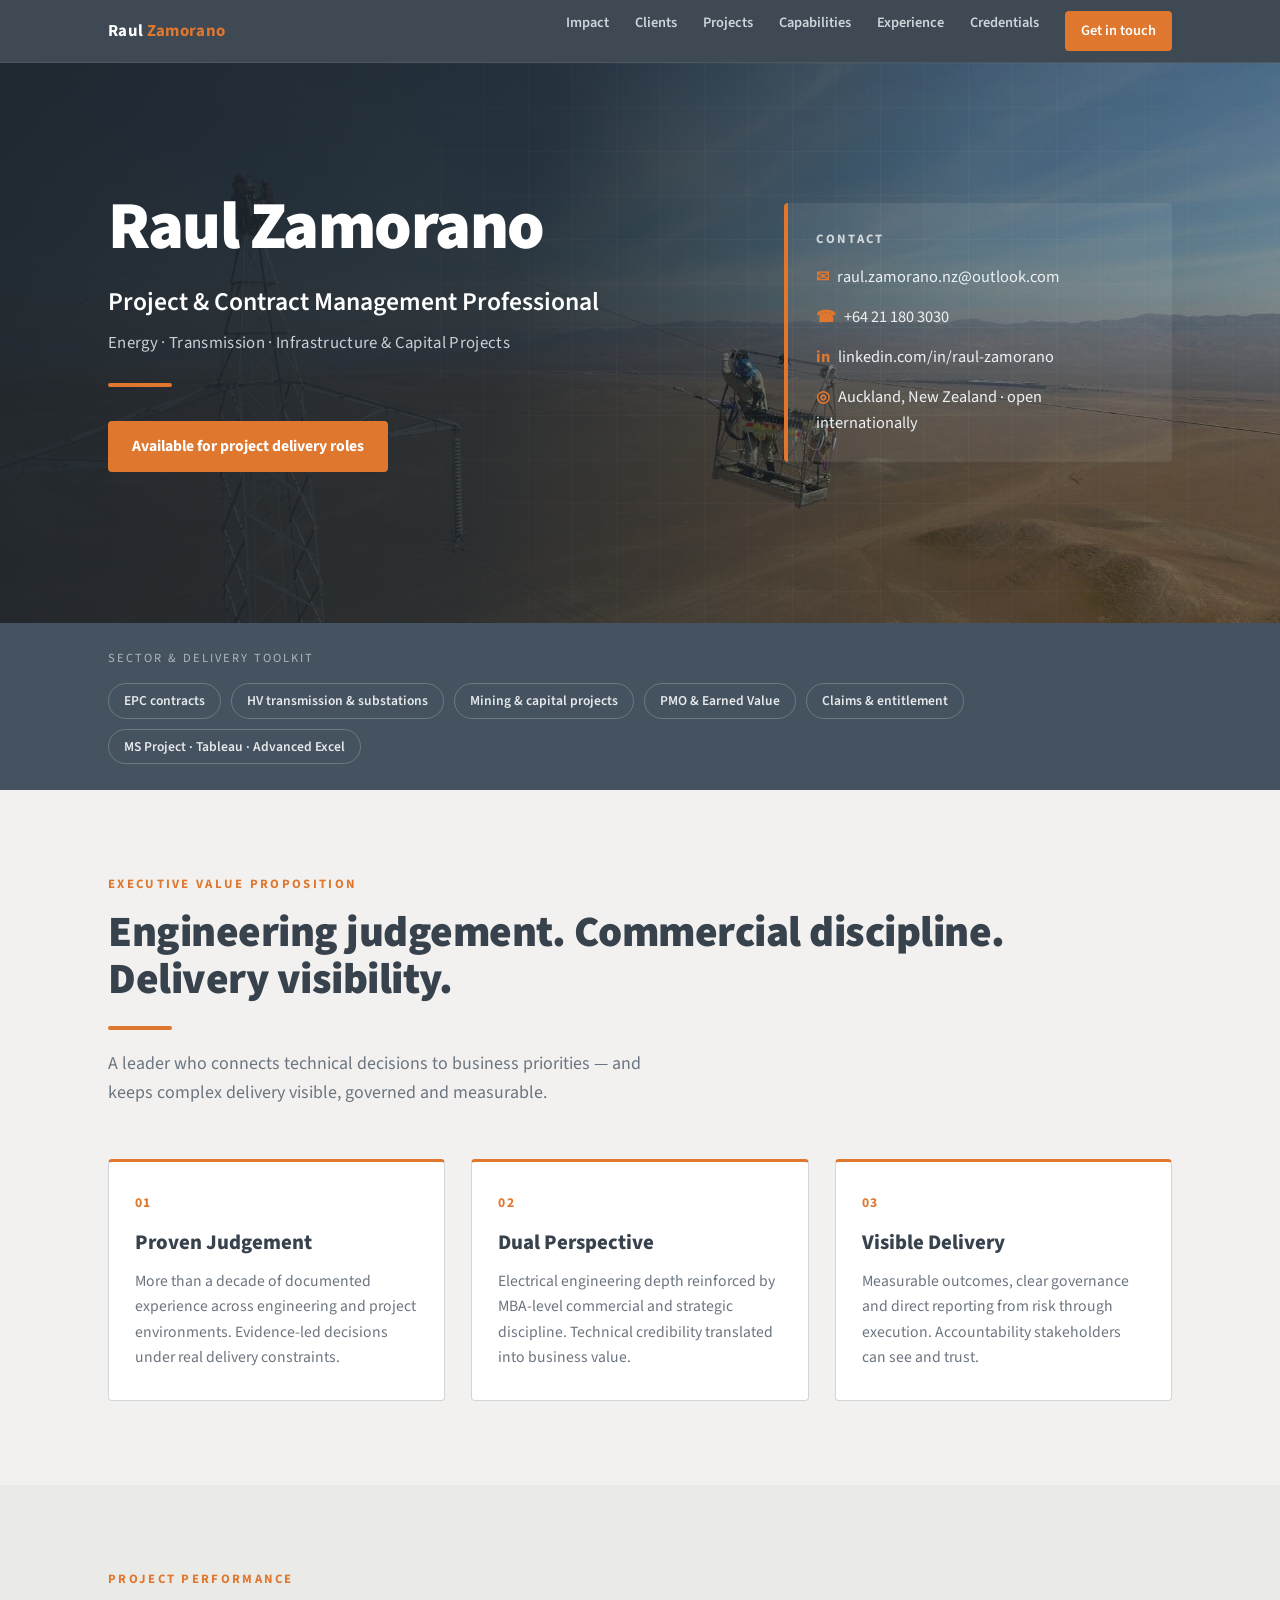
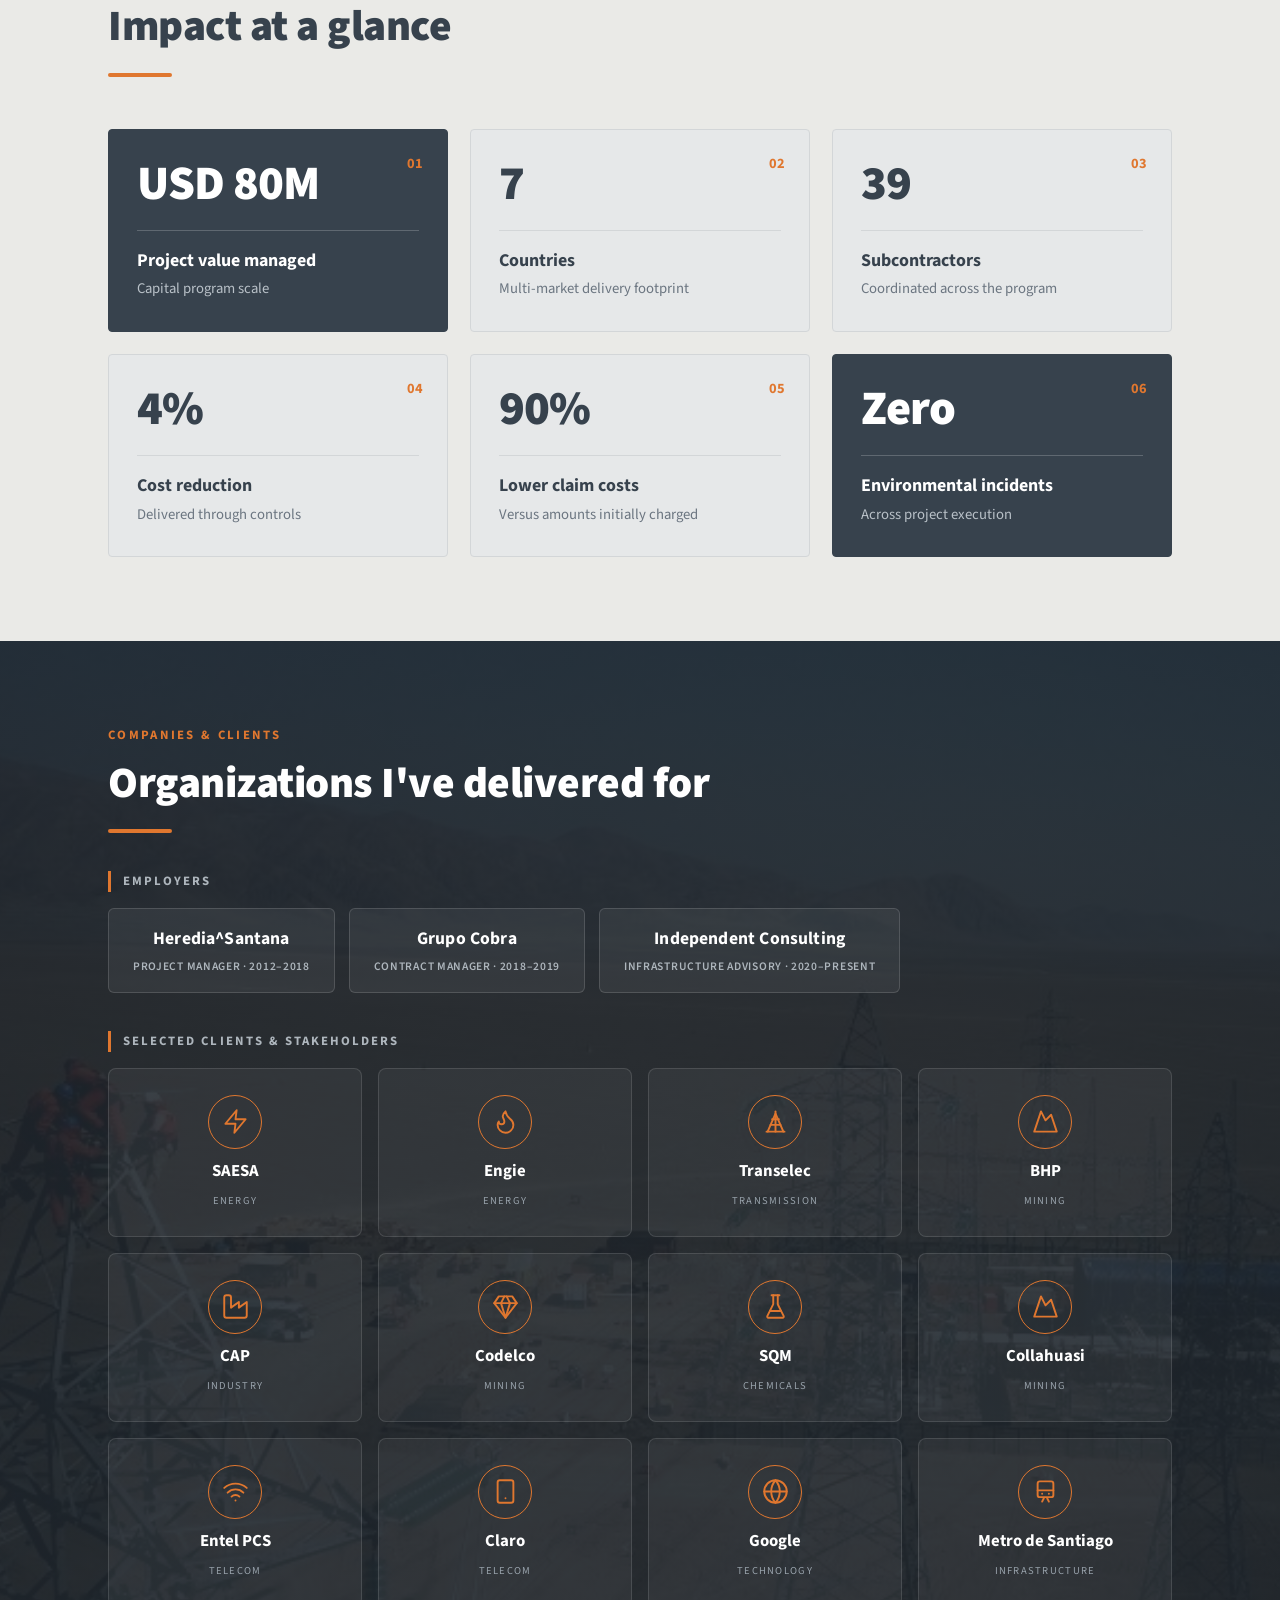
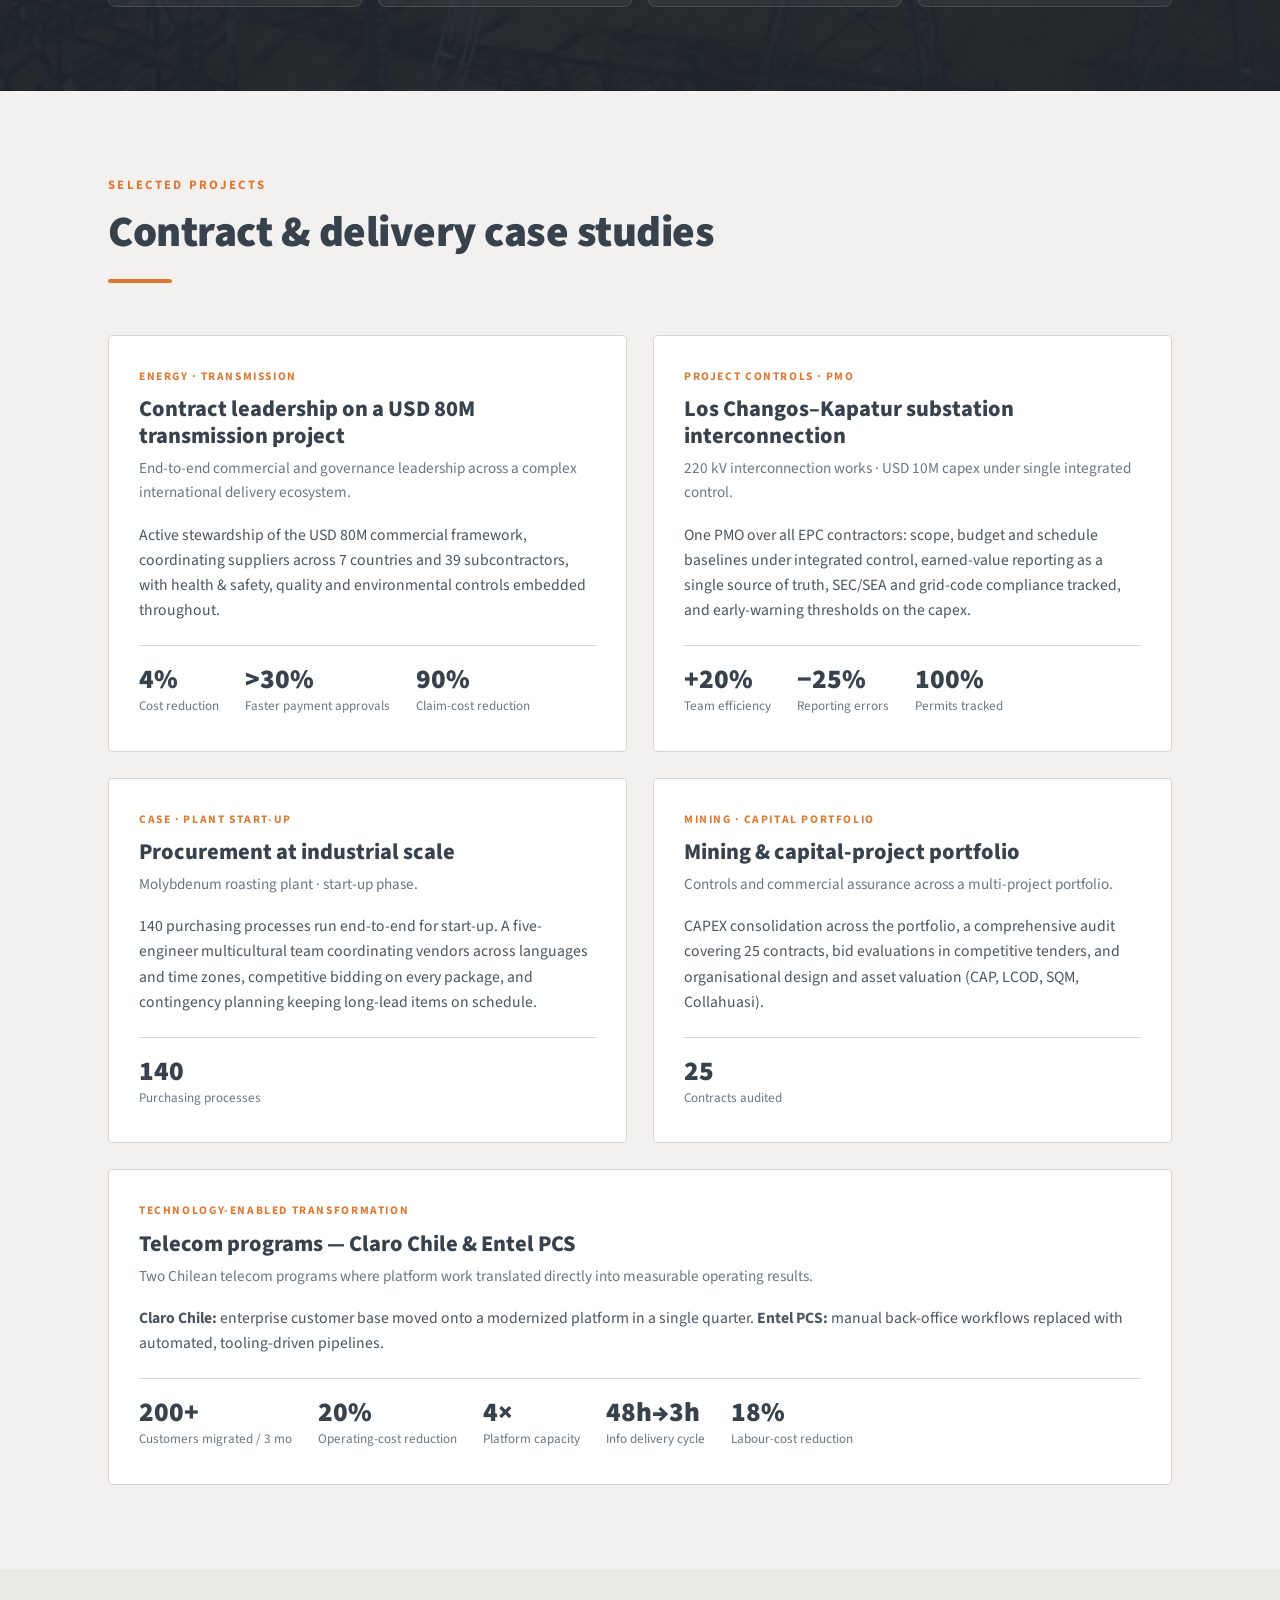
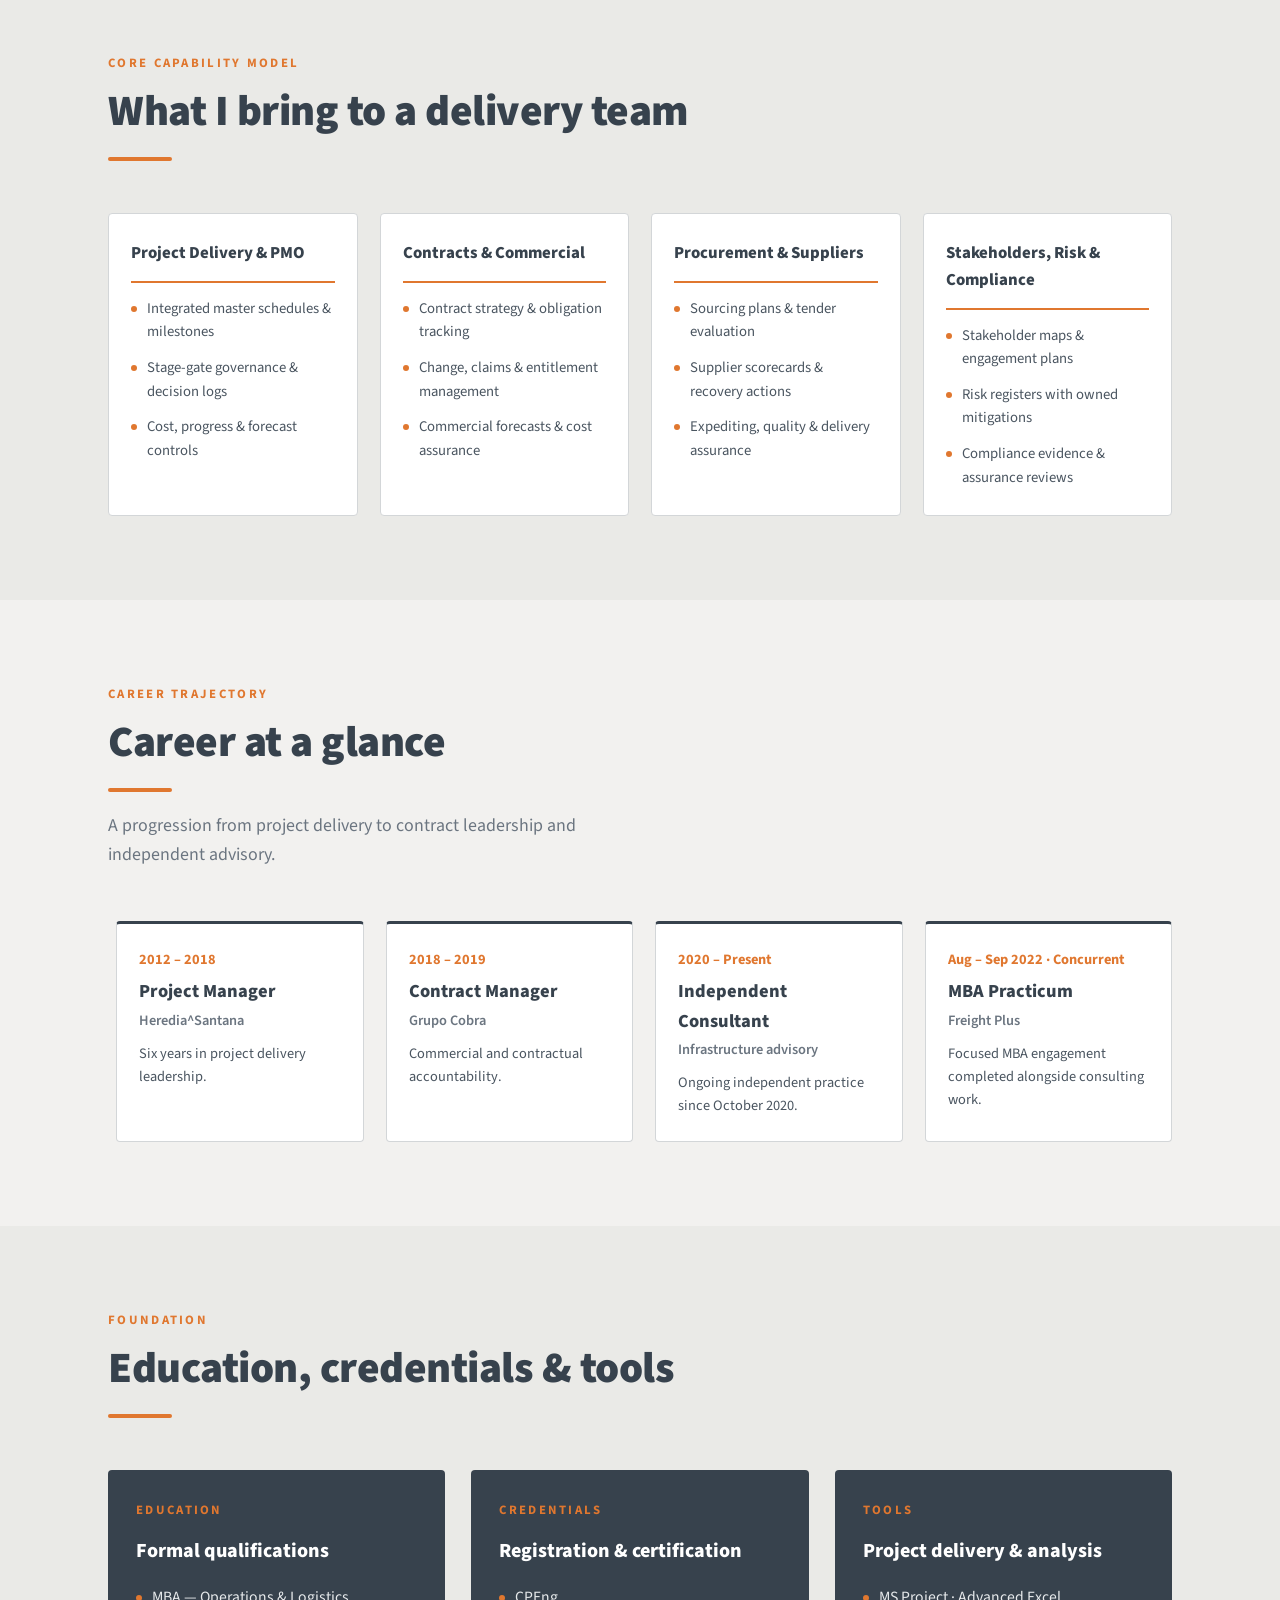
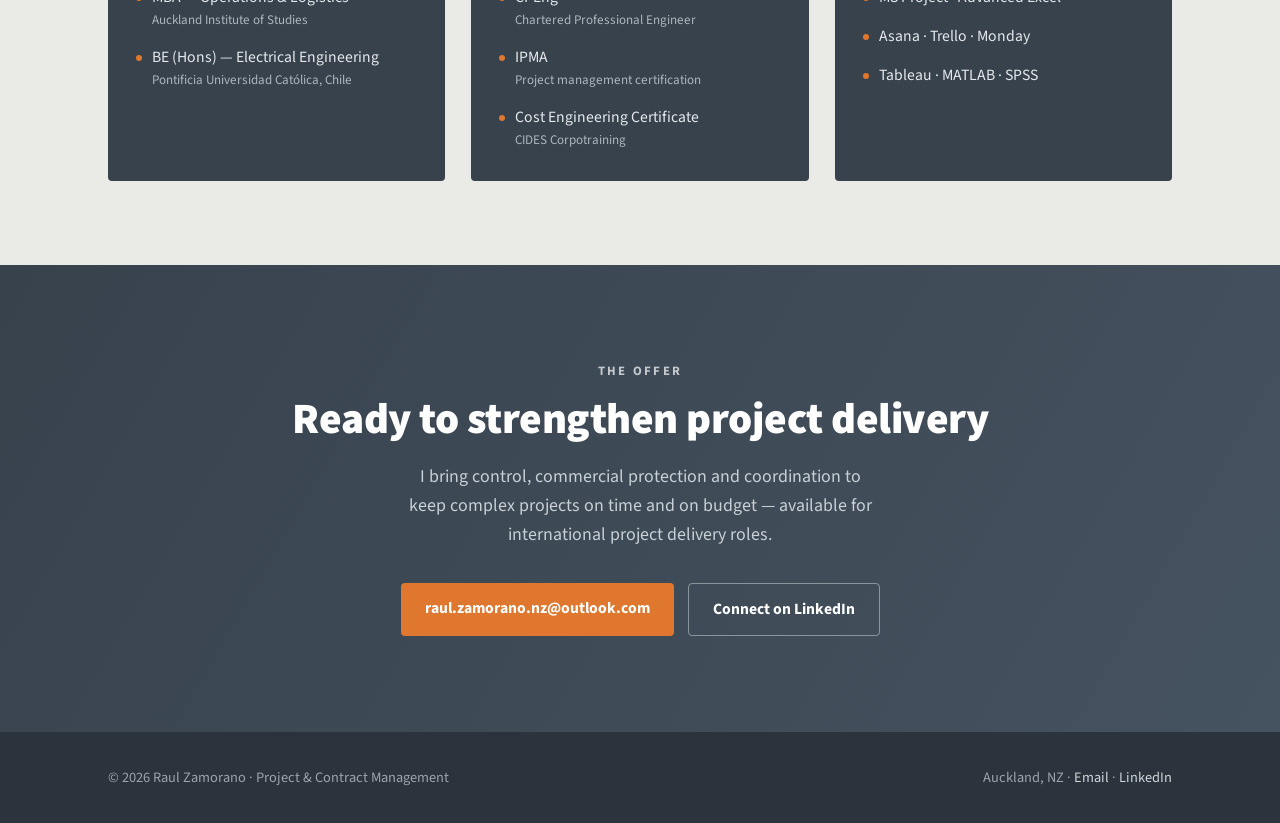
==== index.html @ 464c1dc9 "Add files via upload" ====
<!DOCTYPE html>
<html lang="en">
<head>
<meta charset="UTF-8">
<meta name="viewport" content="width=device-width, initial-scale=1.0">
<title>Raul Zamorano — Project & Contract Management · Energy & Infrastructure</title>
<meta name="description" content="Raul Zamorano — Project & Contract Management Professional. Energy, transmission, substations and capital projects. USD 80M contract leadership, PMO governance and commercial control across 7 countries.">
<link rel="preconnect" href="https://fonts.googleapis.com">
<link rel="preconnect" href="https://fonts.gstatic.com" crossorigin>
<link href="https://fonts.googleapis.com/css2?family=Source+Sans+3:ital,wght@0,300;0,400;0,600;0,700;0,900&display=swap" rel="stylesheet">
<style>
  :root{
    --slate:#37424d;          /* dark charcoal from deck */
    --slate-2:#45525f;
    --orange:#e0772f;         /* accent */
    --orange-dk:#c25f1c;
    --paper:#f2f1ef;          /* warm off-white */
    --card:#e6e8e9;           /* light card */
    --ink:#2f3a44;            /* dark text */
    --muted:#6b7580;          /* gray text */
    --line:#d3d6d8;
    --radius:4px;
    --maxw:1120px;
    --font:'Source Sans 3',-apple-system,BlinkMacSystemFont,'Segoe UI',Helvetica,Arial,sans-serif;
  }
  *{box-sizing:border-box;margin:0;padding:0}
  html{scroll-behavior:smooth}
  body{font-family:var(--font);color:var(--ink);background:var(--paper);line-height:1.6;-webkit-font-smoothing:antialiased}
  a{color:inherit;text-decoration:none}
  img{max-width:100%;display:block}
  .wrap{max-width:var(--maxw);margin:0 auto;padding:0 28px}
  section{padding:84px 0}
  .eyebrow{font-size:.8rem;font-weight:700;letter-spacing:.18em;text-transform:uppercase;color:var(--orange);margin-bottom:14px}
  .h-sec{font-size:clamp(1.9rem,4vw,2.7rem);font-weight:900;line-height:1.1;color:var(--slate);letter-spacing:-.5px}
  .rule{width:64px;height:4px;background:var(--orange);border-radius:2px;margin:22px 0 0}
  .lead{color:var(--muted);font-size:1.12rem;max-width:62ch;margin-top:20px}

  /* ---------- NAV ---------- */
  header.nav{position:sticky;top:0;z-index:50;background:rgba(55,66,77,.96);backdrop-filter:blur(6px);border-bottom:1px solid rgba(255,255,255,.08)}
  .nav-inner{display:flex;align-items:center;justify-content:space-between;height:62px}
  .brand{color:#fff;font-weight:700;letter-spacing:.02em;font-size:1.05rem}
  .brand span{color:var(--orange)}
  .nav-links{display:flex;gap:26px}
  .nav-links a{color:#cfd5da;font-size:.9rem;font-weight:600;transition:color .2s}
  .nav-links a:hover{color:#fff}
  .nav-cta{background:var(--orange);color:#fff!important;padding:8px 16px;border-radius:var(--radius);font-weight:700}
  .nav-cta:hover{background:var(--orange-dk)}
  .burger{display:none}

  /* ---------- HERO ---------- */
  .hero{position:relative;background:
      linear-gradient(100deg,rgba(28,35,42,.95) 0%,rgba(31,38,45,.86) 40%,rgba(31,38,45,.42) 72%,rgba(31,38,45,.25) 100%),
      url('[data-uri]') center 32%/cover no-repeat,
      var(--slate);
      color:#fff;padding:130px 0 118px;min-height:560px;overflow:hidden}
  .hero::after{content:"";position:absolute;inset:0;background-image:linear-gradient(rgba(255,255,255,.04) 1px,transparent 1px),linear-gradient(90deg,rgba(255,255,255,.04) 1px,transparent 1px);background-size:44px 44px;mask-image:radial-gradient(circle at 70% 40%,#000,transparent 75%);pointer-events:none}
  .hero-grid{display:grid;grid-template-columns:1.6fr 1fr;gap:56px;align-items:center;position:relative;z-index:2}
  .hero h1{font-size:clamp(2.6rem,6vw,4.2rem);font-weight:900;line-height:1.02;letter-spacing:-1.5px}
  .hero .role{font-size:clamp(1.15rem,2.4vw,1.6rem);font-weight:600;margin-top:20px;color:#fff}
  .hero .tag{color:#c9d0d6;font-size:1.05rem;margin-top:8px;letter-spacing:.02em}
  .hero .hr{width:64px;height:4px;background:var(--orange);border-radius:2px;margin:26px 0 0}
  .hero-cta{display:flex;gap:14px;margin-top:34px;flex-wrap:wrap}
  .btn{display:inline-block;padding:13px 24px;border-radius:var(--radius);font-weight:700;font-size:.98rem;transition:transform .15s,background .2s}
  .btn-primary{background:var(--orange);color:#fff}
  .btn-primary:hover{background:var(--orange-dk);transform:translateY(-1px)}
  .btn-ghost{border:1.5px solid rgba(255,255,255,.4);color:#fff}
  .btn-ghost:hover{border-color:#fff;background:rgba(255,255,255,.06)}
  .contact-card{background:rgba(255,255,255,.07);border-left:4px solid var(--orange);border-radius:var(--radius);padding:26px 28px}
  .contact-card .eyebrow{color:#fff;opacity:.75}
  .contact-card ul{list-style:none;display:flex;flex-direction:column;gap:14px;margin-top:6px}
  .contact-card li{font-size:1.02rem;color:#eef1f3;word-break:break-word}
  .contact-card li b{color:var(--orange);font-weight:700;margin-right:8px}

  /* ---------- TRUST BAR ---------- */
  .trust{background:var(--slate-2);color:#fff;padding:26px 0}
  .trust-inner{display:flex;flex-wrap:wrap;gap:14px 40px;align-items:center;justify-content:space-between}
  .trust .lbl{font-size:.78rem;letter-spacing:.16em;text-transform:uppercase;color:#aeb6bd}
  .trust .items{display:flex;flex-wrap:wrap;gap:10px}
  .chip{border:1px solid rgba(255,255,255,.22);border-radius:20px;padding:6px 15px;font-size:.85rem;color:#e6e9eb;font-weight:600}

  /* ---------- CLIENTS & EMPLOYERS ---------- */
  .clients{position:relative;background:
      linear-gradient(rgba(30,37,44,.9),rgba(30,37,44,.95)),
      url('[data-uri]') center/cover no-repeat,
      var(--slate);
      color:#fff;padding:84px 0}
  .clients .h-sec{color:#fff}
  .client-group{margin-top:38px}
  .client-group .gl{font-size:.8rem;letter-spacing:.16em;text-transform:uppercase;color:#aeb6bd;margin-bottom:16px;border-left:3px solid var(--orange);padding-left:12px;font-weight:700}
  .tiles{display:flex;flex-wrap:wrap;gap:14px}
  .tile{background:rgba(255,255,255,.06);border:1px solid rgba(255,255,255,.14);border-radius:6px;padding:16px 24px;font-weight:700;font-size:1.1rem;letter-spacing:.01em;text-align:center;transition:.2s}
  .tile:hover{background:rgba(224,119,47,.18);border-color:var(--orange)}
  .tile small{display:block;font-weight:600;font-size:.72rem;color:#aeb6bd;letter-spacing:.06em;text-transform:uppercase;margin-top:5px}
  .sector-grid{display:grid;grid-template-columns:repeat(4,1fr);gap:16px}
  .sector{background:rgba(255,255,255,.05);border:1px solid rgba(255,255,255,.12);border-radius:6px;padding:22px 20px}
  .sector h5{color:var(--orange);font-size:.8rem;letter-spacing:.12em;text-transform:uppercase;margin-bottom:16px;font-weight:700}
  .sector ul{list-style:none;display:flex;flex-direction:column;gap:11px}
  .sector li{font-weight:700;font-size:1.08rem;color:#fff}
  /* logo wall (icon + name tiles) */
  .logo-wall{display:grid;grid-template-columns:repeat(4,1fr);gap:16px;margin-top:6px}
  .logo{background:rgba(255,255,255,.05);border:1px solid rgba(255,255,255,.12);border-radius:8px;padding:26px 16px;display:flex;flex-direction:column;align-items:center;gap:12px;text-align:center;transition:.2s}
  .logo:hover{background:rgba(224,119,47,.14);border-color:var(--orange);transform:translateY(-3px)}
  .logo .ic{width:54px;height:54px;border-radius:50%;border:1.5px solid var(--orange);display:flex;align-items:center;justify-content:center;color:var(--orange)}
  .logo .ic svg{width:27px;height:27px;stroke:currentColor;fill:none;stroke-width:1.7;stroke-linecap:round;stroke-linejoin:round}
  .logo .nm{font-weight:700;font-size:1.05rem;color:#fff;line-height:1.2}
  .logo .sec{font-size:.66rem;letter-spacing:.12em;text-transform:uppercase;color:#98a2ab}

  /* ---------- PILLARS ---------- */
  .pillars{display:grid;grid-template-columns:repeat(3,1fr);gap:26px;margin-top:52px}
  .pillar{background:#fff;border:1px solid var(--line);border-top:3px solid var(--orange);border-radius:var(--radius);padding:30px 26px}
  .pillar .num{font-size:.85rem;font-weight:700;color:var(--orange);letter-spacing:.1em}
  .pillar h3{font-size:1.3rem;font-weight:800;color:var(--slate);margin:12px 0 10px}
  .pillar p{color:var(--muted);font-size:.98rem}

  /* ---------- METRICS ---------- */
  .metrics{display:grid;grid-template-columns:repeat(3,1fr);gap:22px;margin-top:52px}
  .metric{background:var(--card);border:1px solid var(--line);border-radius:var(--radius);padding:30px 28px;position:relative;min-height:180px;display:flex;flex-direction:column;justify-content:space-between}
  .metric.feature{background:var(--slate);border-color:var(--slate)}
  .metric .idx{position:absolute;top:22px;right:24px;color:var(--orange);font-weight:700;font-size:.9rem}
  .metric .big{font-size:clamp(2.2rem,4vw,3rem);font-weight:900;color:var(--slate);line-height:1;letter-spacing:-1px}
  .metric.feature .big{color:#fff}
  .metric .mline{width:100%;height:1px;background:var(--line);margin:22px 0 16px}
  .metric.feature .mline{background:rgba(255,255,255,.2)}
  .metric .mt{font-weight:700;font-size:1.12rem;color:var(--slate)}
  .metric.feature .mt{color:#fff}
  .metric .ms{color:var(--muted);font-size:.92rem;margin-top:2px}
  .metric.feature .ms{color:#b9c1c8}

  /* ---------- CASES ---------- */
  .cases{display:grid;grid-template-columns:repeat(2,1fr);gap:26px;margin-top:52px}
  .case{background:#fff;border:1px solid var(--line);border-radius:var(--radius);padding:32px 30px;display:flex;flex-direction:column;transition:box-shadow .2s,transform .2s}
  .case:hover{box-shadow:0 14px 34px rgba(47,58,68,.12);transform:translateY(-3px)}
  .case .tag{font-size:.72rem;letter-spacing:.14em;text-transform:uppercase;color:var(--orange);font-weight:700}
  .case h3{font-size:1.4rem;font-weight:800;color:var(--slate);margin:10px 0 6px;line-height:1.2}
  .case .sub{color:var(--muted);font-size:.95rem;margin-bottom:18px}
  .case p{color:#4a5560;font-size:.98rem;flex:1}
  .case .stats{display:flex;gap:26px;flex-wrap:wrap;margin-top:22px;padding-top:20px;border-top:1px solid var(--line)}
  .case .stat b{display:block;font-size:1.7rem;font-weight:900;color:var(--slate);line-height:1}
  .case .stat span{font-size:.82rem;color:var(--muted)}
  .case.wide{grid-column:1 / -1}

  /* ---------- CAPABILITIES ---------- */
  .cap{display:grid;grid-template-columns:repeat(4,1fr);gap:22px;margin-top:52px}
  .cap .col{background:#fff;border:1px solid var(--line);border-radius:var(--radius);padding:26px 22px}
  .cap .col h4{font-size:1.05rem;font-weight:800;color:var(--slate);padding-bottom:14px;margin-bottom:14px;border-bottom:2px solid var(--orange)}
  .cap .col ul{list-style:none;display:flex;flex-direction:column;gap:12px}
  .cap .col li{font-size:.92rem;color:#4a5560;padding-left:16px;position:relative}
  .cap .col li::before{content:"";position:absolute;left:0;top:9px;width:6px;height:6px;background:var(--orange);border-radius:50%}

  /* ---------- TIMELINE ---------- */
  .timeline{margin-top:52px;position:relative;padding-left:8px}
  .tl-track{display:grid;grid-template-columns:repeat(4,1fr);gap:22px}
  .tl-item{background:#fff;border:1px solid var(--line);border-radius:var(--radius);padding:24px 22px;border-top:3px solid var(--slate)}
  .tl-item .yr{color:var(--orange);font-weight:700;font-size:.9rem}
  .tl-item h4{color:var(--slate);font-size:1.15rem;font-weight:800;margin:6px 0 2px}
  .tl-item .org{color:var(--muted);font-size:.9rem;font-weight:600;margin-bottom:10px}
  .tl-item p{font-size:.9rem;color:#4a5560}

  /* ---------- CREDENTIALS ---------- */
  .cred{display:grid;grid-template-columns:repeat(3,1fr);gap:26px;margin-top:52px}
  .cred .box{background:var(--slate);color:#fff;border-radius:var(--radius);padding:30px 28px}
  .cred .box .eyebrow{color:var(--orange)}
  .cred .box h4{font-size:1.25rem;font-weight:800;margin-bottom:18px}
  .cred .box ul{list-style:none;display:flex;flex-direction:column;gap:14px}
  .cred .box li{font-size:.98rem;color:#e6e9eb;padding-left:16px;position:relative}
  .cred .box li::before{content:"";position:absolute;left:0;top:10px;width:6px;height:6px;background:var(--orange);border-radius:50%}
  .cred .box li small{display:block;color:#aeb6bd;font-size:.82rem}

  /* ---------- TESTIMONIALS ---------- */
  .quotes{display:grid;grid-template-columns:repeat(2,1fr);gap:26px;margin-top:52px}
  .quote{background:#fff;border:1px solid var(--line);border-left:4px solid var(--orange);border-radius:var(--radius);padding:30px 30px}
  .quote p{font-size:1.1rem;color:var(--slate);font-weight:600;line-height:1.5}
  .quote .who{margin-top:16px;color:var(--muted);font-size:.92rem;font-weight:600}

  /* ---------- CTA / FOOTER ---------- */
  .cta{background:linear-gradient(120deg,var(--slate) 0%,var(--slate-2) 100%);color:#fff;text-align:center;padding:96px 0}
  .cta .h-sec{color:#fff}
  .cta p{color:#c9d0d6;max-width:52ch;margin:20px auto 0;font-size:1.12rem}
  .cta .hero-cta{justify-content:center}
  footer{background:#2b343d;color:#9aa4ad;padding:34px 0;font-size:.9rem}
  .foot{display:flex;justify-content:space-between;flex-wrap:wrap;gap:14px;align-items:center}
  footer a{color:#cfd5da}
  footer a:hover{color:var(--orange)}

  /* ---------- RESPONSIVE ---------- */
  @media(max-width:900px){
    .nav-links{display:none}
    .hero-grid{grid-template-columns:1fr;gap:36px}
    .pillars,.metrics,.cap,.cred,.quotes,.cases,.tl-track{grid-template-columns:1fr 1fr}
    .sector-grid{grid-template-columns:1fr 1fr}
    .logo-wall{grid-template-columns:repeat(3,1fr)}
  }
  @media(max-width:620px){
    section{padding:60px 0}
    .pillars,.metrics,.cap,.cred,.quotes,.cases,.tl-track{grid-template-columns:1fr}
    .sector-grid{grid-template-columns:1fr}
    .logo-wall{grid-template-columns:1fr 1fr}
    .trust-inner{flex-direction:column;align-items:flex-start;gap:12px}
  }

  /* ---------- PRINT / PDF ---------- */
  @page{size:A4;margin:0}
  @media print{
    *{-webkit-print-color-adjust:exact!important;print-color-adjust:exact!important}
    html,body{background:#fff}
    header.nav{position:static!important}
    section{padding:34px 0!important;break-inside:avoid}
    .hero{padding:56px 0 44px!important}
    .metric,.case,.pillar,.cap .col,.tl-item,.cred .box,.quote,.contact-card{break-inside:avoid}
    .cases,.metrics,.pillars,.cap,.cred,.quotes,.tl-track{break-inside:auto}
    .case:hover{box-shadow:none;transform:none}
    a{color:inherit}
  }
</style>
</head>
<body>

<!-- ============ NAV ============ -->
<header class="nav">
  <div class="wrap nav-inner">
    <div class="brand">Raul <span>Zamorano</span></div>
    <nav class="nav-links">
      <a href="#impact">Impact</a>
      <a href="#clients">Clients</a>
      <a href="#projects">Projects</a>
      <a href="#capabilities">Capabilities</a>
      <a href="#experience">Experience</a>
      <a href="#credentials">Credentials</a>
      <a href="#contact" class="nav-cta">Get in touch</a>
    </nav>
  </div>
</header>

<!-- ============ 1. HERO ============ -->
<section class="hero">
  <div class="wrap hero-grid">
    <div>
      <h1>Raul Zamorano</h1>
      <div class="role">Project &amp; Contract Management Professional</div>
      <div class="tag">Energy · Transmission · Infrastructure &amp; Capital Projects</div>
      <div class="hr"></div>
      <div class="hero-cta">
        <a href="#contact" class="btn btn-primary">Available for project delivery roles</a>
      </div>
    </div>
    <aside class="contact-card">
      <div class="eyebrow">Contact</div>
      <ul>
        <li><b>✉</b>raul.zamorano.nz@outlook.com</li>
        <li><b>☎</b>+64 21 180 3030</li>
        <li><b>in</b>linkedin.com/in/raul-zamorano</li>
        <li><b>◎</b>Auckland, New Zealand · open internationally</li>
      </ul>
    </aside>
  </div>
</section>

<!-- ============ 2. TRUST BAR ============ -->
<div class="trust">
  <div class="wrap trust-inner">
    <span class="lbl">Sector &amp; delivery toolkit</span>
    <div class="items">
      <span class="chip">EPC contracts</span>
      <span class="chip">HV transmission &amp; substations</span>
      <span class="chip">Mining &amp; capital projects</span>
      <span class="chip">PMO &amp; Earned Value</span>
      <span class="chip">Claims &amp; entitlement</span>
      <span class="chip">MS Project · Tableau · Advanced Excel</span>
    </div>
  </div>
</div>

<!-- ============ 3. VALUE PROPOSITION / PILLARS ============ -->
<section id="about">
  <div class="wrap">
    <div class="eyebrow">Executive value proposition</div>
    <h2 class="h-sec">Engineering judgement. Commercial discipline.<br>Delivery visibility.</h2>
    <div class="rule"></div>
    <p class="lead">A leader who connects technical decisions to business priorities — and keeps complex delivery visible, governed and measurable.</p>
    <div class="pillars">
      <div class="pillar">
        <div class="num">01</div>
        <h3>Proven Judgement</h3>
        <p>More than a decade of documented experience across engineering and project environments. Evidence-led decisions under real delivery constraints.</p>
      </div>
      <div class="pillar">
        <div class="num">02</div>
        <h3>Dual Perspective</h3>
        <p>Electrical engineering depth reinforced by MBA-level commercial and strategic discipline. Technical credibility translated into business value.</p>
      </div>
      <div class="pillar">
        <div class="num">03</div>
        <h3>Visible Delivery</h3>
        <p>Measurable outcomes, clear governance and direct reporting from risk through execution. Accountability stakeholders can see and trust.</p>
      </div>
    </div>
  </div>
</section>

<!-- ============ 4. IMPACT METRICS ============ -->
<section id="impact" style="background:#eaeae7">
  <div class="wrap">
    <div class="eyebrow">Project performance</div>
    <h2 class="h-sec">Impact at a glance</h2>
    <div class="rule"></div>
    <div class="metrics">
      <div class="metric feature">
        <span class="idx">01</span>
        <div class="big">USD 80M</div>
        <div class="mline"></div>
        <div><div class="mt">Project value managed</div><div class="ms">Capital program scale</div></div>
      </div>
      <div class="metric">
        <span class="idx">02</span>
        <div class="big">7</div>
        <div class="mline"></div>
        <div><div class="mt">Countries</div><div class="ms">Multi-market delivery footprint</div></div>
      </div>
      <div class="metric">
        <span class="idx">03</span>
        <div class="big">39</div>
        <div class="mline"></div>
        <div><div class="mt">Subcontractors</div><div class="ms">Coordinated across the program</div></div>
      </div>
      <div class="metric">
        <span class="idx">04</span>
        <div class="big">4%</div>
        <div class="mline"></div>
        <div><div class="mt">Cost reduction</div><div class="ms">Delivered through controls</div></div>
      </div>
      <div class="metric">
        <span class="idx">05</span>
        <div class="big">90%</div>
        <div class="mline"></div>
        <div><div class="mt">Lower claim costs</div><div class="ms">Versus amounts initially charged</div></div>
      </div>
      <div class="metric feature">
        <span class="idx">06</span>
        <div class="big">Zero</div>
        <div class="mline"></div>
        <div><div class="mt">Environmental incidents</div><div class="ms">Across project execution</div></div>
      </div>
    </div>
  </div>
</section>

<!-- ============ 4b. CLIENTS & EMPLOYERS ============ -->
<section class="clients" id="clients">
  <div class="wrap">
    <div class="eyebrow">Companies &amp; clients</div>
    <h2 class="h-sec">Organizations I've delivered for</h2>
    <div class="rule"></div>

    <div class="client-group">
      <div class="gl">Employers</div>
      <div class="tiles">
        <div class="tile">Heredia^Santana<small>Project Manager · 2012–2018</small></div>
        <div class="tile">Grupo Cobra<small>Contract Manager · 2018–2019</small></div>
        <div class="tile">Independent Consulting<small>Infrastructure advisory · 2020–present</small></div>
      </div>
    </div>

    <div class="client-group">
      <div class="gl">Selected clients &amp; stakeholders</div>
      <div class="logo-wall">
        <div class="logo"><div class="ic"><svg viewBox="0 0 24 24"><polygon points="13 2 3 14 12 14 11 22 21 10 12 10 13 2"/></svg></div><div class="nm">SAESA</div><div class="sec">Energy</div></div>
        <div class="logo"><div class="ic"><svg viewBox="0 0 24 24"><path d="M8.5 14.5A2.5 2.5 0 0 0 11 12c0-1.38-.5-2-1-3-1.072-2.143-.224-4.054 2-6 .5 2.5 2 4.9 4 6.5 2 1.6 3 3.5 3 5.5a7 7 0 1 1-14 0c0-1.153.433-2.294 1-3a2.5 2.5 0 0 0 2.5 2.5z"/></svg></div><div class="nm">Engie</div><div class="sec">Energy</div></div>
        <div class="logo"><div class="ic"><svg viewBox="0 0 24 24"><path d="M12 3v18"/><path d="M5 21 12 5l7 16"/><path d="M7.5 15h9"/><path d="M9 10h6"/><path d="M4 21h16"/></svg></div><div class="nm">Transelec</div><div class="sec">Transmission</div></div>
        <div class="logo"><div class="ic"><svg viewBox="0 0 24 24"><path d="m8 3 4 8 5-5 5 15H2L8 3z"/></svg></div><div class="nm">BHP</div><div class="sec">Mining</div></div>
        <div class="logo"><div class="ic"><svg viewBox="0 0 24 24"><path d="M2 20a2 2 0 0 0 2 2h16a2 2 0 0 0 2-2V8l-7 5V8l-7 5V4a2 2 0 0 0-2-2H4a2 2 0 0 0-2 2Z"/></svg></div><div class="nm">CAP</div><div class="sec">Industry</div></div>
        <div class="logo"><div class="ic"><svg viewBox="0 0 24 24"><path d="M6 3h12l4 6-10 13L2 9Z"/><path d="M11 3 8 9l4 13 4-13-3-6"/><path d="M2 9h20"/></svg></div><div class="nm">Codelco</div><div class="sec">Mining</div></div>
        <div class="logo"><div class="ic"><svg viewBox="0 0 24 24"><path d="M10 2v7.5a2 2 0 0 1-.2.9L4.7 20.6a1 1 0 0 0 .9 1.4h12.8a1 1 0 0 0 .9-1.4L14.2 10.4a2 2 0 0 1-.2-.9V2"/><path d="M8.5 2h7"/><path d="M7 16h10"/></svg></div><div class="nm">SQM</div><div class="sec">Chemicals</div></div>
        <div class="logo"><div class="ic"><svg viewBox="0 0 24 24"><path d="m8 3 4 8 5-5 5 15H2L8 3z"/></svg></div><div class="nm">Collahuasi</div><div class="sec">Mining</div></div>
        <div class="logo"><div class="ic"><svg viewBox="0 0 24 24"><path d="M5 13a10 10 0 0 1 14 0"/><path d="M8.5 16.5a5 5 0 0 1 7 0"/><path d="M2 8.8a15 15 0 0 1 20 0"/><path d="M12 20h.01"/></svg></div><div class="nm">Entel PCS</div><div class="sec">Telecom</div></div>
        <div class="logo"><div class="ic"><svg viewBox="0 0 24 24"><rect x="5" y="2" width="14" height="20" rx="2"/><path d="M12 18h.01"/></svg></div><div class="nm">Claro</div><div class="sec">Telecom</div></div>
        <div class="logo"><div class="ic"><svg viewBox="0 0 24 24"><circle cx="12" cy="12" r="10"/><path d="M2 12h20"/><path d="M12 2a15 15 0 0 1 0 20 15 15 0 0 1 0-20"/></svg></div><div class="nm">Google</div><div class="sec">Technology</div></div>
        <div class="logo"><div class="ic"><svg viewBox="0 0 24 24"><rect x="5" y="3" width="14" height="14" rx="2"/><path d="M5 11h14"/><path d="M9 21l1.5-3"/><path d="M15 21l-1.5-3"/><path d="M9 14h.01M15 14h.01"/></svg></div><div class="nm">Metro de Santiago</div><div class="sec">Infrastructure</div></div>
      </div>
    </div>
  </div>
</section>

<!-- ============ 5. SELECTED PROJECTS / CASES ============ -->
<section id="projects">
  <div class="wrap">
    <div class="eyebrow">Selected projects</div>
    <h2 class="h-sec">Contract &amp; delivery case studies</h2>
    <div class="rule"></div>
    <div class="cases">
      <div class="case">
        <span class="tag">Energy · Transmission</span>
        <h3>Contract leadership on a USD 80M transmission project</h3>
        <div class="sub">End-to-end commercial and governance leadership across a complex international delivery ecosystem.</div>
        <p>Active stewardship of the USD 80M commercial framework, coordinating suppliers across 7 countries and 39 subcontractors, with health &amp; safety, quality and environmental controls embedded throughout.</p>
        <div class="stats">
          <div class="stat"><b>4%</b><span>Cost reduction</span></div>
          <div class="stat"><b>&gt;30%</b><span>Faster payment approvals</span></div>
          <div class="stat"><b>90%</b><span>Claim-cost reduction</span></div>
        </div>
      </div>
      <div class="case">
        <span class="tag">Project controls · PMO</span>
        <h3>Los Changos–Kapatur substation interconnection</h3>
        <div class="sub">220 kV interconnection works · USD 10M capex under single integrated control.</div>
        <p>One PMO over all EPC contractors: scope, budget and schedule baselines under integrated control, earned-value reporting as a single source of truth, SEC/SEA and grid-code compliance tracked, and early-warning thresholds on the capex.</p>
        <div class="stats">
          <div class="stat"><b>+20%</b><span>Team efficiency</span></div>
          <div class="stat"><b>−25%</b><span>Reporting errors</span></div>
          <div class="stat"><b>100%</b><span>Permits tracked</span></div>
        </div>
      </div>
      <div class="case">
        <span class="tag">Case · Plant start-up</span>
        <h3>Procurement at industrial scale</h3>
        <div class="sub">Molybdenum roasting plant · start-up phase.</div>
        <p>140 purchasing processes run end-to-end for start-up. A five-engineer multicultural team coordinating vendors across languages and time zones, competitive bidding on every package, and contingency planning keeping long-lead items on schedule.</p>
        <div class="stats">
          <div class="stat"><b>140</b><span>Purchasing processes</span></div>
        </div>
      </div>
      <div class="case">
        <span class="tag">Mining · Capital portfolio</span>
        <h3>Mining &amp; capital-project portfolio</h3>
        <div class="sub">Controls and commercial assurance across a multi-project portfolio.</div>
        <p>CAPEX consolidation across the portfolio, a comprehensive audit covering 25 contracts, bid evaluations in competitive tenders, and organisational design and asset valuation (CAP, LCOD, SQM, Collahuasi).</p>
        <div class="stats">
          <div class="stat"><b>25</b><span>Contracts audited</span></div>
        </div>
      </div>
      <div class="case wide">
        <span class="tag">Technology-enabled transformation</span>
        <h3>Telecom programs — Claro Chile &amp; Entel PCS</h3>
        <div class="sub">Two Chilean telecom programs where platform work translated directly into measurable operating results.</div>
        <p><b>Claro Chile:</b> enterprise customer base moved onto a modernized platform in a single quarter. <b>Entel PCS:</b> manual back-office workflows replaced with automated, tooling-driven pipelines.</p>
        <div class="stats">
          <div class="stat"><b>200+</b><span>Customers migrated / 3 mo</span></div>
          <div class="stat"><b>20%</b><span>Operating-cost reduction</span></div>
          <div class="stat"><b>4×</b><span>Platform capacity</span></div>
          <div class="stat"><b>48h→3h</b><span>Info delivery cycle</span></div>
          <div class="stat"><b>18%</b><span>Labour-cost reduction</span></div>
        </div>
      </div>
    </div>
  </div>
</section>

<!-- ============ 6. CORE CAPABILITY MODEL ============ -->
<section id="capabilities" style="background:#eaeae7">
  <div class="wrap">
    <div class="eyebrow">Core capability model</div>
    <h2 class="h-sec">What I bring to a delivery team</h2>
    <div class="rule"></div>
    <div class="cap">
      <div class="col">
        <h4>Project Delivery &amp; PMO</h4>
        <ul>
          <li>Integrated master schedules &amp; milestones</li>
          <li>Stage-gate governance &amp; decision logs</li>
          <li>Cost, progress &amp; forecast controls</li>
        </ul>
      </div>
      <div class="col">
        <h4>Contracts &amp; Commercial</h4>
        <ul>
          <li>Contract strategy &amp; obligation tracking</li>
          <li>Change, claims &amp; entitlement management</li>
          <li>Commercial forecasts &amp; cost assurance</li>
        </ul>
      </div>
      <div class="col">
        <h4>Procurement &amp; Suppliers</h4>
        <ul>
          <li>Sourcing plans &amp; tender evaluation</li>
          <li>Supplier scorecards &amp; recovery actions</li>
          <li>Expediting, quality &amp; delivery assurance</li>
        </ul>
      </div>
      <div class="col">
        <h4>Stakeholders, Risk &amp; Compliance</h4>
        <ul>
          <li>Stakeholder maps &amp; engagement plans</li>
          <li>Risk registers with owned mitigations</li>
          <li>Compliance evidence &amp; assurance reviews</li>
        </ul>
      </div>
    </div>
  </div>
</section>

<!-- ============ 7. EXPERIENCE TIMELINE ============ -->
<section id="experience">
  <div class="wrap">
    <div class="eyebrow">Career trajectory</div>
    <h2 class="h-sec">Career at a glance</h2>
    <div class="rule"></div>
    <p class="lead">A progression from project delivery to contract leadership and independent advisory.</p>
    <div class="timeline">
      <div class="tl-track">
        <div class="tl-item">
          <div class="yr">2012 – 2018</div>
          <h4>Project Manager</h4>
          <div class="org">Heredia^Santana</div>
          <p>Six years in project delivery leadership.</p>
        </div>
        <div class="tl-item">
          <div class="yr">2018 – 2019</div>
          <h4>Contract Manager</h4>
          <div class="org">Grupo Cobra</div>
          <p>Commercial and contractual accountability.</p>
        </div>
        <div class="tl-item">
          <div class="yr">2020 – Present</div>
          <h4>Independent Consultant</h4>
          <div class="org">Infrastructure advisory</div>
          <p>Ongoing independent practice since October 2020.</p>
        </div>
        <div class="tl-item">
          <div class="yr">Aug – Sep 2022 · Concurrent</div>
          <h4>MBA Practicum</h4>
          <div class="org">Freight Plus</div>
          <p>Focused MBA engagement completed alongside consulting work.</p>
        </div>
      </div>
    </div>
  </div>
</section>

<!-- ============ 8. CREDENTIALS ============ -->
<section id="credentials" style="background:#eaeae7">
  <div class="wrap">
    <div class="eyebrow">Foundation</div>
    <h2 class="h-sec">Education, credentials &amp; tools</h2>
    <div class="rule"></div>
    <div class="cred">
      <div class="box">
        <div class="eyebrow">Education</div>
        <h4>Formal qualifications</h4>
        <ul>
          <li>MBA — Operations &amp; Logistics<small>Auckland Institute of Studies</small></li>
          <li>BE (Hons) — Electrical Engineering<small>Pontificia Universidad Católica, Chile</small></li>
        </ul>
      </div>
      <div class="box">
        <div class="eyebrow">Credentials</div>
        <h4>Registration &amp; certification</h4>
        <ul>
          <li>CPEng<small>Chartered Professional Engineer</small></li>
          <li>IPMA<small>Project management certification</small></li>
          <li>Cost Engineering Certificate<small>CIDES Corpotraining</small></li>
        </ul>
      </div>
      <div class="box">
        <div class="eyebrow">Tools</div>
        <h4>Project delivery &amp; analysis</h4>
        <ul>
          <li>MS Project · Advanced Excel</li>
          <li>Asana · Trello · Monday</li>
          <li>Tableau · MATLAB · SPSS</li>
        </ul>
      </div>
    </div>
  </div>
</section>

<!-- ============ 10. CTA ============ -->
<section class="cta" id="contact">
  <div class="wrap">
    <div class="eyebrow" style="color:#fff;opacity:.7">The offer</div>
    <h2 class="h-sec">Ready to strengthen project delivery</h2>
    <p>I bring control, commercial protection and coordination to keep complex projects on time and on budget — available for international project delivery roles.</p>
    <div class="hero-cta">
      <a href="mailto:raul.zamorano.nz@outlook.com" class="btn btn-primary">raul.zamorano.nz@outlook.com</a>
      <a href="https://linkedin.com/in/raul-zamorano" class="btn btn-ghost">Connect on LinkedIn</a>
    </div>
  </div>
</section>

<footer>
  <div class="wrap foot">
    <div>© 2026 Raul Zamorano · Project &amp; Contract Management</div>
    <div>Auckland, NZ · <a href="mailto:raul.zamorano.nz@outlook.com">Email</a> · <a href="https://linkedin.com/in/raul-zamorano">LinkedIn</a></div>
  </div>
</footer>

</body>
</html>
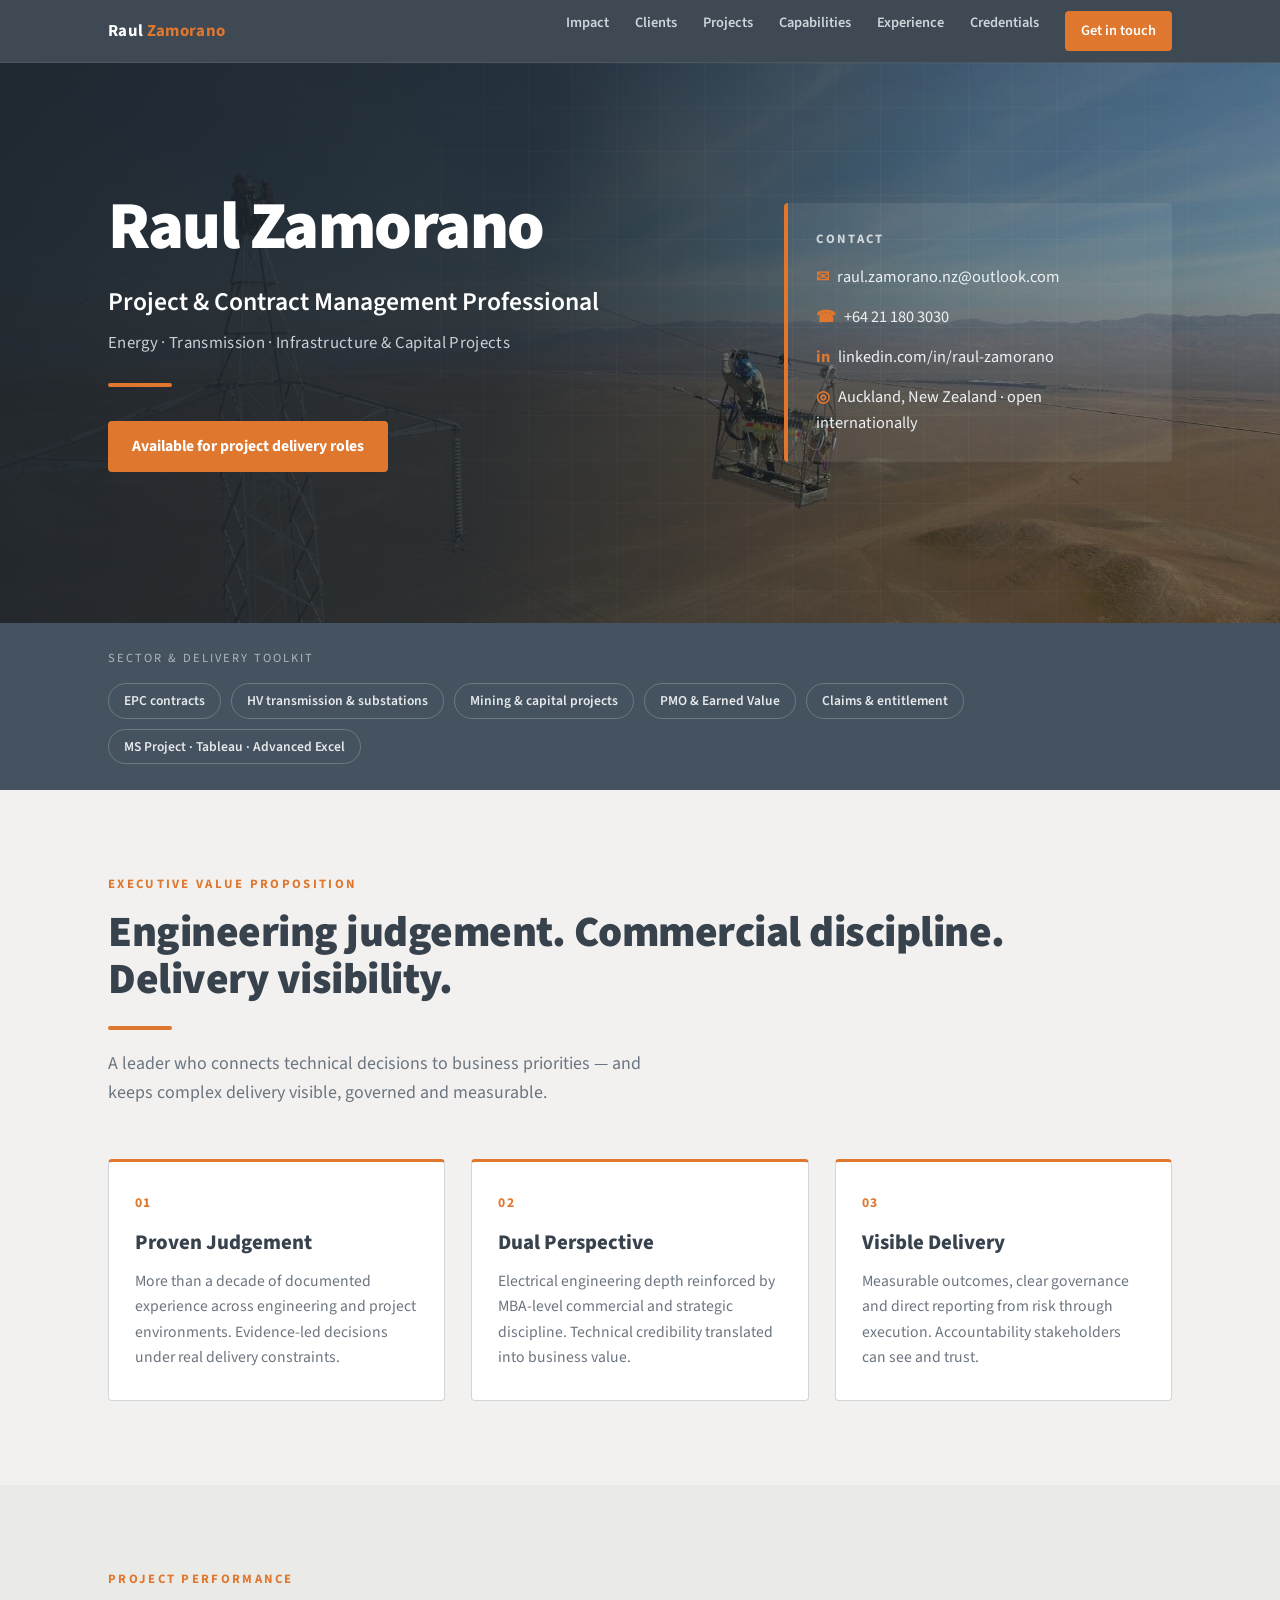
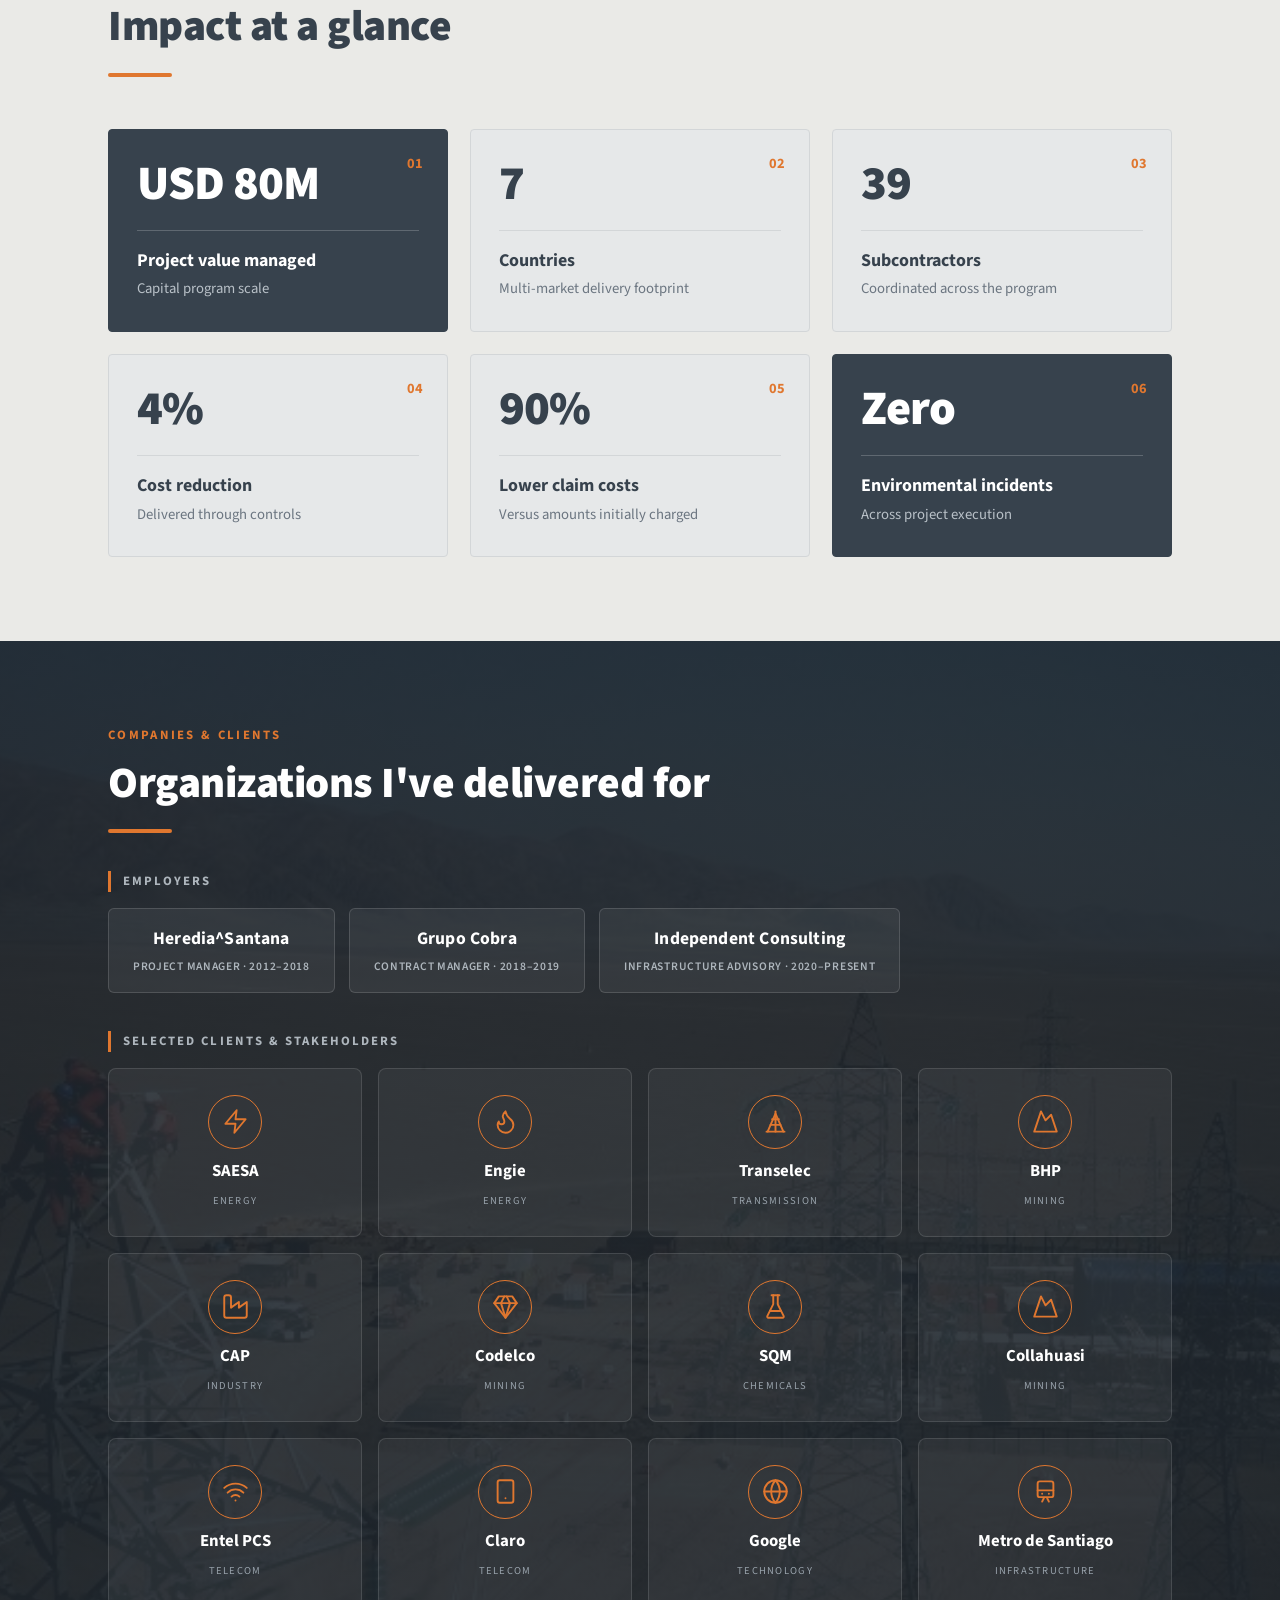
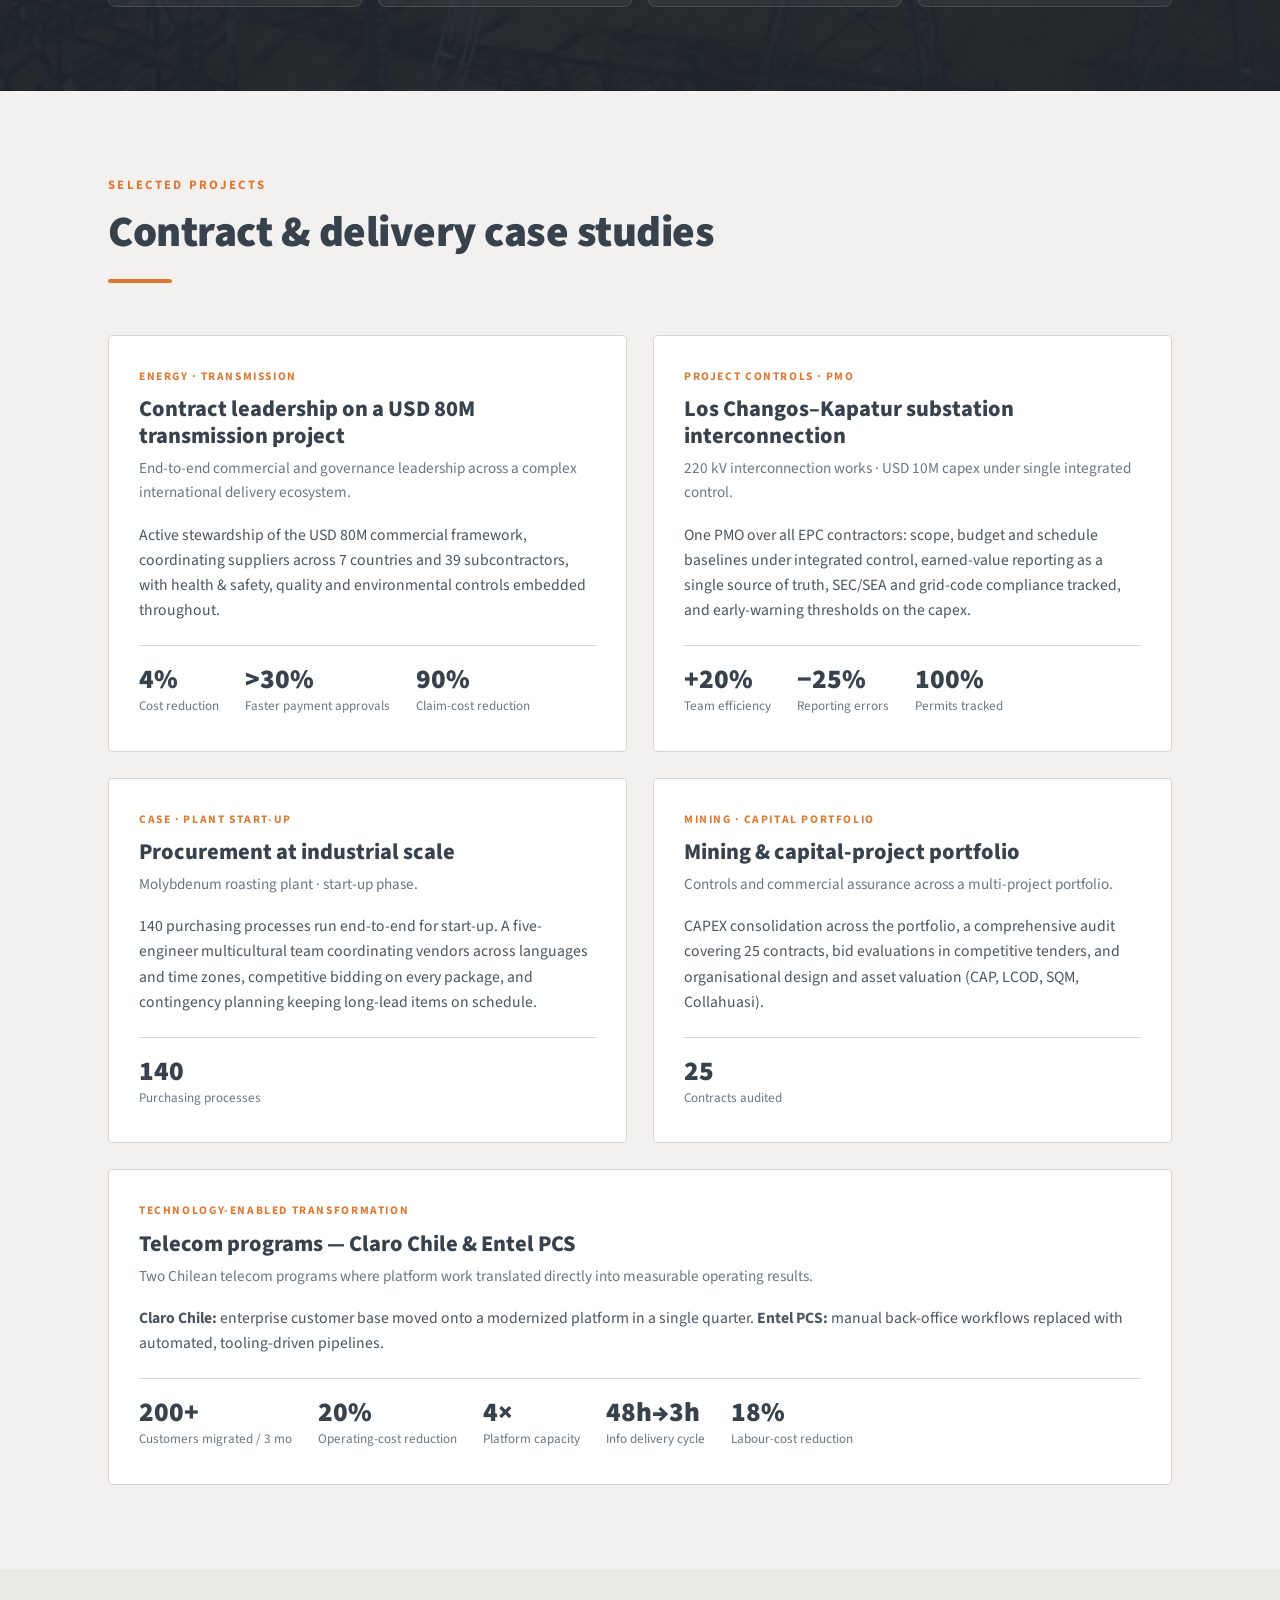
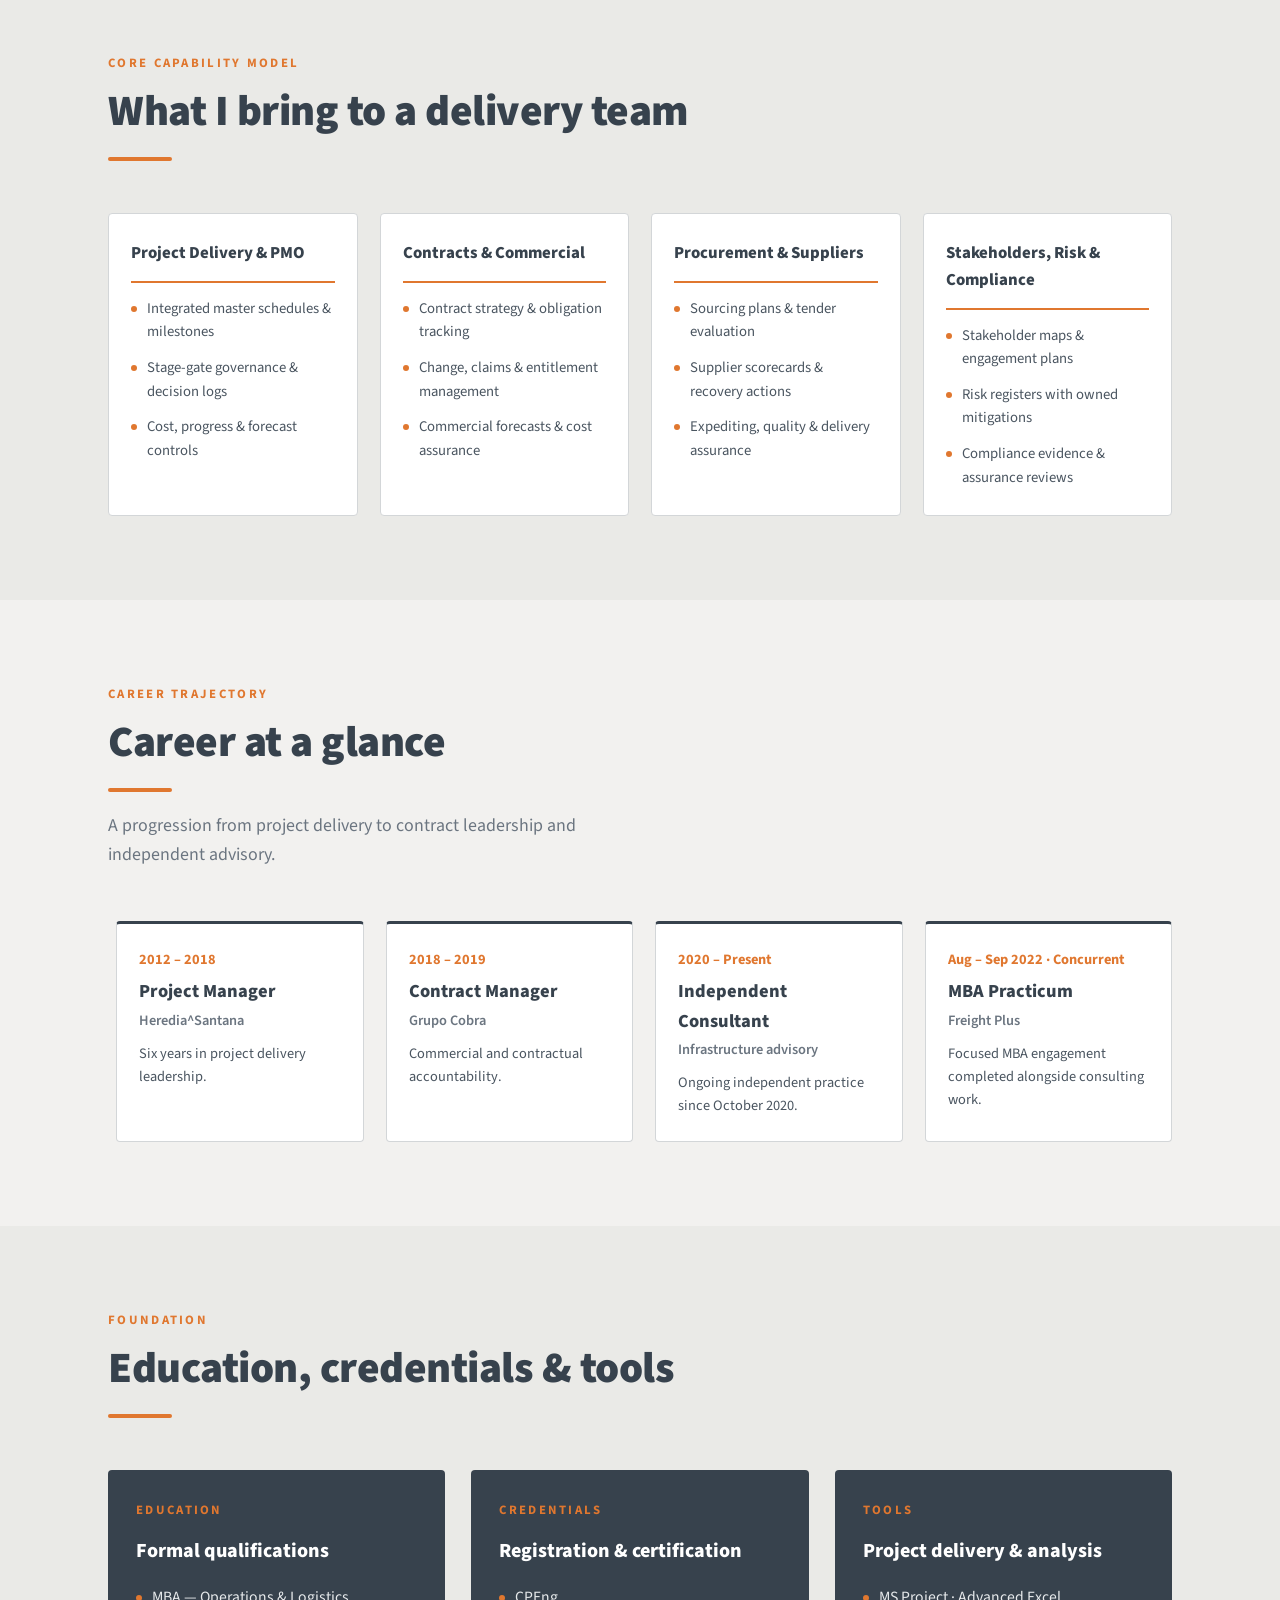
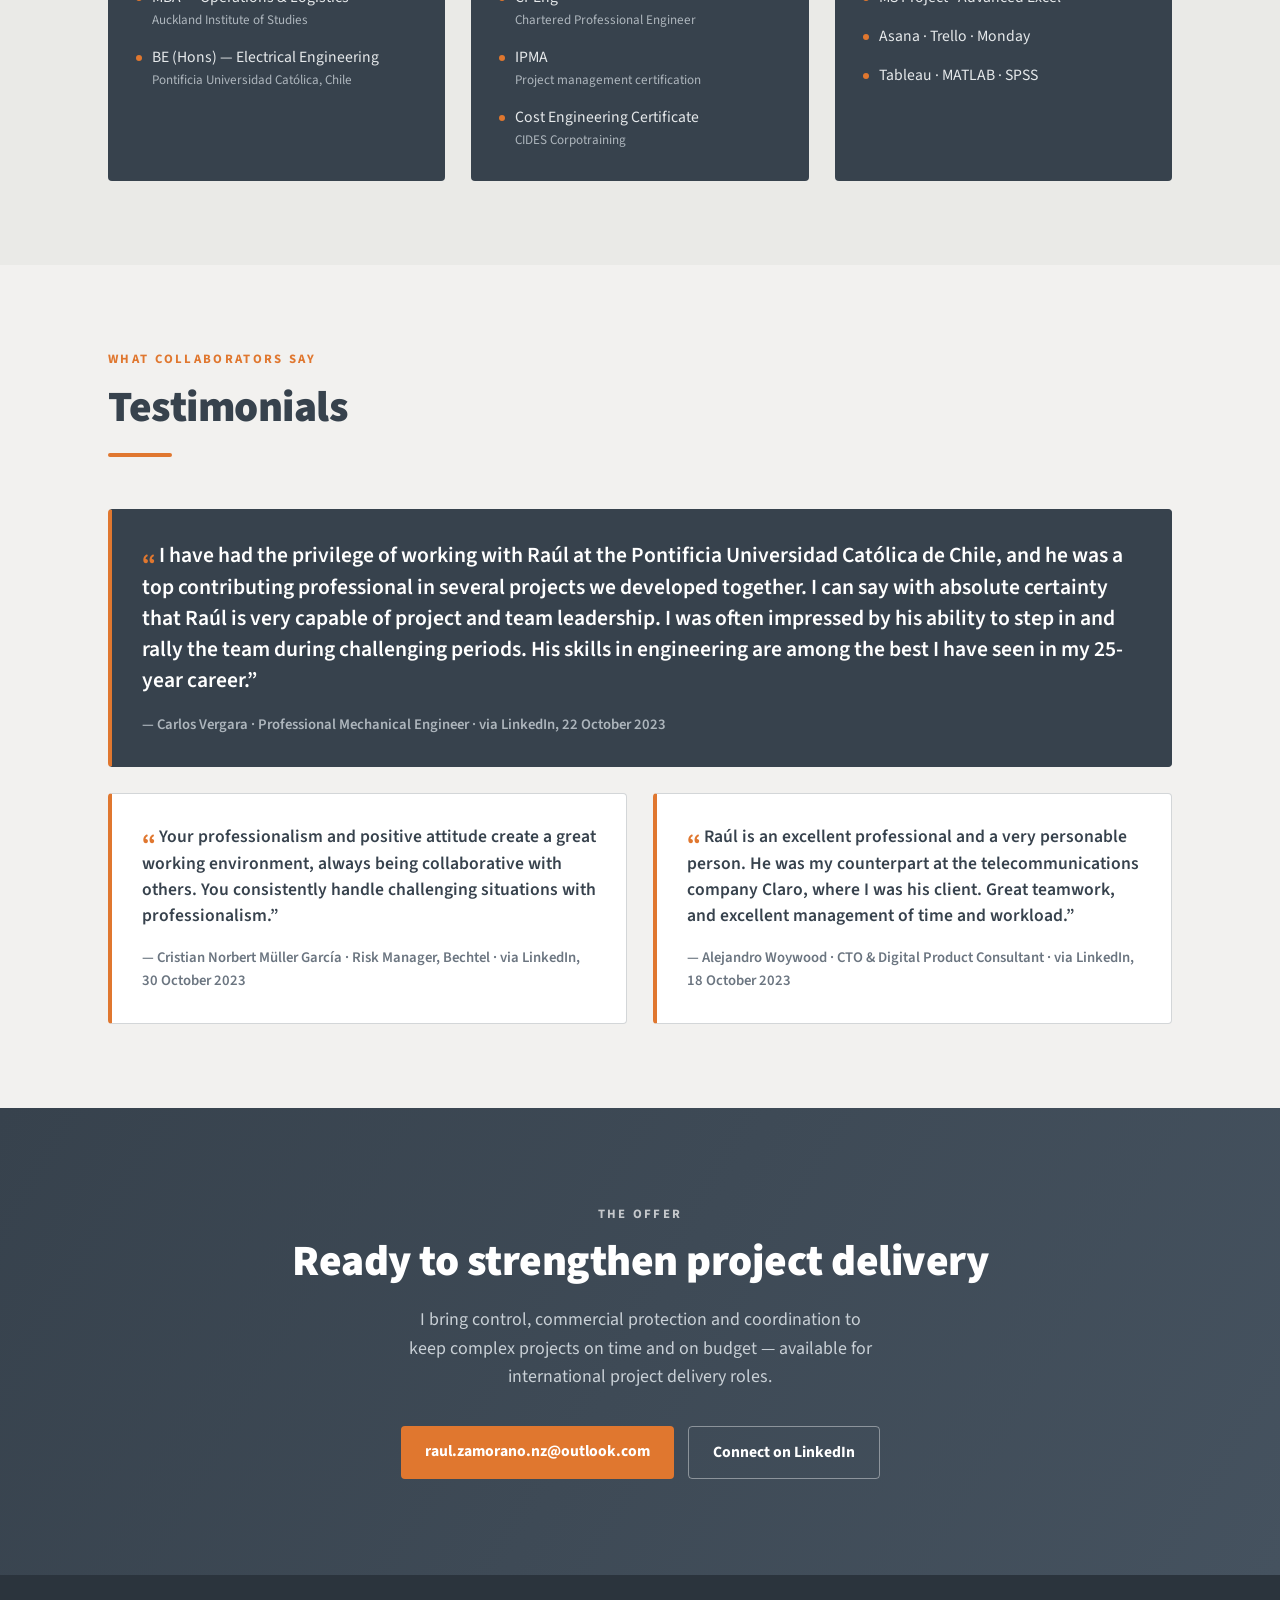
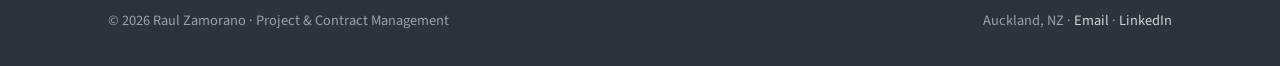
==== commit 513e5df7: "Add files via upload" ====
--- a/index.html
+++ b/index.html
@@ -171,6 +171,10 @@
   .quote{background:#fff;border:1px solid var(--line);border-left:4px solid var(--orange);border-radius:var(--radius);padding:30px 30px}
   .quote p{font-size:1.1rem;color:var(--slate);font-weight:600;line-height:1.5}
   .quote .who{margin-top:16px;color:var(--muted);font-size:.92rem;font-weight:600}
+  .quote.featured{grid-column:1/-1;background:var(--slate);border-color:var(--slate);border-left-color:var(--orange)}
+  .quote.featured p{font-size:1.35rem;line-height:1.45;color:#fff}
+  .quote.featured .who{color:#aeb6bd}
+  .quote .mark{color:var(--orange);font-weight:900;font-size:1.5rem;line-height:0;position:relative;top:.35em;margin-right:3px}
 
   /* ---------- CTA / FOOTER ---------- */
   .cta{background:linear-gradient(120deg,var(--slate) 0%,var(--slate-2) 100%);color:#fff;text-align:center;padding:96px 0}
@@ -562,6 +566,29 @@
   </div>
 </section>
 
+<!-- ============ 9. TESTIMONIALS ============ -->
+<section id="testimonials">
+  <div class="wrap">
+    <div class="eyebrow">What collaborators say</div>
+    <h2 class="h-sec">Testimonials</h2>
+    <div class="rule"></div>
+    <div class="quotes">
+      <div class="quote featured">
+        <p><span class="mark">&ldquo;</span>I have had the privilege of working with Raúl at the Pontificia Universidad Católica de Chile, and he was a top contributing professional in several projects we developed together. I can say with absolute certainty that Raúl is very capable of project and team leadership. I was often impressed by his ability to step in and rally the team during challenging periods. His skills in engineering are among the best I have seen in my 25-year career.&rdquo;</p>
+        <div class="who">— Carlos Vergara · Professional Mechanical Engineer · via LinkedIn, 22 October 2023</div>
+      </div>
+      <div class="quote">
+        <p><span class="mark">&ldquo;</span>Your professionalism and positive attitude create a great working environment, always being collaborative with others. You consistently handle challenging situations with professionalism.&rdquo;</p>
+        <div class="who">— Cristian Norbert Müller García · Risk Manager, Bechtel · via LinkedIn, 30 October 2023</div>
+      </div>
+      <div class="quote">
+        <p><span class="mark">&ldquo;</span>Raúl is an excellent professional and a very personable person. He was my counterpart at the telecommunications company Claro, where I was his client. Great teamwork, and excellent management of time and workload.&rdquo;</p>
+        <div class="who">— Alejandro Woywood · CTO &amp; Digital Product Consultant · via LinkedIn, 18 October 2023</div>
+      </div>
+    </div>
+  </div>
+</section>
+
 <!-- ============ 10. CTA ============ -->
 <section class="cta" id="contact">
   <div class="wrap">
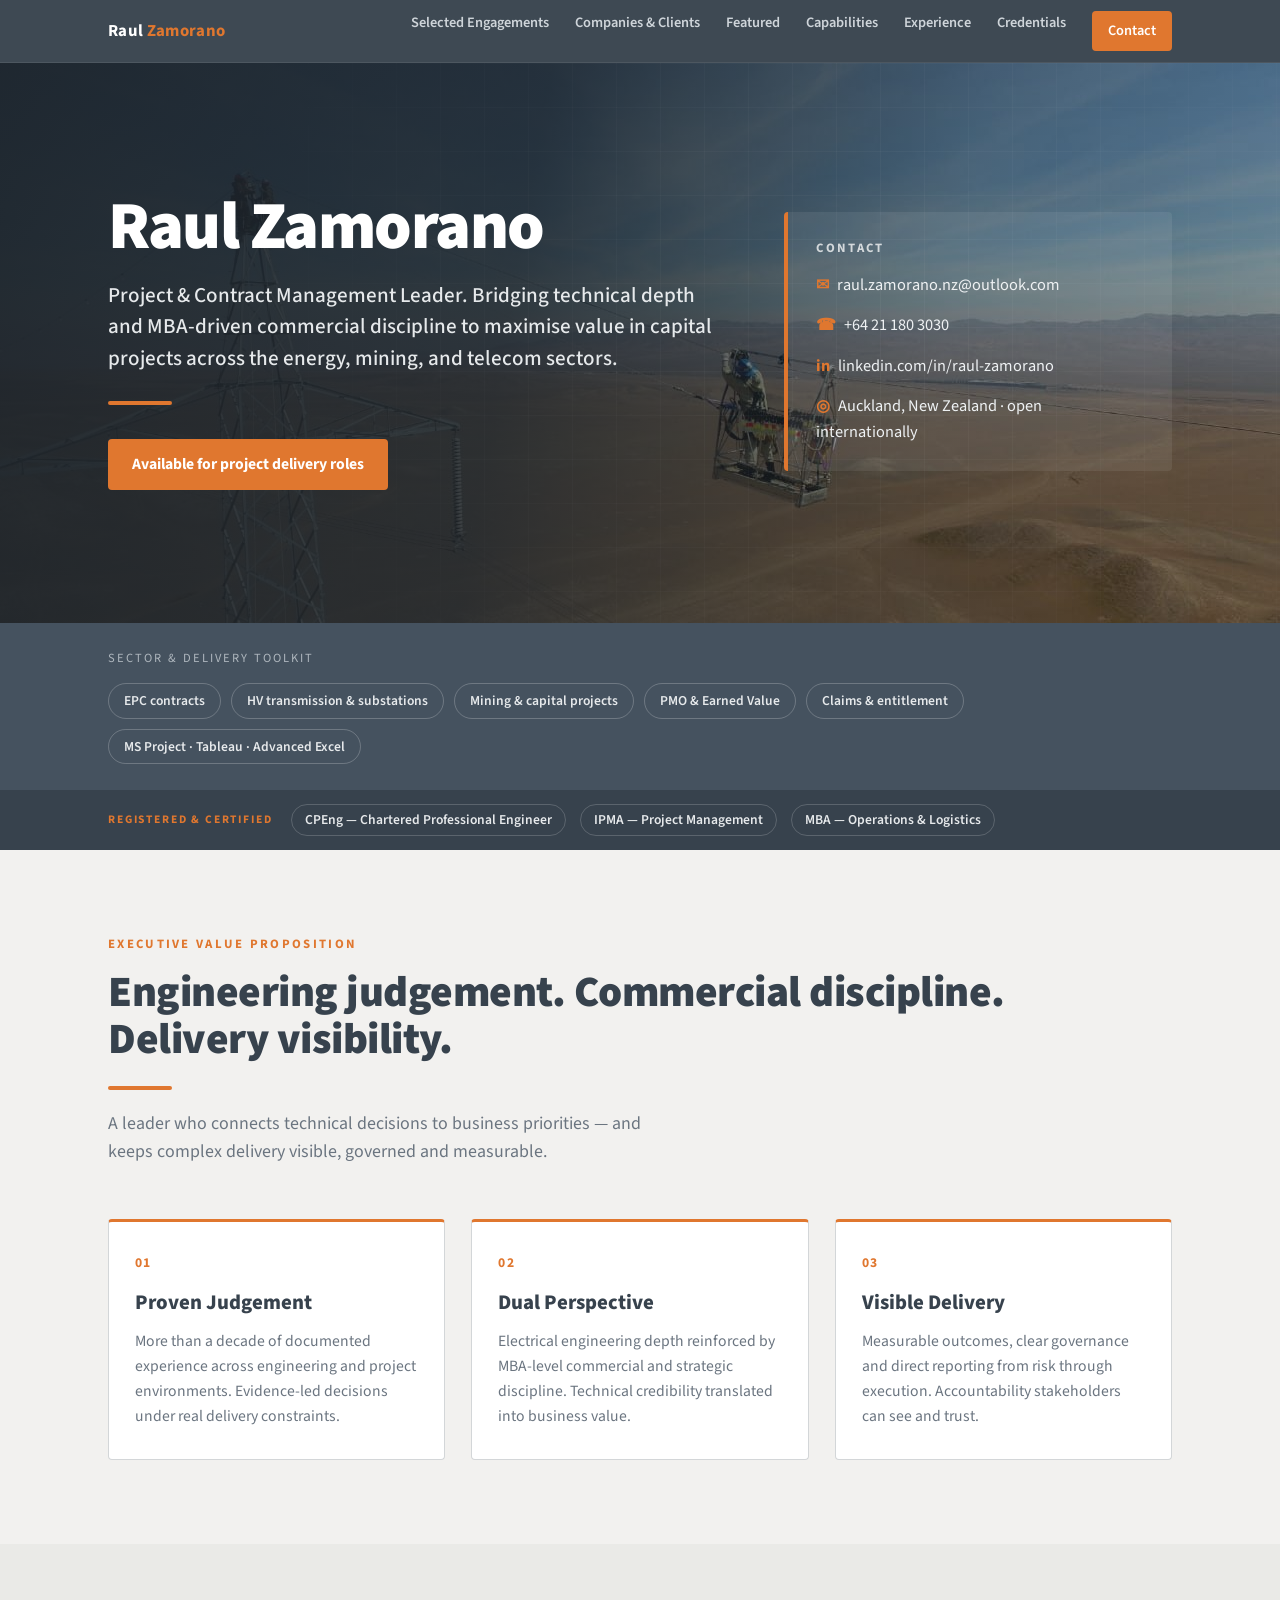
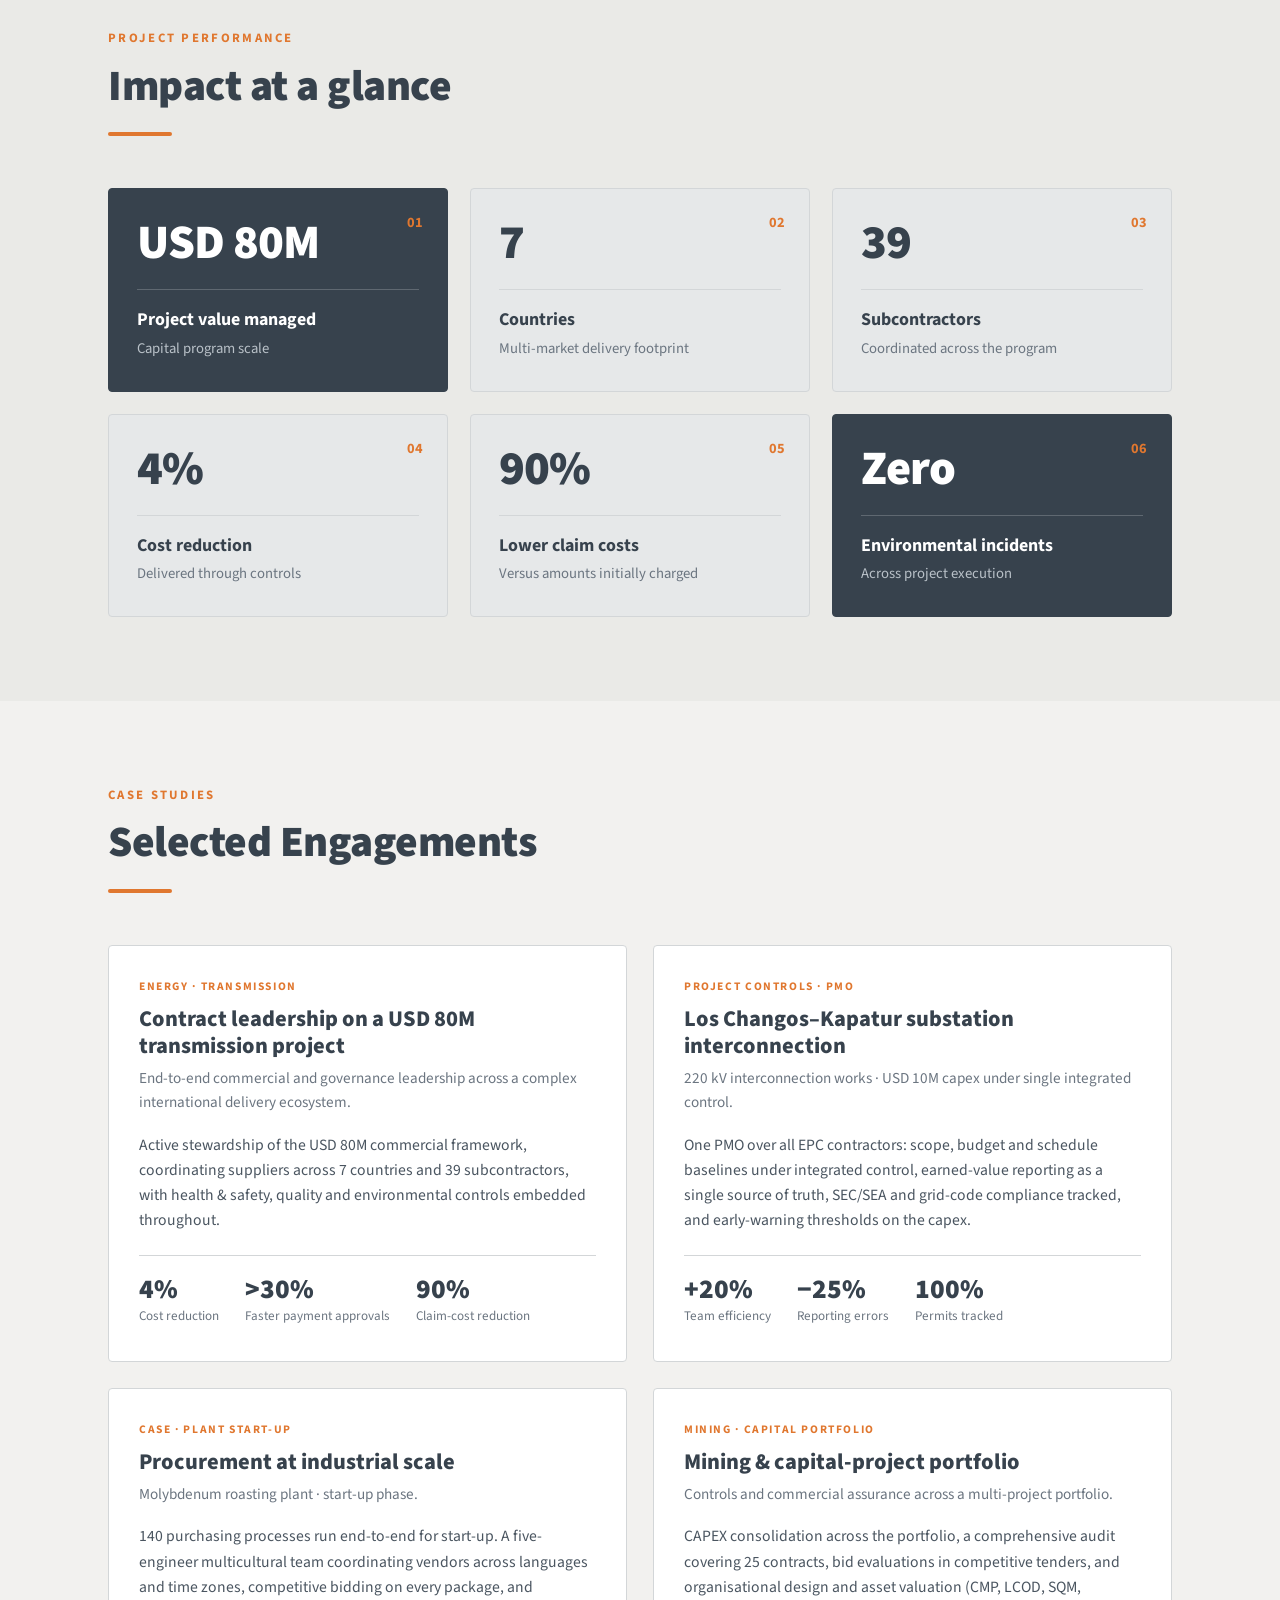
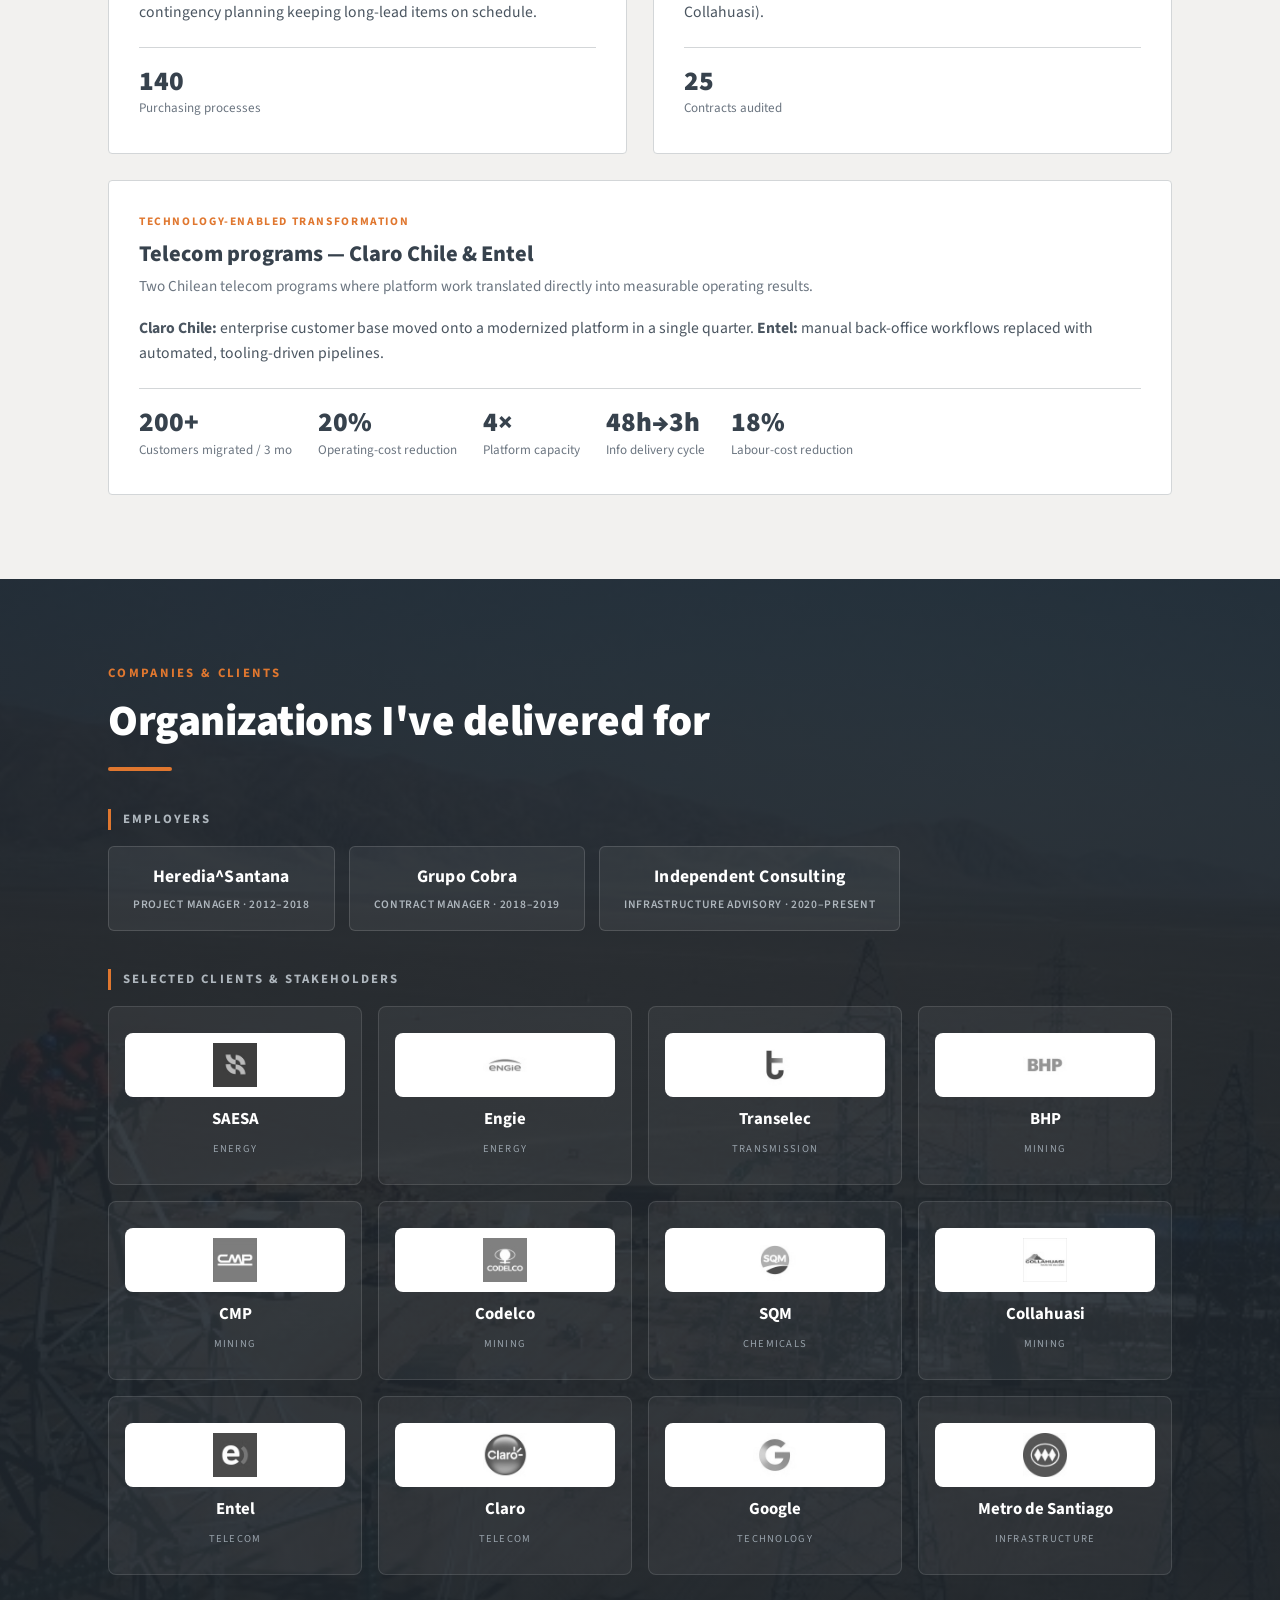
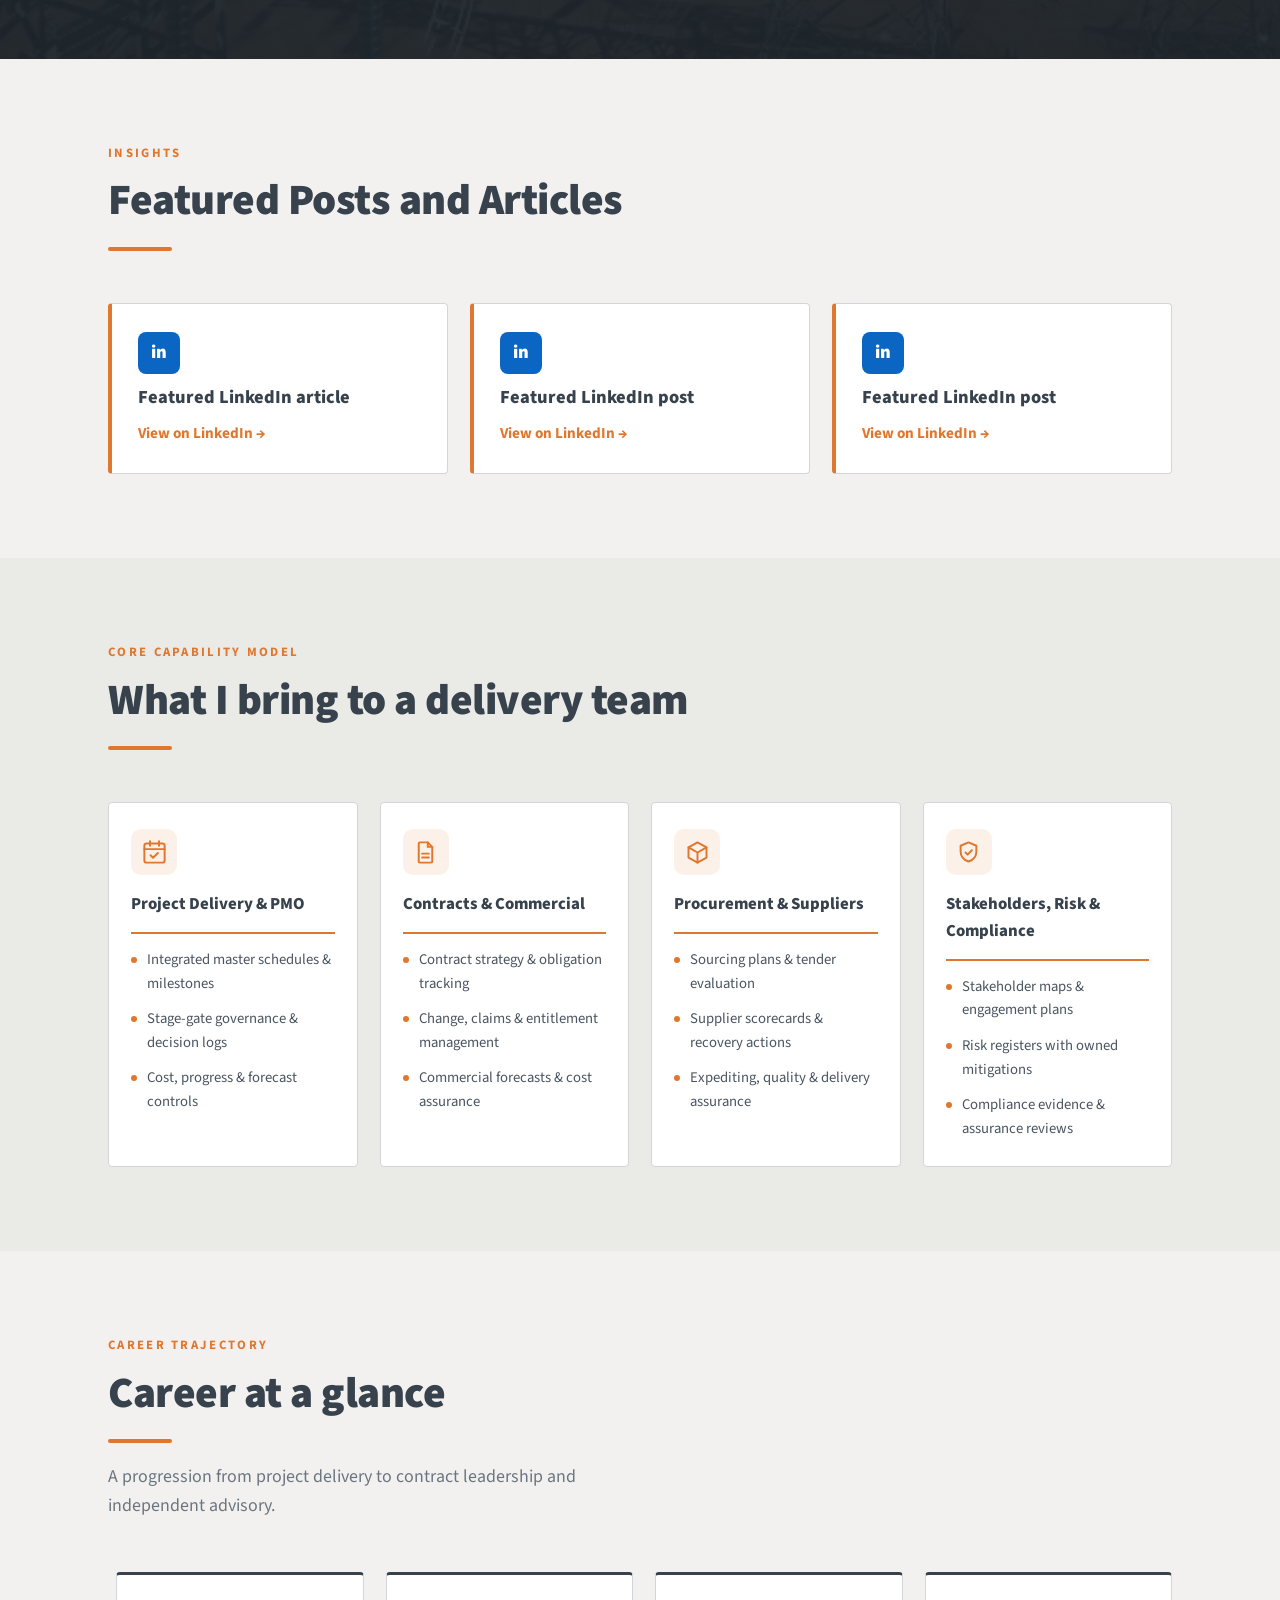
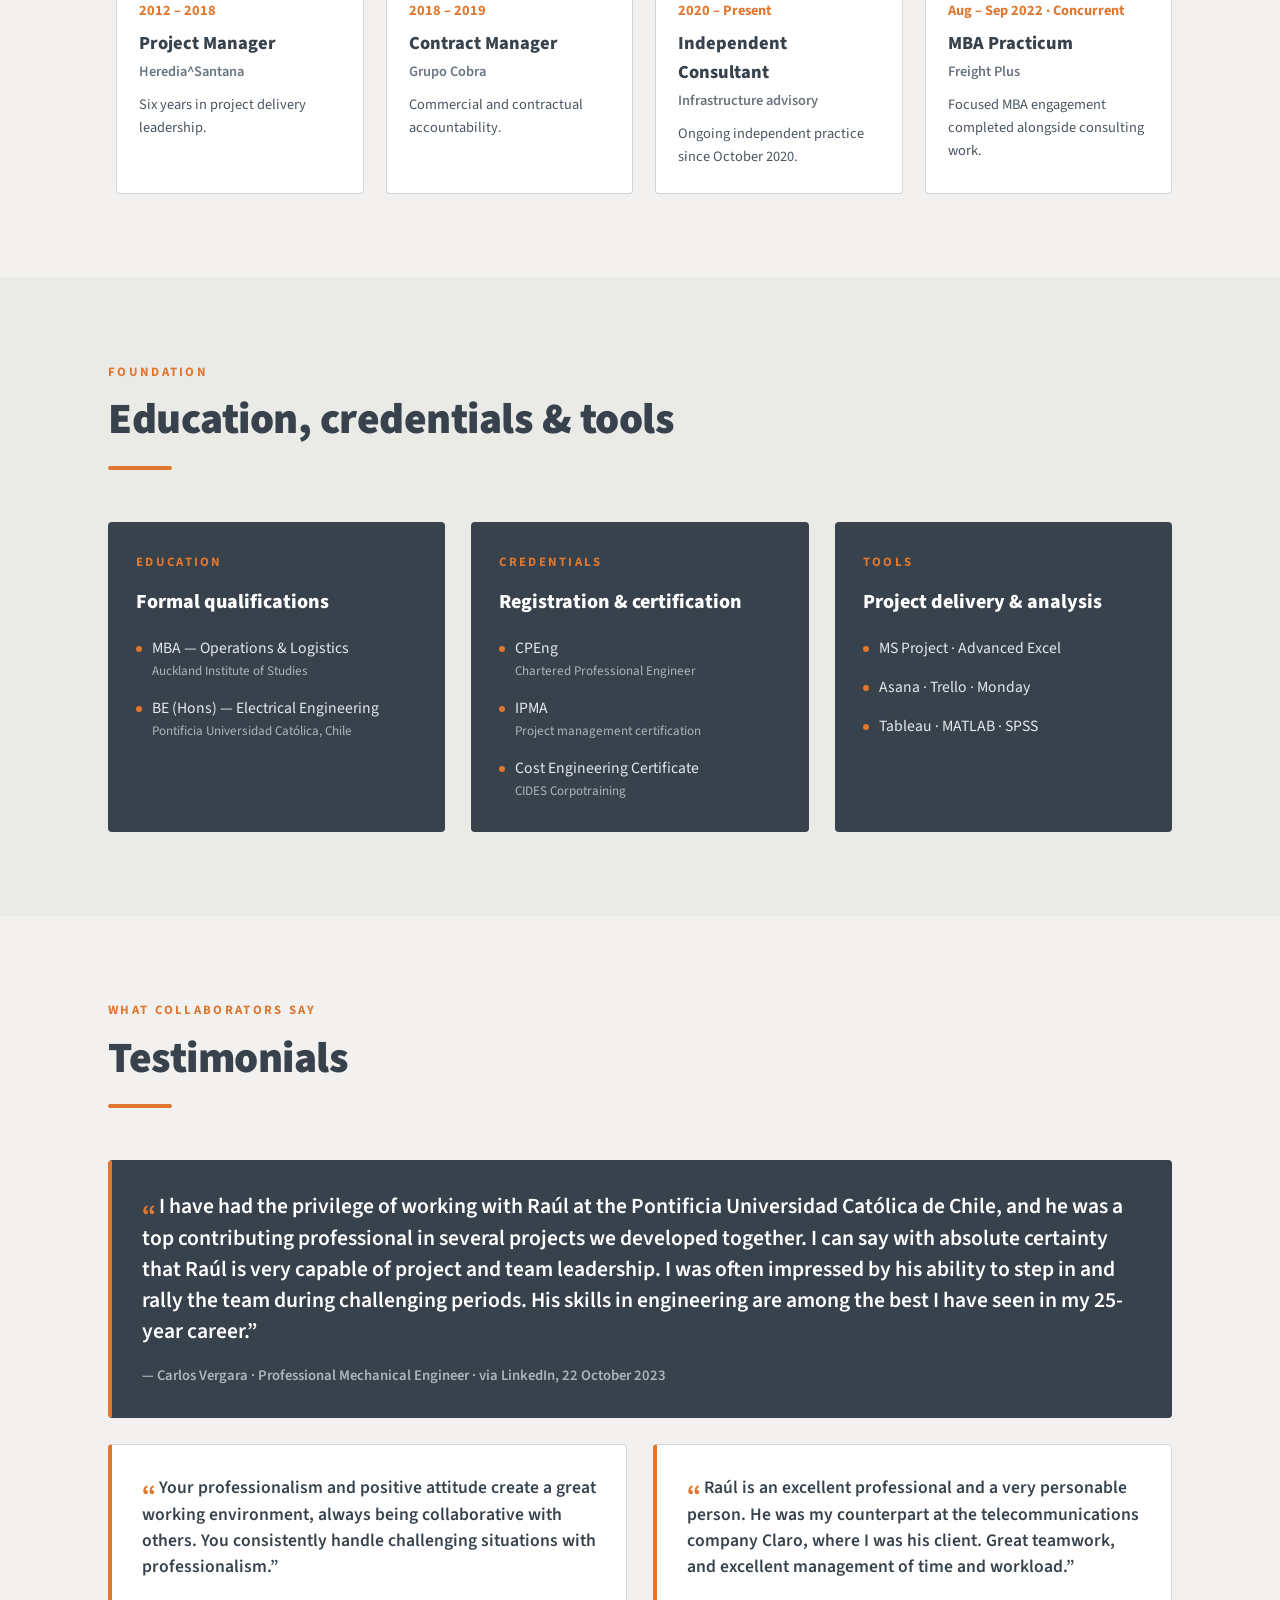
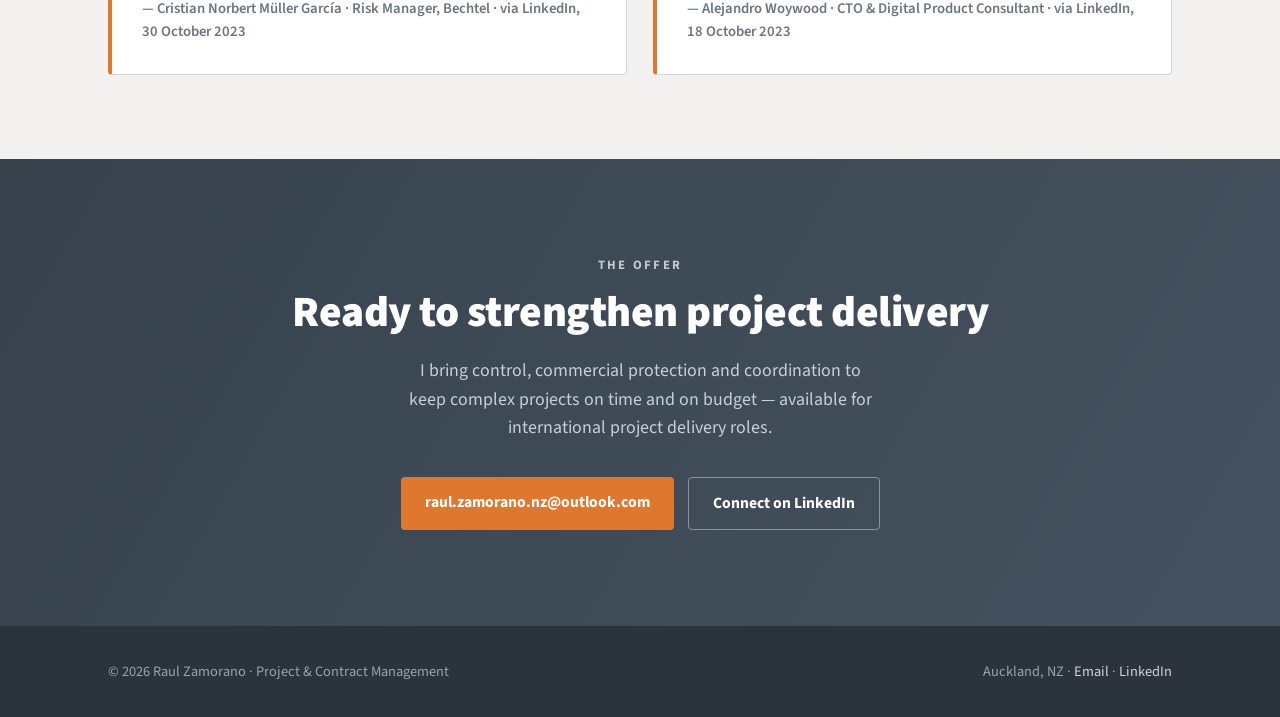
==== commit f112ae2c: "Add files via upload Actualizo index, agrego css y logos" ====
--- a/index.html
+++ b/index.html
@@ -8,214 +8,7 @@
 <link rel="preconnect" href="https://fonts.googleapis.com">
 <link rel="preconnect" href="https://fonts.gstatic.com" crossorigin>
 <link href="https://fonts.googleapis.com/css2?family=Source+Sans+3:ital,wght@0,300;0,400;0,600;0,700;0,900&display=swap" rel="stylesheet">
-<style>
-  :root{
-    --slate:#37424d;          /* dark charcoal from deck */
-    --slate-2:#45525f;
-    --orange:#e0772f;         /* accent */
-    --orange-dk:#c25f1c;
-    --paper:#f2f1ef;          /* warm off-white */
-    --card:#e6e8e9;           /* light card */
-    --ink:#2f3a44;            /* dark text */
-    --muted:#6b7580;          /* gray text */
-    --line:#d3d6d8;
-    --radius:4px;
-    --maxw:1120px;
-    --font:'Source Sans 3',-apple-system,BlinkMacSystemFont,'Segoe UI',Helvetica,Arial,sans-serif;
-  }
-  *{box-sizing:border-box;margin:0;padding:0}
-  html{scroll-behavior:smooth}
-  body{font-family:var(--font);color:var(--ink);background:var(--paper);line-height:1.6;-webkit-font-smoothing:antialiased}
-  a{color:inherit;text-decoration:none}
-  img{max-width:100%;display:block}
-  .wrap{max-width:var(--maxw);margin:0 auto;padding:0 28px}
-  section{padding:84px 0}
-  .eyebrow{font-size:.8rem;font-weight:700;letter-spacing:.18em;text-transform:uppercase;color:var(--orange);margin-bottom:14px}
-  .h-sec{font-size:clamp(1.9rem,4vw,2.7rem);font-weight:900;line-height:1.1;color:var(--slate);letter-spacing:-.5px}
-  .rule{width:64px;height:4px;background:var(--orange);border-radius:2px;margin:22px 0 0}
-  .lead{color:var(--muted);font-size:1.12rem;max-width:62ch;margin-top:20px}
-
-  /* ---------- NAV ---------- */
-  header.nav{position:sticky;top:0;z-index:50;background:rgba(55,66,77,.96);backdrop-filter:blur(6px);border-bottom:1px solid rgba(255,255,255,.08)}
-  .nav-inner{display:flex;align-items:center;justify-content:space-between;height:62px}
-  .brand{color:#fff;font-weight:700;letter-spacing:.02em;font-size:1.05rem}
-  .brand span{color:var(--orange)}
-  .nav-links{display:flex;gap:26px}
-  .nav-links a{color:#cfd5da;font-size:.9rem;font-weight:600;transition:color .2s}
-  .nav-links a:hover{color:#fff}
-  .nav-cta{background:var(--orange);color:#fff!important;padding:8px 16px;border-radius:var(--radius);font-weight:700}
-  .nav-cta:hover{background:var(--orange-dk)}
-  .burger{display:none}
-
-  /* ---------- HERO ---------- */
-  .hero{position:relative;background:
-      linear-gradient(100deg,rgba(28,35,42,.95) 0%,rgba(31,38,45,.86) 40%,rgba(31,38,45,.42) 72%,rgba(31,38,45,.25) 100%),
-      url('[data-uri]') center 32%/cover no-repeat,
-      var(--slate);
-      color:#fff;padding:130px 0 118px;min-height:560px;overflow:hidden}
-  .hero::after{content:"";position:absolute;inset:0;background-image:linear-gradient(rgba(255,255,255,.04) 1px,transparent 1px),linear-gradient(90deg,rgba(255,255,255,.04) 1px,transparent 1px);background-size:44px 44px;mask-image:radial-gradient(circle at 70% 40%,#000,transparent 75%);pointer-events:none}
-  .hero-grid{display:grid;grid-template-columns:1.6fr 1fr;gap:56px;align-items:center;position:relative;z-index:2}
-  .hero h1{font-size:clamp(2.6rem,6vw,4.2rem);font-weight:900;line-height:1.02;letter-spacing:-1.5px}
-  .hero .role{font-size:clamp(1.15rem,2.4vw,1.6rem);font-weight:600;margin-top:20px;color:#fff}
-  .hero .tag{color:#c9d0d6;font-size:1.05rem;margin-top:8px;letter-spacing:.02em}
-  .hero .hr{width:64px;height:4px;background:var(--orange);border-radius:2px;margin:26px 0 0}
-  .hero-cta{display:flex;gap:14px;margin-top:34px;flex-wrap:wrap}
-  .btn{display:inline-block;padding:13px 24px;border-radius:var(--radius);font-weight:700;font-size:.98rem;transition:transform .15s,background .2s}
-  .btn-primary{background:var(--orange);color:#fff}
-  .btn-primary:hover{background:var(--orange-dk);transform:translateY(-1px)}
-  .btn-ghost{border:1.5px solid rgba(255,255,255,.4);color:#fff}
-  .btn-ghost:hover{border-color:#fff;background:rgba(255,255,255,.06)}
-  .contact-card{background:rgba(255,255,255,.07);border-left:4px solid var(--orange);border-radius:var(--radius);padding:26px 28px}
-  .contact-card .eyebrow{color:#fff;opacity:.75}
-  .contact-card ul{list-style:none;display:flex;flex-direction:column;gap:14px;margin-top:6px}
-  .contact-card li{font-size:1.02rem;color:#eef1f3;word-break:break-word}
-  .contact-card li b{color:var(--orange);font-weight:700;margin-right:8px}
-
-  /* ---------- TRUST BAR ---------- */
-  .trust{background:var(--slate-2);color:#fff;padding:26px 0}
-  .trust-inner{display:flex;flex-wrap:wrap;gap:14px 40px;align-items:center;justify-content:space-between}
-  .trust .lbl{font-size:.78rem;letter-spacing:.16em;text-transform:uppercase;color:#aeb6bd}
-  .trust .items{display:flex;flex-wrap:wrap;gap:10px}
-  .chip{border:1px solid rgba(255,255,255,.22);border-radius:20px;padding:6px 15px;font-size:.85rem;color:#e6e9eb;font-weight:600}
-
-  /* ---------- CLIENTS & EMPLOYERS ---------- */
-  .clients{position:relative;background:
-      linear-gradient(rgba(30,37,44,.9),rgba(30,37,44,.95)),
-      url('[data-uri]') center/cover no-repeat,
-      var(--slate);
-      color:#fff;padding:84px 0}
-  .clients .h-sec{color:#fff}
-  .client-group{margin-top:38px}
-  .client-group .gl{font-size:.8rem;letter-spacing:.16em;text-transform:uppercase;color:#aeb6bd;margin-bottom:16px;border-left:3px solid var(--orange);padding-left:12px;font-weight:700}
-  .tiles{display:flex;flex-wrap:wrap;gap:14px}
-  .tile{background:rgba(255,255,255,.06);border:1px solid rgba(255,255,255,.14);border-radius:6px;padding:16px 24px;font-weight:700;font-size:1.1rem;letter-spacing:.01em;text-align:center;transition:.2s}
-  .tile:hover{background:rgba(224,119,47,.18);border-color:var(--orange)}
-  .tile small{display:block;font-weight:600;font-size:.72rem;color:#aeb6bd;letter-spacing:.06em;text-transform:uppercase;margin-top:5px}
-  .sector-grid{display:grid;grid-template-columns:repeat(4,1fr);gap:16px}
-  .sector{background:rgba(255,255,255,.05);border:1px solid rgba(255,255,255,.12);border-radius:6px;padding:22px 20px}
-  .sector h5{color:var(--orange);font-size:.8rem;letter-spacing:.12em;text-transform:uppercase;margin-bottom:16px;font-weight:700}
-  .sector ul{list-style:none;display:flex;flex-direction:column;gap:11px}
-  .sector li{font-weight:700;font-size:1.08rem;color:#fff}
-  /* logo wall (icon + name tiles) */
-  .logo-wall{display:grid;grid-template-columns:repeat(4,1fr);gap:16px;margin-top:6px}
-  .logo{background:rgba(255,255,255,.05);border:1px solid rgba(255,255,255,.12);border-radius:8px;padding:26px 16px;display:flex;flex-direction:column;align-items:center;gap:12px;text-align:center;transition:.2s}
-  .logo:hover{background:rgba(224,119,47,.14);border-color:var(--orange);transform:translateY(-3px)}
-  .logo .ic{width:54px;height:54px;border-radius:50%;border:1.5px solid var(--orange);display:flex;align-items:center;justify-content:center;color:var(--orange)}
-  .logo .ic svg{width:27px;height:27px;stroke:currentColor;fill:none;stroke-width:1.7;stroke-linecap:round;stroke-linejoin:round}
-  .logo .nm{font-weight:700;font-size:1.05rem;color:#fff;line-height:1.2}
-  .logo .sec{font-size:.66rem;letter-spacing:.12em;text-transform:uppercase;color:#98a2ab}
-
-  /* ---------- PILLARS ---------- */
-  .pillars{display:grid;grid-template-columns:repeat(3,1fr);gap:26px;margin-top:52px}
-  .pillar{background:#fff;border:1px solid var(--line);border-top:3px solid var(--orange);border-radius:var(--radius);padding:30px 26px}
-  .pillar .num{font-size:.85rem;font-weight:700;color:var(--orange);letter-spacing:.1em}
-  .pillar h3{font-size:1.3rem;font-weight:800;color:var(--slate);margin:12px 0 10px}
-  .pillar p{color:var(--muted);font-size:.98rem}
-
-  /* ---------- METRICS ---------- */
-  .metrics{display:grid;grid-template-columns:repeat(3,1fr);gap:22px;margin-top:52px}
-  .metric{background:var(--card);border:1px solid var(--line);border-radius:var(--radius);padding:30px 28px;position:relative;min-height:180px;display:flex;flex-direction:column;justify-content:space-between}
-  .metric.feature{background:var(--slate);border-color:var(--slate)}
-  .metric .idx{position:absolute;top:22px;right:24px;color:var(--orange);font-weight:700;font-size:.9rem}
-  .metric .big{font-size:clamp(2.2rem,4vw,3rem);font-weight:900;color:var(--slate);line-height:1;letter-spacing:-1px}
-  .metric.feature .big{color:#fff}
-  .metric .mline{width:100%;height:1px;background:var(--line);margin:22px 0 16px}
-  .metric.feature .mline{background:rgba(255,255,255,.2)}
-  .metric .mt{font-weight:700;font-size:1.12rem;color:var(--slate)}
-  .metric.feature .mt{color:#fff}
-  .metric .ms{color:var(--muted);font-size:.92rem;margin-top:2px}
-  .metric.feature .ms{color:#b9c1c8}
-
-  /* ---------- CASES ---------- */
-  .cases{display:grid;grid-template-columns:repeat(2,1fr);gap:26px;margin-top:52px}
-  .case{background:#fff;border:1px solid var(--line);border-radius:var(--radius);padding:32px 30px;display:flex;flex-direction:column;transition:box-shadow .2s,transform .2s}
-  .case:hover{box-shadow:0 14px 34px rgba(47,58,68,.12);transform:translateY(-3px)}
-  .case .tag{font-size:.72rem;letter-spacing:.14em;text-transform:uppercase;color:var(--orange);font-weight:700}
-  .case h3{font-size:1.4rem;font-weight:800;color:var(--slate);margin:10px 0 6px;line-height:1.2}
-  .case .sub{color:var(--muted);font-size:.95rem;margin-bottom:18px}
-  .case p{color:#4a5560;font-size:.98rem;flex:1}
-  .case .stats{display:flex;gap:26px;flex-wrap:wrap;margin-top:22px;padding-top:20px;border-top:1px solid var(--line)}
-  .case .stat b{display:block;font-size:1.7rem;font-weight:900;color:var(--slate);line-height:1}
-  .case .stat span{font-size:.82rem;color:var(--muted)}
-  .case.wide{grid-column:1 / -1}
-
-  /* ---------- CAPABILITIES ---------- */
-  .cap{display:grid;grid-template-columns:repeat(4,1fr);gap:22px;margin-top:52px}
-  .cap .col{background:#fff;border:1px solid var(--line);border-radius:var(--radius);padding:26px 22px}
-  .cap .col h4{font-size:1.05rem;font-weight:800;color:var(--slate);padding-bottom:14px;margin-bottom:14px;border-bottom:2px solid var(--orange)}
-  .cap .col ul{list-style:none;display:flex;flex-direction:column;gap:12px}
-  .cap .col li{font-size:.92rem;color:#4a5560;padding-left:16px;position:relative}
-  .cap .col li::before{content:"";position:absolute;left:0;top:9px;width:6px;height:6px;background:var(--orange);border-radius:50%}
-
-  /* ---------- TIMELINE ---------- */
-  .timeline{margin-top:52px;position:relative;padding-left:8px}
-  .tl-track{display:grid;grid-template-columns:repeat(4,1fr);gap:22px}
-  .tl-item{background:#fff;border:1px solid var(--line);border-radius:var(--radius);padding:24px 22px;border-top:3px solid var(--slate)}
-  .tl-item .yr{color:var(--orange);font-weight:700;font-size:.9rem}
-  .tl-item h4{color:var(--slate);font-size:1.15rem;font-weight:800;margin:6px 0 2px}
-  .tl-item .org{color:var(--muted);font-size:.9rem;font-weight:600;margin-bottom:10px}
-  .tl-item p{font-size:.9rem;color:#4a5560}
-
-  /* ---------- CREDENTIALS ---------- */
-  .cred{display:grid;grid-template-columns:repeat(3,1fr);gap:26px;margin-top:52px}
-  .cred .box{background:var(--slate);color:#fff;border-radius:var(--radius);padding:30px 28px}
-  .cred .box .eyebrow{color:var(--orange)}
-  .cred .box h4{font-size:1.25rem;font-weight:800;margin-bottom:18px}
-  .cred .box ul{list-style:none;display:flex;flex-direction:column;gap:14px}
-  .cred .box li{font-size:.98rem;color:#e6e9eb;padding-left:16px;position:relative}
-  .cred .box li::before{content:"";position:absolute;left:0;top:10px;width:6px;height:6px;background:var(--orange);border-radius:50%}
-  .cred .box li small{display:block;color:#aeb6bd;font-size:.82rem}
-
-  /* ---------- TESTIMONIALS ---------- */
-  .quotes{display:grid;grid-template-columns:repeat(2,1fr);gap:26px;margin-top:52px}
-  .quote{background:#fff;border:1px solid var(--line);border-left:4px solid var(--orange);border-radius:var(--radius);padding:30px 30px}
-  .quote p{font-size:1.1rem;color:var(--slate);font-weight:600;line-height:1.5}
-  .quote .who{margin-top:16px;color:var(--muted);font-size:.92rem;font-weight:600}
-  .quote.featured{grid-column:1/-1;background:var(--slate);border-color:var(--slate);border-left-color:var(--orange)}
-  .quote.featured p{font-size:1.35rem;line-height:1.45;color:#fff}
-  .quote.featured .who{color:#aeb6bd}
-  .quote .mark{color:var(--orange);font-weight:900;font-size:1.5rem;line-height:0;position:relative;top:.35em;margin-right:3px}
-
-  /* ---------- CTA / FOOTER ---------- */
-  .cta{background:linear-gradient(120deg,var(--slate) 0%,var(--slate-2) 100%);color:#fff;text-align:center;padding:96px 0}
-  .cta .h-sec{color:#fff}
-  .cta p{color:#c9d0d6;max-width:52ch;margin:20px auto 0;font-size:1.12rem}
-  .cta .hero-cta{justify-content:center}
-  footer{background:#2b343d;color:#9aa4ad;padding:34px 0;font-size:.9rem}
-  .foot{display:flex;justify-content:space-between;flex-wrap:wrap;gap:14px;align-items:center}
-  footer a{color:#cfd5da}
-  footer a:hover{color:var(--orange)}
-
-  /* ---------- RESPONSIVE ---------- */
-  @media(max-width:900px){
-    .nav-links{display:none}
-    .hero-grid{grid-template-columns:1fr;gap:36px}
-    .pillars,.metrics,.cap,.cred,.quotes,.cases,.tl-track{grid-template-columns:1fr 1fr}
-    .sector-grid{grid-template-columns:1fr 1fr}
-    .logo-wall{grid-template-columns:repeat(3,1fr)}
-  }
-  @media(max-width:620px){
-    section{padding:60px 0}
-    .pillars,.metrics,.cap,.cred,.quotes,.cases,.tl-track{grid-template-columns:1fr}
-    .sector-grid{grid-template-columns:1fr}
-    .logo-wall{grid-template-columns:1fr 1fr}
-    .trust-inner{flex-direction:column;align-items:flex-start;gap:12px}
-  }
-
-  /* ---------- PRINT / PDF ---------- */
-  @page{size:A4;margin:0}
-  @media print{
-    *{-webkit-print-color-adjust:exact!important;print-color-adjust:exact!important}
-    html,body{background:#fff}
-    header.nav{position:static!important}
-    section{padding:34px 0!important;break-inside:avoid}
-    .hero{padding:56px 0 44px!important}
-    .metric,.case,.pillar,.cap .col,.tl-item,.cred .box,.quote,.contact-card{break-inside:avoid}
-    .cases,.metrics,.pillars,.cap,.cred,.quotes,.tl-track{break-inside:auto}
-    .case:hover{box-shadow:none;transform:none}
-    a{color:inherit}
-  }
-</style>
+<link rel="stylesheet" href="style.css">
 </head>
 <body>
 
@@ -223,14 +16,16 @@
 <header class="nav">
   <div class="wrap nav-inner">
     <div class="brand">Raul <span>Zamorano</span></div>
+    <input type="checkbox" id="navToggle" class="nav-toggle" aria-label="Toggle navigation">
+    <label for="navToggle" class="burger" aria-hidden="true"><span></span><span></span><span></span></label>
     <nav class="nav-links">
-      <a href="#impact">Impact</a>
-      <a href="#clients">Clients</a>
-      <a href="#projects">Projects</a>
+      <a href="#engagements">Selected Engagements</a>
+      <a href="#clients">Companies &amp; Clients</a>
+      <a href="#featured">Featured</a>
       <a href="#capabilities">Capabilities</a>
       <a href="#experience">Experience</a>
       <a href="#credentials">Credentials</a>
-      <a href="#contact" class="nav-cta">Get in touch</a>
+      <a href="#contact" class="nav-cta">Contact</a>
     </nav>
   </div>
 </header>
@@ -240,8 +35,7 @@
   <div class="wrap hero-grid">
     <div>
       <h1>Raul Zamorano</h1>
-      <div class="role">Project &amp; Contract Management Professional</div>
-      <div class="tag">Energy · Transmission · Infrastructure &amp; Capital Projects</div>
+      <p class="hero-lead">Project &amp; Contract Management Leader. Bridging technical depth and MBA-driven commercial discipline to maximise value in capital projects across the energy, mining, and telecom sectors.</p>
       <div class="hr"></div>
       <div class="hero-cta">
         <a href="#contact" class="btn btn-primary">Available for project delivery roles</a>
@@ -274,6 +68,16 @@
   </div>
 </div>
 
+<!-- ============ 2b. CREDENTIAL STRIP ============ -->
+<div class="cred-strip">
+  <div class="wrap cred-strip-inner">
+    <span class="cs-label">Registered &amp; certified</span>
+    <span class="cs-chip">CPEng — Chartered Professional Engineer</span>
+    <span class="cs-chip">IPMA — Project Management</span>
+    <span class="cs-chip">MBA — Operations &amp; Logistics</span>
+  </div>
+</div>
+
 <!-- ============ 3. VALUE PROPOSITION / PILLARS ============ -->
 <section id="about">
   <div class="wrap">
@@ -348,47 +152,11 @@
   </div>
 </section>
 
-<!-- ============ 4b. CLIENTS & EMPLOYERS ============ -->
-<section class="clients" id="clients">
-  <div class="wrap">
-    <div class="eyebrow">Companies &amp; clients</div>
-    <h2 class="h-sec">Organizations I've delivered for</h2>
-    <div class="rule"></div>
-
-    <div class="client-group">
-      <div class="gl">Employers</div>
-      <div class="tiles">
-        <div class="tile">Heredia^Santana<small>Project Manager · 2012–2018</small></div>
-        <div class="tile">Grupo Cobra<small>Contract Manager · 2018–2019</small></div>
-        <div class="tile">Independent Consulting<small>Infrastructure advisory · 2020–present</small></div>
-      </div>
-    </div>
-
-    <div class="client-group">
-      <div class="gl">Selected clients &amp; stakeholders</div>
-      <div class="logo-wall">
-        <div class="logo"><div class="ic"><svg viewBox="0 0 24 24"><polygon points="13 2 3 14 12 14 11 22 21 10 12 10 13 2"/></svg></div><div class="nm">SAESA</div><div class="sec">Energy</div></div>
-        <div class="logo"><div class="ic"><svg viewBox="0 0 24 24"><path d="M8.5 14.5A2.5 2.5 0 0 0 11 12c0-1.38-.5-2-1-3-1.072-2.143-.224-4.054 2-6 .5 2.5 2 4.9 4 6.5 2 1.6 3 3.5 3 5.5a7 7 0 1 1-14 0c0-1.153.433-2.294 1-3a2.5 2.5 0 0 0 2.5 2.5z"/></svg></div><div class="nm">Engie</div><div class="sec">Energy</div></div>
-        <div class="logo"><div class="ic"><svg viewBox="0 0 24 24"><path d="M12 3v18"/><path d="M5 21 12 5l7 16"/><path d="M7.5 15h9"/><path d="M9 10h6"/><path d="M4 21h16"/></svg></div><div class="nm">Transelec</div><div class="sec">Transmission</div></div>
-        <div class="logo"><div class="ic"><svg viewBox="0 0 24 24"><path d="m8 3 4 8 5-5 5 15H2L8 3z"/></svg></div><div class="nm">BHP</div><div class="sec">Mining</div></div>
-        <div class="logo"><div class="ic"><svg viewBox="0 0 24 24"><path d="M2 20a2 2 0 0 0 2 2h16a2 2 0 0 0 2-2V8l-7 5V8l-7 5V4a2 2 0 0 0-2-2H4a2 2 0 0 0-2 2Z"/></svg></div><div class="nm">CAP</div><div class="sec">Industry</div></div>
-        <div class="logo"><div class="ic"><svg viewBox="0 0 24 24"><path d="M6 3h12l4 6-10 13L2 9Z"/><path d="M11 3 8 9l4 13 4-13-3-6"/><path d="M2 9h20"/></svg></div><div class="nm">Codelco</div><div class="sec">Mining</div></div>
-        <div class="logo"><div class="ic"><svg viewBox="0 0 24 24"><path d="M10 2v7.5a2 2 0 0 1-.2.9L4.7 20.6a1 1 0 0 0 .9 1.4h12.8a1 1 0 0 0 .9-1.4L14.2 10.4a2 2 0 0 1-.2-.9V2"/><path d="M8.5 2h7"/><path d="M7 16h10"/></svg></div><div class="nm">SQM</div><div class="sec">Chemicals</div></div>
-        <div class="logo"><div class="ic"><svg viewBox="0 0 24 24"><path d="m8 3 4 8 5-5 5 15H2L8 3z"/></svg></div><div class="nm">Collahuasi</div><div class="sec">Mining</div></div>
-        <div class="logo"><div class="ic"><svg viewBox="0 0 24 24"><path d="M5 13a10 10 0 0 1 14 0"/><path d="M8.5 16.5a5 5 0 0 1 7 0"/><path d="M2 8.8a15 15 0 0 1 20 0"/><path d="M12 20h.01"/></svg></div><div class="nm">Entel PCS</div><div class="sec">Telecom</div></div>
-        <div class="logo"><div class="ic"><svg viewBox="0 0 24 24"><rect x="5" y="2" width="14" height="20" rx="2"/><path d="M12 18h.01"/></svg></div><div class="nm">Claro</div><div class="sec">Telecom</div></div>
-        <div class="logo"><div class="ic"><svg viewBox="0 0 24 24"><circle cx="12" cy="12" r="10"/><path d="M2 12h20"/><path d="M12 2a15 15 0 0 1 0 20 15 15 0 0 1 0-20"/></svg></div><div class="nm">Google</div><div class="sec">Technology</div></div>
-        <div class="logo"><div class="ic"><svg viewBox="0 0 24 24"><rect x="5" y="3" width="14" height="14" rx="2"/><path d="M5 11h14"/><path d="M9 21l1.5-3"/><path d="M15 21l-1.5-3"/><path d="M9 14h.01M15 14h.01"/></svg></div><div class="nm">Metro de Santiago</div><div class="sec">Infrastructure</div></div>
-      </div>
-    </div>
-  </div>
-</section>
-
 <!-- ============ 5. SELECTED PROJECTS / CASES ============ -->
-<section id="projects">
-  <div class="wrap">
-    <div class="eyebrow">Selected projects</div>
-    <h2 class="h-sec">Contract &amp; delivery case studies</h2>
+<section id="engagements">
+  <div class="wrap">
+    <div class="eyebrow">Case studies</div>
+    <h2 class="h-sec">Selected Engagements</h2>
     <div class="rule"></div>
     <div class="cases">
       <div class="case">
@@ -426,16 +194,16 @@
         <span class="tag">Mining · Capital portfolio</span>
         <h3>Mining &amp; capital-project portfolio</h3>
         <div class="sub">Controls and commercial assurance across a multi-project portfolio.</div>
-        <p>CAPEX consolidation across the portfolio, a comprehensive audit covering 25 contracts, bid evaluations in competitive tenders, and organisational design and asset valuation (CAP, LCOD, SQM, Collahuasi).</p>
+        <p>CAPEX consolidation across the portfolio, a comprehensive audit covering 25 contracts, bid evaluations in competitive tenders, and organisational design and asset valuation (CMP, LCOD, SQM, Collahuasi).</p>
         <div class="stats">
           <div class="stat"><b>25</b><span>Contracts audited</span></div>
         </div>
       </div>
       <div class="case wide">
         <span class="tag">Technology-enabled transformation</span>
-        <h3>Telecom programs — Claro Chile &amp; Entel PCS</h3>
+        <h3>Telecom programs — Claro Chile &amp; Entel</h3>
         <div class="sub">Two Chilean telecom programs where platform work translated directly into measurable operating results.</div>
-        <p><b>Claro Chile:</b> enterprise customer base moved onto a modernized platform in a single quarter. <b>Entel PCS:</b> manual back-office workflows replaced with automated, tooling-driven pipelines.</p>
+        <p><b>Claro Chile:</b> enterprise customer base moved onto a modernized platform in a single quarter. <b>Entel:</b> manual back-office workflows replaced with automated, tooling-driven pipelines.</p>
         <div class="stats">
           <div class="stat"><b>200+</b><span>Customers migrated / 3 mo</span></div>
           <div class="stat"><b>20%</b><span>Operating-cost reduction</span></div>
@@ -448,6 +216,68 @@
   </div>
 </section>
 
+<!-- ============ 4b. CLIENTS & EMPLOYERS ============ -->
+<section class="clients" id="clients">
+  <div class="wrap">
+    <div class="eyebrow">Companies &amp; clients</div>
+    <h2 class="h-sec">Organizations I've delivered for</h2>
+    <div class="rule"></div>
+
+    <div class="client-group">
+      <div class="gl">Employers</div>
+      <div class="tiles">
+        <div class="tile">Heredia^Santana<small>Project Manager · 2012–2018</small></div>
+        <div class="tile">Grupo Cobra<small>Contract Manager · 2018–2019</small></div>
+        <div class="tile">Independent Consulting<small>Infrastructure advisory · 2020–present</small></div>
+      </div>
+    </div>
+
+    <div class="client-group">
+      <div class="gl">Selected clients &amp; stakeholders</div>
+      <div class="logo-wall">
+        <div class="logo"><div class="ic"><img src="Logos/saesa_logo.jpeg" alt="SAESA logo" loading="lazy"></div><div class="nm">SAESA</div><div class="sec">Energy</div></div>
+        <div class="logo"><div class="ic"><img src="Logos/engie_chile_logo.jpeg" alt="Engie logo" loading="lazy"></div><div class="nm">Engie</div><div class="sec">Energy</div></div>
+        <div class="logo"><div class="ic"><img src="Logos/transelec_s_a__logo.jpeg" alt="Transelec logo" loading="lazy"></div><div class="nm">Transelec</div><div class="sec">Transmission</div></div>
+        <div class="logo"><div class="ic"><img src="Logos/bhp_logo.jpeg" alt="BHP logo" loading="lazy"></div><div class="nm">BHP</div><div class="sec">Mining</div></div>
+        <div class="logo"><div class="ic"><img src="Logos/cmpchile_logo.jpeg" alt="CMP logo" loading="lazy"></div><div class="nm">CMP</div><div class="sec">Mining</div></div>
+        <div class="logo"><div class="ic"><img src="Logos/codelco_logo.jpeg" alt="Codelco logo" loading="lazy"></div><div class="nm">Codelco</div><div class="sec">Mining</div></div>
+        <div class="logo"><div class="ic"><img src="Logos/sqm_logo.jpeg" alt="SQM logo" loading="lazy"></div><div class="nm">SQM</div><div class="sec">Chemicals</div></div>
+        <div class="logo"><div class="ic"><img src="Logos/collahuasicl_logo.jpeg" alt="Collahuasi logo" loading="lazy"></div><div class="nm">Collahuasi</div><div class="sec">Mining</div></div>
+        <div class="logo"><div class="ic"><img src="Logos/entel_logo.jpeg" alt="Entel logo" loading="lazy"></div><div class="nm">Entel</div><div class="sec">Telecom</div></div>
+        <div class="logo"><div class="ic"><img src="Logos/claro_logo.jpeg" alt="Claro logo" loading="lazy"></div><div class="nm">Claro</div><div class="sec">Telecom</div></div>
+        <div class="logo"><div class="ic"><img src="Logos/google_logo.jpeg" alt="Google logo" loading="lazy"></div><div class="nm">Google</div><div class="sec">Technology</div></div>
+        <div class="logo"><div class="ic"><img src="Logos/metrodesantiago_logo.jpeg" alt="Metro de Santiago logo" loading="lazy"></div><div class="nm">Metro de Santiago</div><div class="sec">Infrastructure</div></div>
+      </div>
+    </div>
+  </div>
+</section>
+
+<!-- ============ 4c. FEATURED POSTS ============ -->
+<section id="featured">
+  <div class="wrap">
+    <div class="eyebrow">Insights</div>
+    <h2 class="h-sec">Featured Posts and Articles</h2>
+    <div class="rule"></div>
+    <div class="featured-grid">
+      <a class="featured-card" href="https://www.linkedin.com/feed/update/urn:li:ugcPost:7497533022917980160/" target="_blank" rel="noopener noreferrer">
+        <span class="featured-badge">in</span>
+        <span class="featured-label">Featured LinkedIn article</span>
+        <span class="featured-cta">View on LinkedIn &rarr;</span>
+      </a>
+      <a class="featured-card" href="https://www.linkedin.com/feed/update/urn:li:share:7467689134136905728/" target="_blank" rel="noopener noreferrer">
+        <span class="featured-badge">in</span>
+        <span class="featured-label">Featured LinkedIn post</span>
+        <span class="featured-cta">View on LinkedIn &rarr;</span>
+      </a>
+      <a class="featured-card" href="https://www.linkedin.com/feed/update/urn:li:share:7432160044902670336/" target="_blank" rel="noopener noreferrer">
+        <span class="featured-badge">in</span>
+        <span class="featured-label">Featured LinkedIn post</span>
+        <span class="featured-cta">View on LinkedIn &rarr;</span>
+      </a>
+    </div>
+  </div>
+</section>
+
 <!-- ============ 6. CORE CAPABILITY MODEL ============ -->
 <section id="capabilities" style="background:#eaeae7">
   <div class="wrap">
@@ -456,6 +286,7 @@
     <div class="rule"></div>
     <div class="cap">
       <div class="col">
+        <div class="cap-ic"><svg viewBox="0 0 24 24" fill="none" stroke="currentColor" stroke-width="1.75" stroke-linecap="round" stroke-linejoin="round"><rect x="3" y="4" width="18" height="17" rx="2"/><path d="M3 9h18M8 2v4M16 2v4"/><path d="M8.5 14.5l2.2 2.2 4.3-4.3"/></svg></div>
         <h4>Project Delivery &amp; PMO</h4>
         <ul>
           <li>Integrated master schedules &amp; milestones</li>
@@ -464,6 +295,7 @@
         </ul>
       </div>
       <div class="col">
+        <div class="cap-ic"><svg viewBox="0 0 24 24" fill="none" stroke="currentColor" stroke-width="1.75" stroke-linecap="round" stroke-linejoin="round"><path d="M7 3h7l4 4v13a1 1 0 0 1-1 1H7a1 1 0 0 1-1-1V4a1 1 0 0 1 1-1z"/><path d="M14 3v4h4"/><path d="M9 13h6M9 16.5h6"/></svg></div>
         <h4>Contracts &amp; Commercial</h4>
         <ul>
           <li>Contract strategy &amp; obligation tracking</li>
@@ -472,6 +304,7 @@
         </ul>
       </div>
       <div class="col">
+        <div class="cap-ic"><svg viewBox="0 0 24 24" fill="none" stroke="currentColor" stroke-width="1.75" stroke-linecap="round" stroke-linejoin="round"><path d="M12 3l8 4.5v9L12 21l-8-4.5v-9L12 3z"/><path d="M4 7.5l8 4.5 8-4.5M12 12v9"/></svg></div>
         <h4>Procurement &amp; Suppliers</h4>
         <ul>
           <li>Sourcing plans &amp; tender evaluation</li>
@@ -480,6 +313,7 @@
         </ul>
       </div>
       <div class="col">
+        <div class="cap-ic"><svg viewBox="0 0 24 24" fill="none" stroke="currentColor" stroke-width="1.75" stroke-linecap="round" stroke-linejoin="round"><path d="M12 3l7 3v5c0 4.5-3 7.6-7 9-4-1.4-7-4.5-7-9V6l7-3z"/><path d="M9.3 12l1.9 1.9L15 10"/></svg></div>
         <h4>Stakeholders, Risk &amp; Compliance</h4>
         <ul>
           <li>Stakeholder maps &amp; engagement plans</li>
--- a/style.css
+++ b/style.css
@@ -0,0 +1,248 @@
+  :root{
+    --slate:#37424d;          /* dark charcoal from deck */
+    --slate-2:#45525f;
+    --orange:#e0772f;         /* accent */
+    --orange-dk:#c25f1c;
+    --paper:#f2f1ef;          /* warm off-white */
+    --card:#e6e8e9;           /* light card */
+    --ink:#2f3a44;            /* dark text */
+    --muted:#6b7580;          /* gray text */
+    --line:#d3d6d8;
+    --radius:4px;
+    --maxw:1120px;
+    --font:'Source Sans 3',-apple-system,BlinkMacSystemFont,'Segoe UI',Helvetica,Arial,sans-serif;
+  }
+  *{box-sizing:border-box;margin:0;padding:0}
+  html{scroll-behavior:smooth}
+  body{font-family:var(--font);color:var(--ink);background:var(--paper);line-height:1.6;-webkit-font-smoothing:antialiased}
+  a{color:inherit;text-decoration:none}
+  img{max-width:100%;display:block}
+  .wrap{max-width:var(--maxw);margin:0 auto;padding:0 28px}
+  section{padding:84px 0}
+  .eyebrow{font-size:.8rem;font-weight:700;letter-spacing:.18em;text-transform:uppercase;color:var(--orange);margin-bottom:14px}
+  .h-sec{font-size:clamp(1.9rem,4vw,2.7rem);font-weight:900;line-height:1.1;color:var(--slate);letter-spacing:-.5px}
+  .rule{width:64px;height:4px;background:var(--orange);border-radius:2px;margin:22px 0 0}
+  .lead{color:var(--muted);font-size:1.12rem;max-width:62ch;margin-top:20px}
+
+  /* ---------- NAV ---------- */
+  header.nav{position:sticky;top:0;z-index:50;background:rgba(55,66,77,.96);backdrop-filter:blur(6px);border-bottom:1px solid rgba(255,255,255,.08)}
+  .nav-inner{display:flex;align-items:center;justify-content:space-between;height:62px}
+  .brand{color:#fff;font-weight:700;letter-spacing:.02em;font-size:1.05rem}
+  .brand span{color:var(--orange)}
+  .nav-links{display:flex;gap:26px}
+  .nav-links a{color:#cfd5da;font-size:.9rem;font-weight:600;transition:color .2s}
+  .nav-links a:hover{color:#fff}
+  .nav-cta{background:var(--orange);color:#fff!important;padding:8px 16px;border-radius:var(--radius);font-weight:700}
+  .nav-cta:hover{background:var(--orange-dk)}
+  .burger{display:none}
+
+  /* ---------- HERO ---------- */
+  .hero{position:relative;background:
+      linear-gradient(100deg,rgba(28,35,42,.95) 0%,rgba(31,38,45,.86) 40%,rgba(31,38,45,.42) 72%,rgba(31,38,45,.25) 100%),
+      url('[data-uri]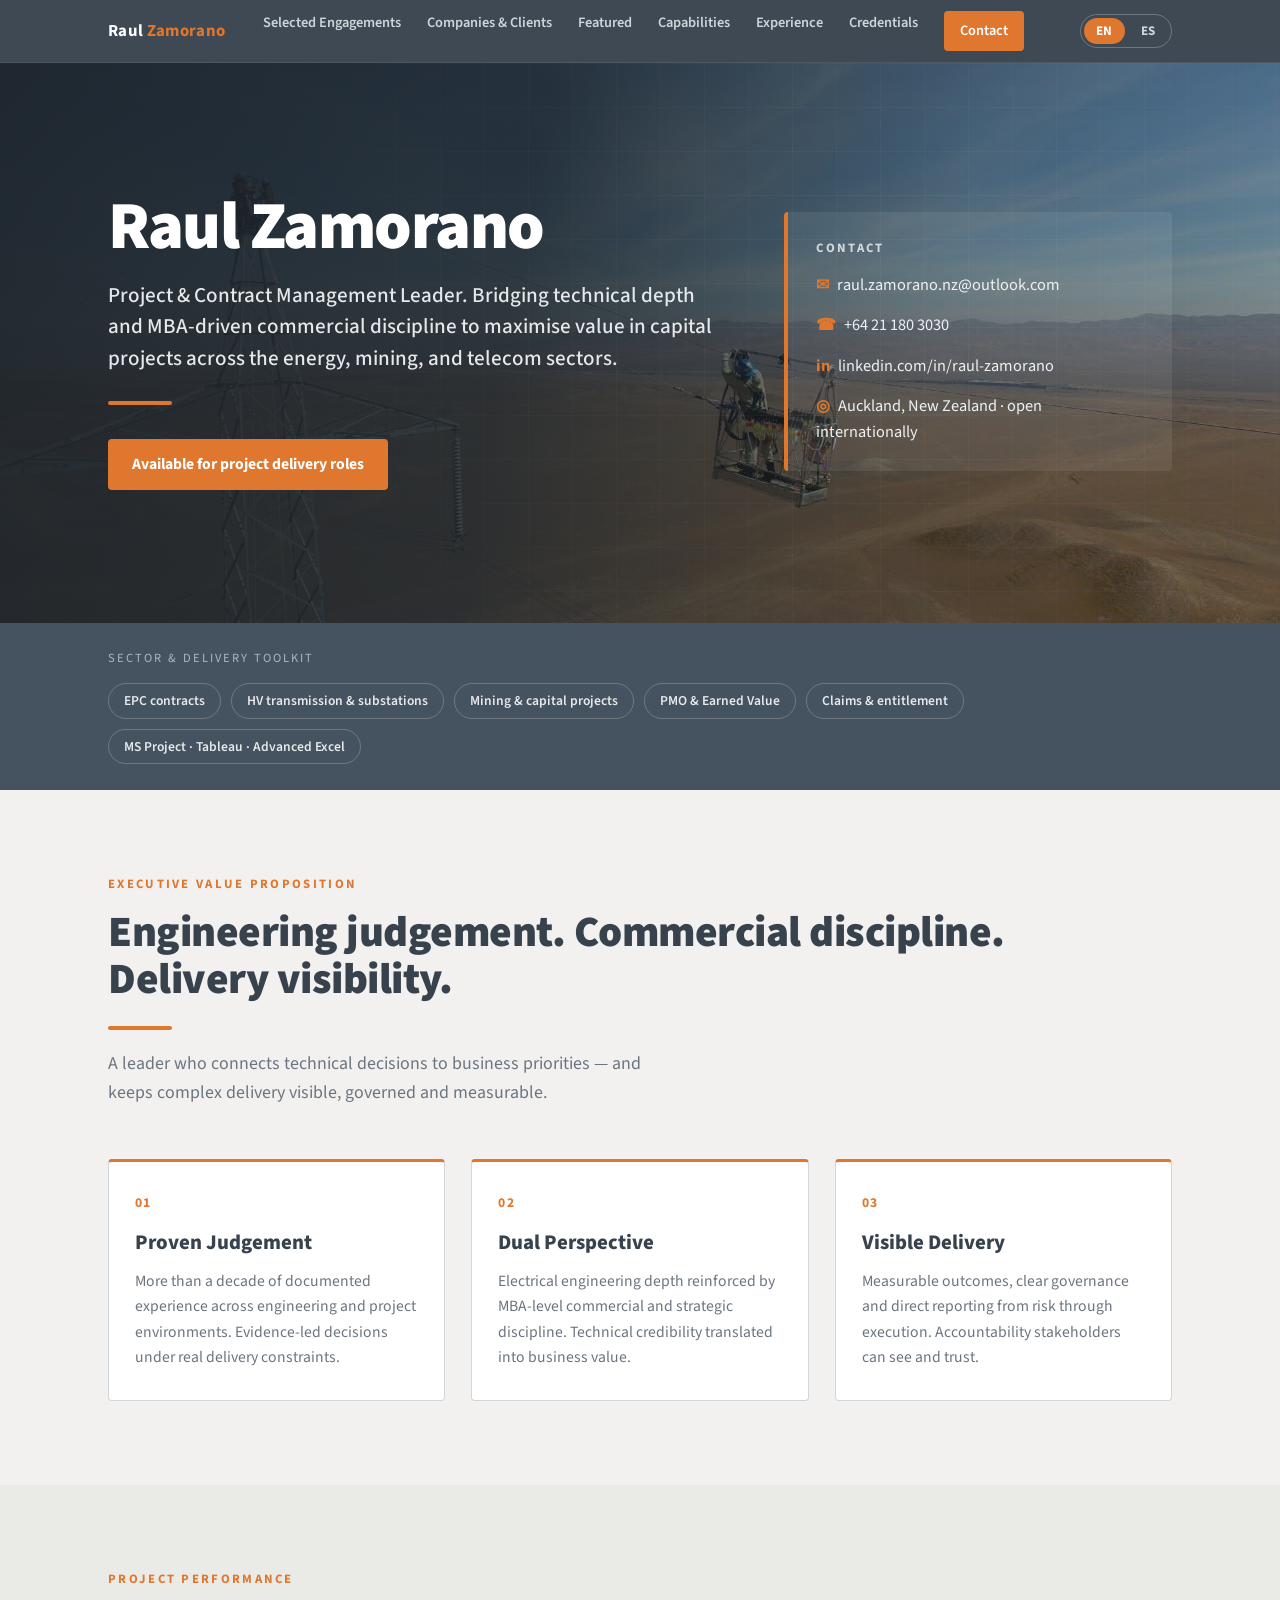
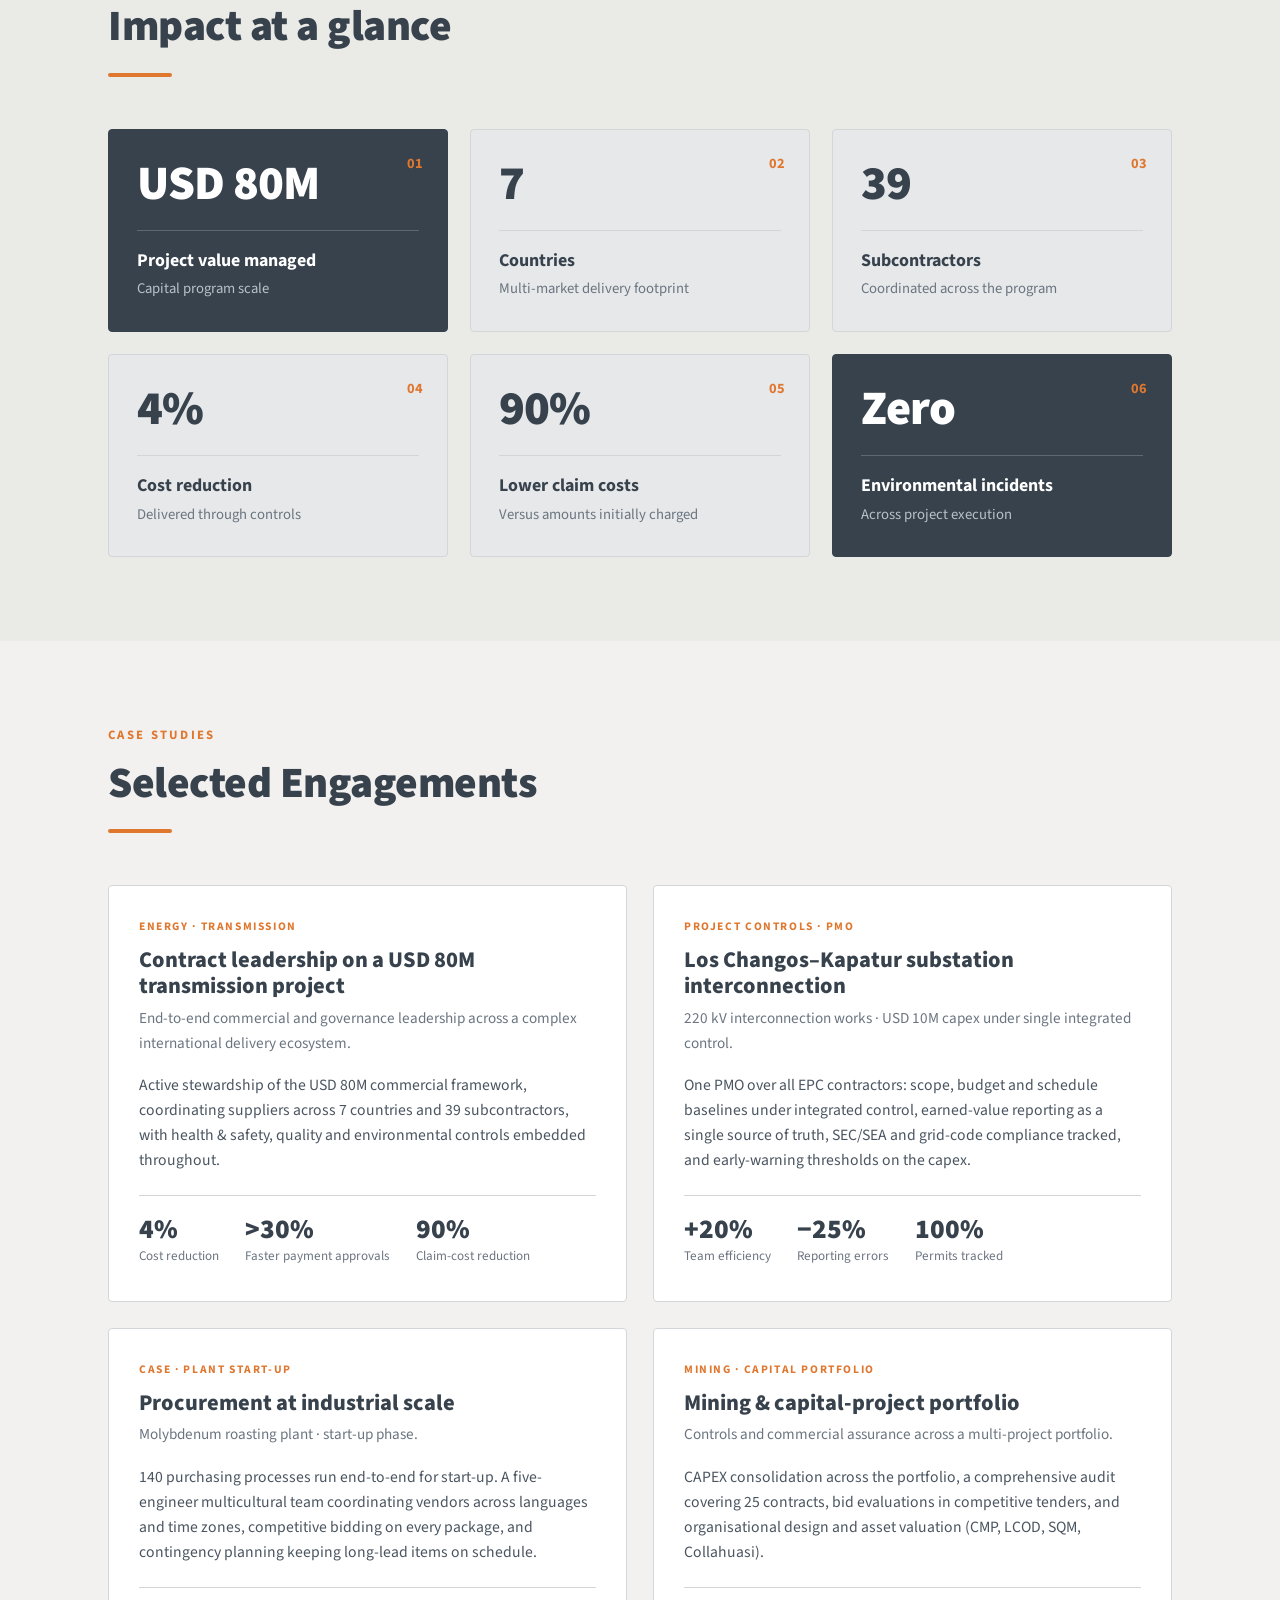
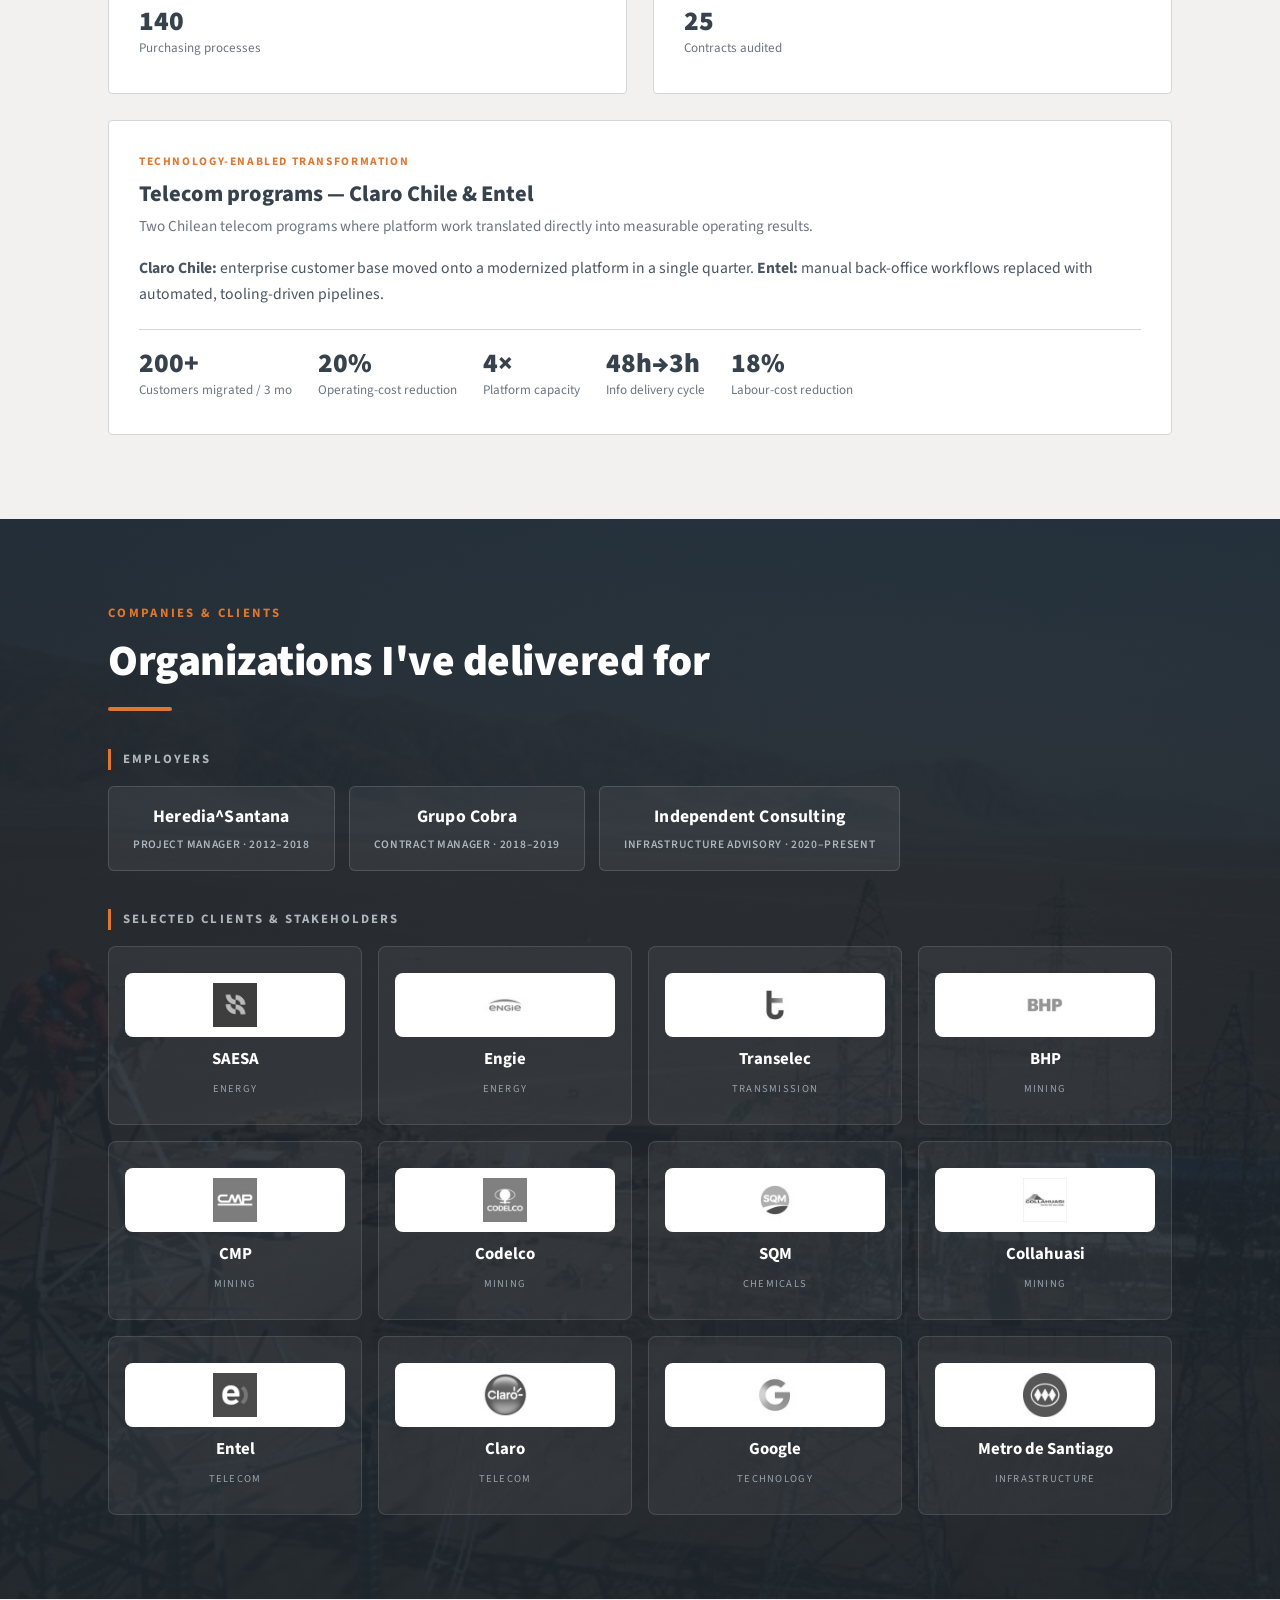
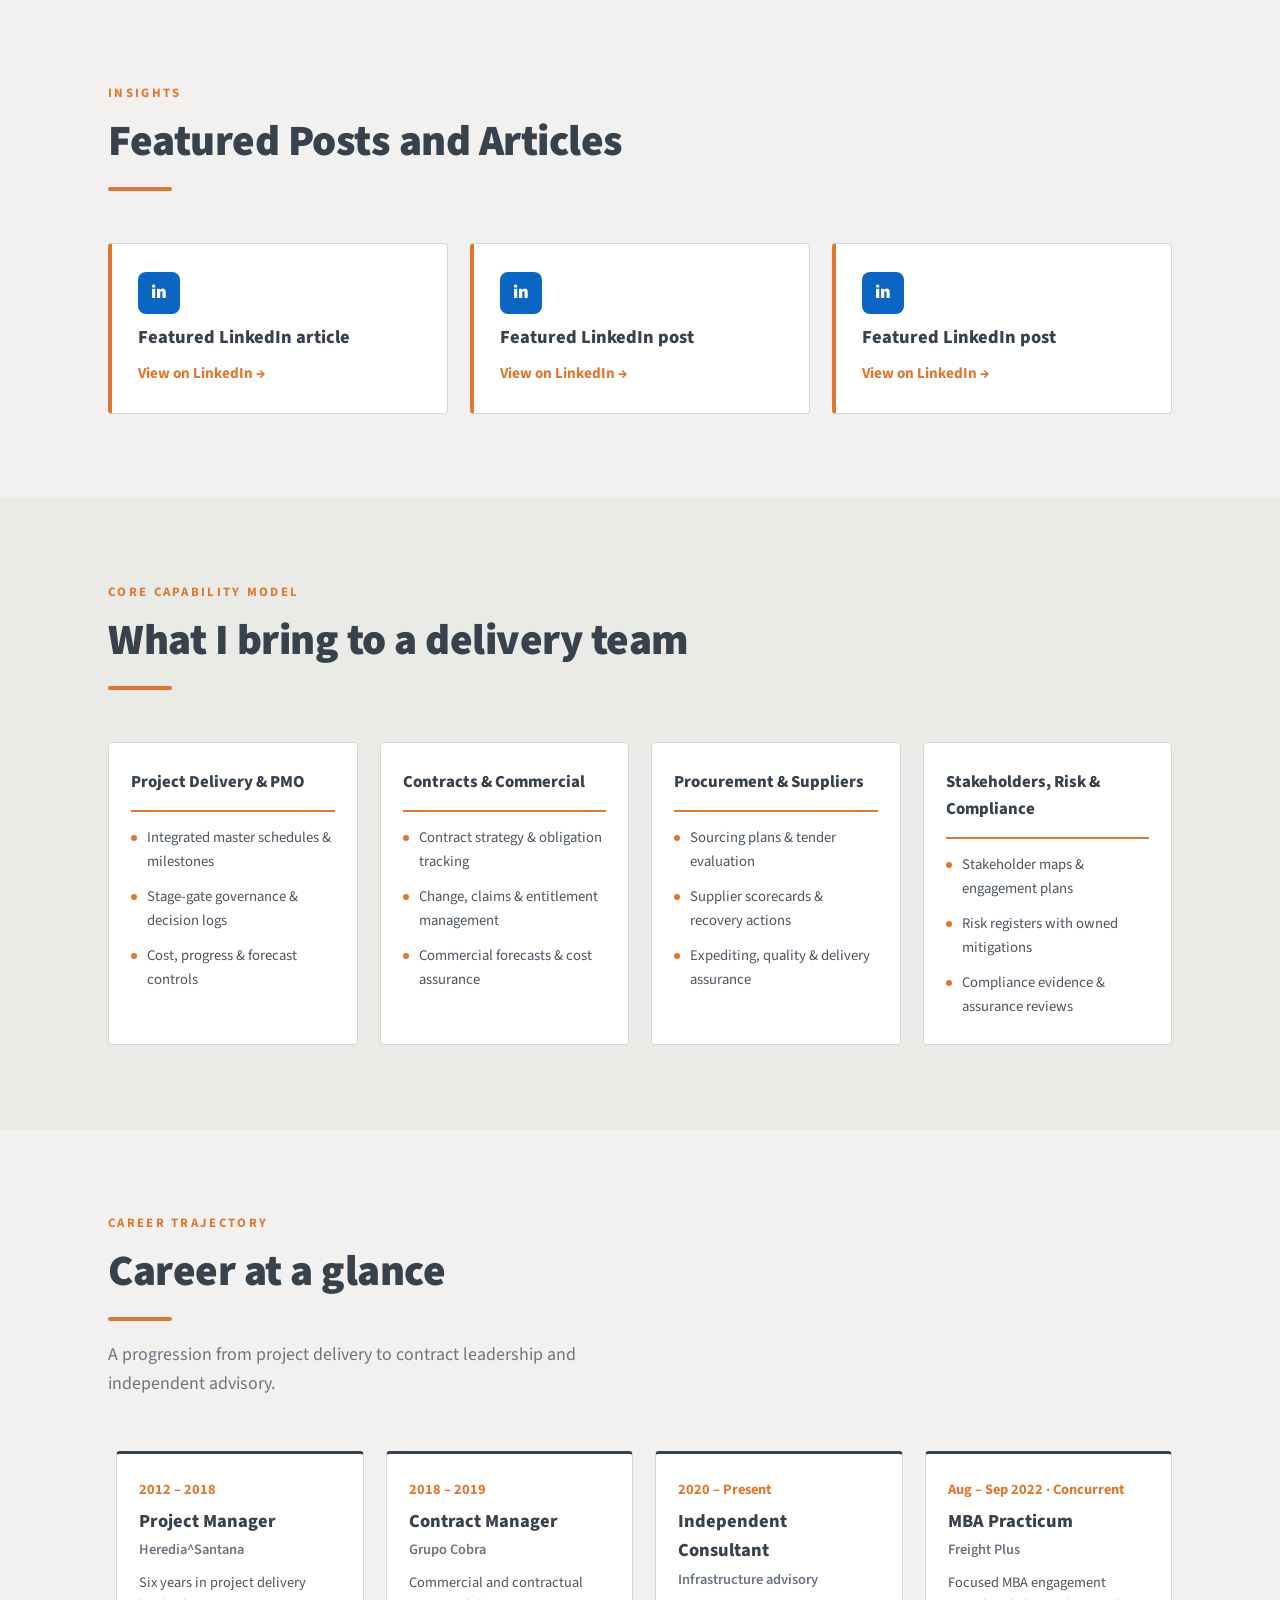
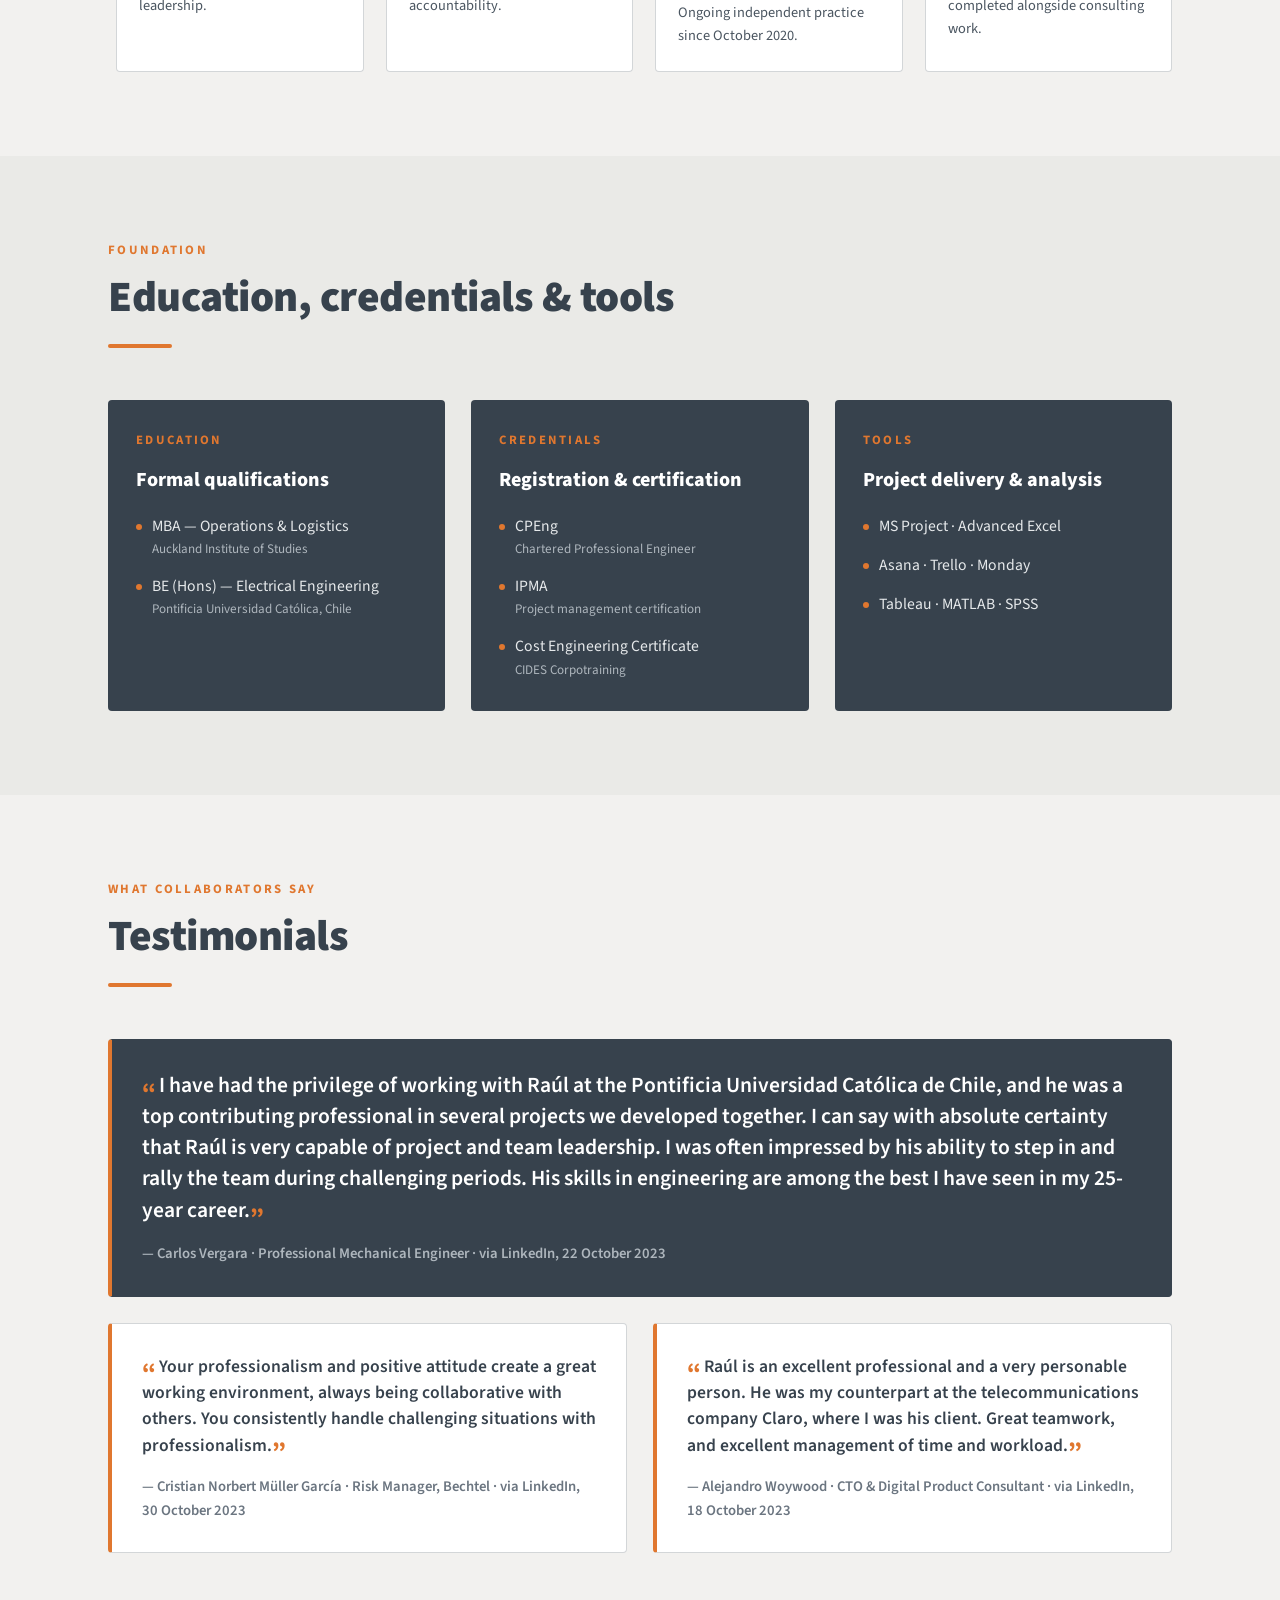
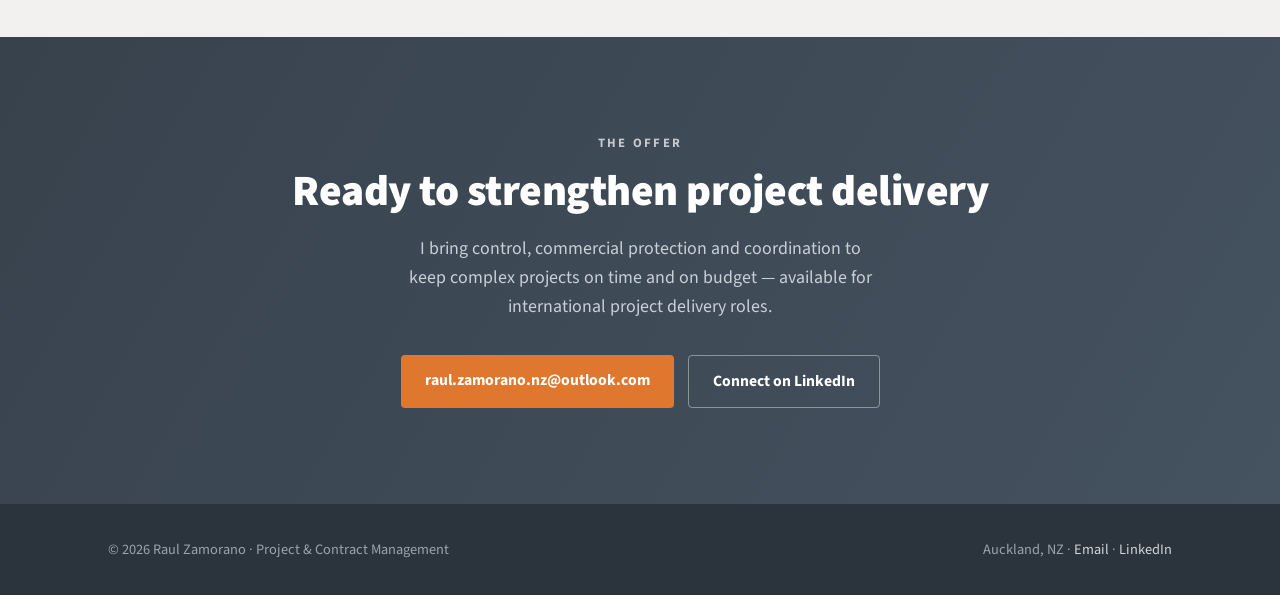
==== commit e73629e4: "Add bilingual EN/ES language toggle Introduces lang-toggle in nav with data-es attributes for Spanis" ====
--- a/index.html
+++ b/index.html
@@ -16,17 +16,19 @@
 <header class="nav">
   <div class="wrap nav-inner">
     <div class="brand">Raul <span>Zamorano</span></div>
-    <input type="checkbox" id="navToggle" class="nav-toggle" aria-label="Toggle navigation">
-    <label for="navToggle" class="burger" aria-hidden="true"><span></span><span></span><span></span></label>
     <nav class="nav-links">
-      <a href="#engagements">Selected Engagements</a>
-      <a href="#clients">Companies &amp; Clients</a>
-      <a href="#featured">Featured</a>
-      <a href="#capabilities">Capabilities</a>
-      <a href="#experience">Experience</a>
-      <a href="#credentials">Credentials</a>
-      <a href="#contact" class="nav-cta">Contact</a>
+      <a href="#engagements" data-es="Proyectos destacados">Selected Engagements</a>
+      <a href="#clients" data-es="Empresas &amp; Clientes">Companies &amp; Clients</a>
+      <a href="#featured" data-es="Destacados">Featured</a>
+      <a href="#capabilities" data-es="Capacidades">Capabilities</a>
+      <a href="#experience" data-es="Experiencia">Experience</a>
+      <a href="#credentials" data-es="Credenciales">Credentials</a>
+      <a href="#contact" class="nav-cta" data-es="Contacto">Contact</a>
     </nav>
+    <div class="lang-toggle" role="group" aria-label="Language / Idioma">
+      <button type="button" class="lang-btn active" data-lang="en" aria-pressed="true">EN</button>
+      <button type="button" class="lang-btn" data-lang="es" aria-pressed="false">ES</button>
+    </div>
   </div>
 </header>
 
@@ -35,19 +37,19 @@
   <div class="wrap hero-grid">
     <div>
       <h1>Raul Zamorano</h1>
-      <p class="hero-lead">Project &amp; Contract Management Leader. Bridging technical depth and MBA-driven commercial discipline to maximise value in capital projects across the energy, mining, and telecom sectors.</p>
+      <p class="hero-lead" data-es="Líder en Gestión de Proyectos y Contratos. Uno la profundidad técnica con la disciplina comercial impulsada por el MBA para maximizar el valor en proyectos de capital en los sectores de energía, minería y telecomunicaciones.">Project &amp; Contract Management Leader. Bridging technical depth and MBA-driven commercial discipline to maximise value in capital projects across the energy, mining, and telecom sectors.</p>
       <div class="hr"></div>
       <div class="hero-cta">
-        <a href="#contact" class="btn btn-primary">Available for project delivery roles</a>
+        <a href="#contact" class="btn btn-primary" data-es="Disponible para roles de entrega de proyectos">Available for project delivery roles</a>
       </div>
     </div>
     <aside class="contact-card">
-      <div class="eyebrow">Contact</div>
+      <div class="eyebrow" data-es="Contacto">Contact</div>
       <ul>
         <li><b>✉</b>raul.zamorano.nz@outlook.com</li>
         <li><b>☎</b>+64 21 180 3030</li>
         <li><b>in</b>linkedin.com/in/raul-zamorano</li>
-        <li><b>◎</b>Auckland, New Zealand · open internationally</li>
+        <li data-es="<b>◎</b>Auckland, Nueva Zelanda · disponible internacionalmente"><b>◎</b>Auckland, New Zealand · open internationally</li>
       </ul>
     </aside>
   </div>
@@ -56,50 +58,40 @@
 <!-- ============ 2. TRUST BAR ============ -->
 <div class="trust">
   <div class="wrap trust-inner">
-    <span class="lbl">Sector &amp; delivery toolkit</span>
+    <span class="lbl" data-es="Sector y herramientas de entrega">Sector &amp; delivery toolkit</span>
     <div class="items">
-      <span class="chip">EPC contracts</span>
-      <span class="chip">HV transmission &amp; substations</span>
-      <span class="chip">Mining &amp; capital projects</span>
-      <span class="chip">PMO &amp; Earned Value</span>
-      <span class="chip">Claims &amp; entitlement</span>
+      <span class="chip" data-es="Contratos EPC">EPC contracts</span>
+      <span class="chip" data-es="Transmisión AT y subestaciones">HV transmission &amp; substations</span>
+      <span class="chip" data-es="Minería y proyectos de capital">Mining &amp; capital projects</span>
+      <span class="chip" data-es="PMO y Valor Ganado">PMO &amp; Earned Value</span>
+      <span class="chip" data-es="Reclamos y derechos contractuales">Claims &amp; entitlement</span>
       <span class="chip">MS Project · Tableau · Advanced Excel</span>
     </div>
-  </div>
-</div>
-
-<!-- ============ 2b. CREDENTIAL STRIP ============ -->
-<div class="cred-strip">
-  <div class="wrap cred-strip-inner">
-    <span class="cs-label">Registered &amp; certified</span>
-    <span class="cs-chip">CPEng — Chartered Professional Engineer</span>
-    <span class="cs-chip">IPMA — Project Management</span>
-    <span class="cs-chip">MBA — Operations &amp; Logistics</span>
   </div>
 </div>
 
 <!-- ============ 3. VALUE PROPOSITION / PILLARS ============ -->
 <section id="about">
   <div class="wrap">
-    <div class="eyebrow">Executive value proposition</div>
-    <h2 class="h-sec">Engineering judgement. Commercial discipline.<br>Delivery visibility.</h2>
-    <div class="rule"></div>
-    <p class="lead">A leader who connects technical decisions to business priorities — and keeps complex delivery visible, governed and measurable.</p>
+    <div class="eyebrow" data-es="Propuesta de valor ejecutiva">Executive value proposition</div>
+    <h2 class="h-sec" data-es="Criterio de ingeniería. Disciplina comercial.<br>Visibilidad de entrega.">Engineering judgement. Commercial discipline.<br>Delivery visibility.</h2>
+    <div class="rule"></div>
+    <p class="lead" data-es="Un líder que conecta las decisiones técnicas con las prioridades del negocio y mantiene la entrega compleja visible, gobernada y medible.">A leader who connects technical decisions to business priorities — and keeps complex delivery visible, governed and measurable.</p>
     <div class="pillars">
       <div class="pillar">
         <div class="num">01</div>
-        <h3>Proven Judgement</h3>
-        <p>More than a decade of documented experience across engineering and project environments. Evidence-led decisions under real delivery constraints.</p>
+        <h3 data-es="Criterio comprobado">Proven Judgement</h3>
+        <p data-es="Más de una década de experiencia documentada en entornos de ingeniería y proyectos. Decisiones basadas en evidencia bajo restricciones reales de entrega.">More than a decade of documented experience across engineering and project environments. Evidence-led decisions under real delivery constraints.</p>
       </div>
       <div class="pillar">
         <div class="num">02</div>
-        <h3>Dual Perspective</h3>
-        <p>Electrical engineering depth reinforced by MBA-level commercial and strategic discipline. Technical credibility translated into business value.</p>
+        <h3 data-es="Perspectiva dual">Dual Perspective</h3>
+        <p data-es="Profundidad en ingeniería eléctrica reforzada por la disciplina comercial y estratégica de nivel MBA. Credibilidad técnica traducida en valor de negocio.">Electrical engineering depth reinforced by MBA-level commercial and strategic discipline. Technical credibility translated into business value.</p>
       </div>
       <div class="pillar">
         <div class="num">03</div>
-        <h3>Visible Delivery</h3>
-        <p>Measurable outcomes, clear governance and direct reporting from risk through execution. Accountability stakeholders can see and trust.</p>
+        <h3 data-es="Entrega visible">Visible Delivery</h3>
+        <p data-es="Resultados medibles, gobernanza clara y reporte directo desde el riesgo hasta la ejecución. Rendición de cuentas que los grupos de interés pueden ver y en la que pueden confiar.">Measurable outcomes, clear governance and direct reporting from risk through execution. Accountability stakeholders can see and trust.</p>
       </div>
     </div>
   </div>
@@ -108,45 +100,45 @@
 <!-- ============ 4. IMPACT METRICS ============ -->
 <section id="impact" style="background:#eaeae7">
   <div class="wrap">
-    <div class="eyebrow">Project performance</div>
-    <h2 class="h-sec">Impact at a glance</h2>
+    <div class="eyebrow" data-es="Desempeño de proyectos">Project performance</div>
+    <h2 class="h-sec" data-es="Impacto de un vistazo">Impact at a glance</h2>
     <div class="rule"></div>
     <div class="metrics">
       <div class="metric feature">
         <span class="idx">01</span>
         <div class="big">USD 80M</div>
         <div class="mline"></div>
-        <div><div class="mt">Project value managed</div><div class="ms">Capital program scale</div></div>
+        <div><div class="mt" data-es="Valor de proyecto gestionado">Project value managed</div><div class="ms" data-es="Escala del programa de capital">Capital program scale</div></div>
       </div>
       <div class="metric">
         <span class="idx">02</span>
         <div class="big">7</div>
         <div class="mline"></div>
-        <div><div class="mt">Countries</div><div class="ms">Multi-market delivery footprint</div></div>
+        <div><div class="mt" data-es="Países">Countries</div><div class="ms" data-es="Presencia de entrega multimercado">Multi-market delivery footprint</div></div>
       </div>
       <div class="metric">
         <span class="idx">03</span>
         <div class="big">39</div>
         <div class="mline"></div>
-        <div><div class="mt">Subcontractors</div><div class="ms">Coordinated across the program</div></div>
+        <div><div class="mt" data-es="Subcontratistas">Subcontractors</div><div class="ms" data-es="Coordinados en el programa">Coordinated across the program</div></div>
       </div>
       <div class="metric">
         <span class="idx">04</span>
         <div class="big">4%</div>
         <div class="mline"></div>
-        <div><div class="mt">Cost reduction</div><div class="ms">Delivered through controls</div></div>
+        <div><div class="mt" data-es="Reducción de costos">Cost reduction</div><div class="ms" data-es="Lograda mediante controles">Delivered through controls</div></div>
       </div>
       <div class="metric">
         <span class="idx">05</span>
         <div class="big">90%</div>
         <div class="mline"></div>
-        <div><div class="mt">Lower claim costs</div><div class="ms">Versus amounts initially charged</div></div>
+        <div><div class="mt" data-es="Menor costo de reclamos">Lower claim costs</div><div class="ms" data-es="Frente a los montos facturados inicialmente">Versus amounts initially charged</div></div>
       </div>
       <div class="metric feature">
         <span class="idx">06</span>
-        <div class="big">Zero</div>
-        <div class="mline"></div>
-        <div><div class="mt">Environmental incidents</div><div class="ms">Across project execution</div></div>
+        <div class="big" data-es="Cero">Zero</div>
+        <div class="mline"></div>
+        <div><div class="mt" data-es="Incidentes ambientales">Environmental incidents</div><div class="ms" data-es="Durante la ejecución del proyecto">Across project execution</div></div>
       </div>
     </div>
   </div>
@@ -155,61 +147,61 @@
 <!-- ============ 5. SELECTED PROJECTS / CASES ============ -->
 <section id="engagements">
   <div class="wrap">
-    <div class="eyebrow">Case studies</div>
-    <h2 class="h-sec">Selected Engagements</h2>
+    <div class="eyebrow" data-es="Casos de estudio">Case studies</div>
+    <h2 class="h-sec" data-es="Proyectos destacados">Selected Engagements</h2>
     <div class="rule"></div>
     <div class="cases">
       <div class="case">
-        <span class="tag">Energy · Transmission</span>
-        <h3>Contract leadership on a USD 80M transmission project</h3>
-        <div class="sub">End-to-end commercial and governance leadership across a complex international delivery ecosystem.</div>
-        <p>Active stewardship of the USD 80M commercial framework, coordinating suppliers across 7 countries and 39 subcontractors, with health &amp; safety, quality and environmental controls embedded throughout.</p>
+        <span class="tag" data-es="Energía · Transmisión">Energy · Transmission</span>
+        <h3 data-es="Liderazgo contractual en un proyecto de transmisión de USD 80M">Contract leadership on a USD 80M transmission project</h3>
+        <div class="sub" data-es="Liderazgo comercial y de gobernanza de extremo a extremo en un complejo ecosistema de entrega internacional.">End-to-end commercial and governance leadership across a complex international delivery ecosystem.</div>
+        <p data-es="Administración activa del marco comercial de USD 80M, coordinando proveedores en 7 países y 39 subcontratistas, con controles de seguridad, calidad y medio ambiente integrados en todo el proceso.">Active stewardship of the USD 80M commercial framework, coordinating suppliers across 7 countries and 39 subcontractors, with health &amp; safety, quality and environmental controls embedded throughout.</p>
         <div class="stats">
-          <div class="stat"><b>4%</b><span>Cost reduction</span></div>
-          <div class="stat"><b>&gt;30%</b><span>Faster payment approvals</span></div>
-          <div class="stat"><b>90%</b><span>Claim-cost reduction</span></div>
+          <div class="stat"><b>4%</b><span data-es="Reducción de costos">Cost reduction</span></div>
+          <div class="stat"><b>&gt;30%</b><span data-es="Aprobaciones de pago más rápidas">Faster payment approvals</span></div>
+          <div class="stat"><b>90%</b><span data-es="Reducción de costo de reclamos">Claim-cost reduction</span></div>
         </div>
       </div>
       <div class="case">
-        <span class="tag">Project controls · PMO</span>
-        <h3>Los Changos–Kapatur substation interconnection</h3>
-        <div class="sub">220 kV interconnection works · USD 10M capex under single integrated control.</div>
-        <p>One PMO over all EPC contractors: scope, budget and schedule baselines under integrated control, earned-value reporting as a single source of truth, SEC/SEA and grid-code compliance tracked, and early-warning thresholds on the capex.</p>
+        <span class="tag" data-es="Control de proyectos · PMO">Project controls · PMO</span>
+        <h3 data-es="Interconexión de la subestación Los Changos–Kapatur">Los Changos–Kapatur substation interconnection</h3>
+        <div class="sub" data-es="Obras de interconexión de 220 kV · capex de USD 10M bajo un control integrado único.">220 kV interconnection works · USD 10M capex under single integrated control.</div>
+        <p data-es="Un PMO sobre todos los contratistas EPC: bases de alcance, presupuesto y cronograma bajo control integrado, reporte de valor ganado como única fuente de verdad, cumplimiento SEC/SEA y de código de red monitoreado, y umbrales de alerta temprana sobre el capex.">One PMO over all EPC contractors: scope, budget and schedule baselines under integrated control, earned-value reporting as a single source of truth, SEC/SEA and grid-code compliance tracked, and early-warning thresholds on the capex.</p>
         <div class="stats">
-          <div class="stat"><b>+20%</b><span>Team efficiency</span></div>
-          <div class="stat"><b>−25%</b><span>Reporting errors</span></div>
-          <div class="stat"><b>100%</b><span>Permits tracked</span></div>
+          <div class="stat"><b>+20%</b><span data-es="Eficiencia del equipo">Team efficiency</span></div>
+          <div class="stat"><b>−25%</b><span data-es="Errores de reporte">Reporting errors</span></div>
+          <div class="stat"><b>100%</b><span data-es="Permisos trazados">Permits tracked</span></div>
         </div>
       </div>
       <div class="case">
-        <span class="tag">Case · Plant start-up</span>
-        <h3>Procurement at industrial scale</h3>
-        <div class="sub">Molybdenum roasting plant · start-up phase.</div>
-        <p>140 purchasing processes run end-to-end for start-up. A five-engineer multicultural team coordinating vendors across languages and time zones, competitive bidding on every package, and contingency planning keeping long-lead items on schedule.</p>
+        <span class="tag" data-es="Caso · Puesta en marcha">Case · Plant start-up</span>
+        <h3 data-es="Abastecimiento a escala industrial">Procurement at industrial scale</h3>
+        <div class="sub" data-es="Planta de tostación de molibdeno · fase de puesta en marcha.">Molybdenum roasting plant · start-up phase.</div>
+        <p data-es="140 procesos de compra ejecutados de extremo a extremo para la puesta en marcha. Un equipo multicultural de cinco ingenieros coordinando proveedores entre idiomas y husos horarios, licitación competitiva en cada paquete y planificación de contingencia que mantuvo los ítems de largo plazo en cronograma.">140 purchasing processes run end-to-end for start-up. A five-engineer multicultural team coordinating vendors across languages and time zones, competitive bidding on every package, and contingency planning keeping long-lead items on schedule.</p>
         <div class="stats">
-          <div class="stat"><b>140</b><span>Purchasing processes</span></div>
+          <div class="stat"><b>140</b><span data-es="Procesos de compra">Purchasing processes</span></div>
         </div>
       </div>
       <div class="case">
-        <span class="tag">Mining · Capital portfolio</span>
-        <h3>Mining &amp; capital-project portfolio</h3>
-        <div class="sub">Controls and commercial assurance across a multi-project portfolio.</div>
-        <p>CAPEX consolidation across the portfolio, a comprehensive audit covering 25 contracts, bid evaluations in competitive tenders, and organisational design and asset valuation (CMP, LCOD, SQM, Collahuasi).</p>
+        <span class="tag" data-es="Minería · Cartera de capital">Mining · Capital portfolio</span>
+        <h3 data-es="Cartera de minería y proyectos de capital">Mining &amp; capital-project portfolio</h3>
+        <div class="sub" data-es="Controles y aseguramiento comercial en una cartera multiproyecto.">Controls and commercial assurance across a multi-project portfolio.</div>
+        <p data-es="Consolidación de CAPEX en la cartera, una auditoría integral de 25 contratos, evaluaciones de ofertas en licitaciones competitivas, y diseño organizacional y valuación de activos (CMP, LCOD, SQM, Collahuasi).">CAPEX consolidation across the portfolio, a comprehensive audit covering 25 contracts, bid evaluations in competitive tenders, and organisational design and asset valuation (CMP, LCOD, SQM, Collahuasi).</p>
         <div class="stats">
-          <div class="stat"><b>25</b><span>Contracts audited</span></div>
+          <div class="stat"><b>25</b><span data-es="Contratos auditados">Contracts audited</span></div>
         </div>
       </div>
       <div class="case wide">
-        <span class="tag">Technology-enabled transformation</span>
-        <h3>Telecom programs — Claro Chile &amp; Entel</h3>
-        <div class="sub">Two Chilean telecom programs where platform work translated directly into measurable operating results.</div>
-        <p><b>Claro Chile:</b> enterprise customer base moved onto a modernized platform in a single quarter. <b>Entel:</b> manual back-office workflows replaced with automated, tooling-driven pipelines.</p>
+        <span class="tag" data-es="Transformación habilitada por tecnología">Technology-enabled transformation</span>
+        <h3 data-es="Programas de telecomunicaciones — Claro Chile y Entel">Telecom programs — Claro Chile &amp; Entel</h3>
+        <div class="sub" data-es="Dos programas chilenos de telecomunicaciones donde el trabajo de plataforma se tradujo directamente en resultados operativos medibles.">Two Chilean telecom programs where platform work translated directly into measurable operating results.</div>
+        <p data-es="<b>Claro Chile:</b> la base de clientes empresariales migró a una plataforma modernizada en un solo trimestre. <b>Entel:</b> los flujos de trabajo manuales de back-office fueron reemplazados por pipelines automatizados."><b>Claro Chile:</b> enterprise customer base moved onto a modernized platform in a single quarter. <b>Entel:</b> manual back-office workflows replaced with automated, tooling-driven pipelines.</p>
         <div class="stats">
-          <div class="stat"><b>200+</b><span>Customers migrated / 3 mo</span></div>
-          <div class="stat"><b>20%</b><span>Operating-cost reduction</span></div>
-          <div class="stat"><b>4×</b><span>Platform capacity</span></div>
-          <div class="stat"><b>48h→3h</b><span>Info delivery cycle</span></div>
-          <div class="stat"><b>18%</b><span>Labour-cost reduction</span></div>
+          <div class="stat"><b>200+</b><span data-es="Clientes migrados / 3 meses">Customers migrated / 3 mo</span></div>
+          <div class="stat"><b>20%</b><span data-es="Reducción de costos operativos">Operating-cost reduction</span></div>
+          <div class="stat"><b>4×</b><span data-es="Capacidad de plataforma">Platform capacity</span></div>
+          <div class="stat"><b>48h→3h</b><span data-es="Ciclo de entrega de información">Info delivery cycle</span></div>
+          <div class="stat"><b>18%</b><span data-es="Reducción de costo laboral">Labour-cost reduction</span></div>
         </div>
       </div>
     </div>
@@ -219,34 +211,34 @@
 <!-- ============ 4b. CLIENTS & EMPLOYERS ============ -->
 <section class="clients" id="clients">
   <div class="wrap">
-    <div class="eyebrow">Companies &amp; clients</div>
-    <h2 class="h-sec">Organizations I've delivered for</h2>
+    <div class="eyebrow" data-es="Empresas y clientes">Companies &amp; clients</div>
+    <h2 class="h-sec" data-es="Organizaciones para las que he entregado">Organizations I've delivered for</h2>
     <div class="rule"></div>
 
     <div class="client-group">
-      <div class="gl">Employers</div>
+      <div class="gl" data-es="Empleadores">Employers</div>
       <div class="tiles">
-        <div class="tile">Heredia^Santana<small>Project Manager · 2012–2018</small></div>
-        <div class="tile">Grupo Cobra<small>Contract Manager · 2018–2019</small></div>
-        <div class="tile">Independent Consulting<small>Infrastructure advisory · 2020–present</small></div>
+        <div class="tile" data-es="Heredia^Santana<small>Gerente de Proyectos · 2012–2018</small>">Heredia^Santana<small>Project Manager · 2012–2018</small></div>
+        <div class="tile" data-es="Grupo Cobra<small>Gerente de Contratos · 2018–2019</small>">Grupo Cobra<small>Contract Manager · 2018–2019</small></div>
+        <div class="tile" data-es="Consultoría Independiente<small>Asesoría en infraestructura · 2020–presente</small>">Independent Consulting<small>Infrastructure advisory · 2020–present</small></div>
       </div>
     </div>
 
     <div class="client-group">
-      <div class="gl">Selected clients &amp; stakeholders</div>
+      <div class="gl" data-es="Clientes y grupos de interés destacados">Selected clients &amp; stakeholders</div>
       <div class="logo-wall">
-        <div class="logo"><div class="ic"><img src="Logos/saesa_logo.jpeg" alt="SAESA logo" loading="lazy"></div><div class="nm">SAESA</div><div class="sec">Energy</div></div>
-        <div class="logo"><div class="ic"><img src="Logos/engie_chile_logo.jpeg" alt="Engie logo" loading="lazy"></div><div class="nm">Engie</div><div class="sec">Energy</div></div>
-        <div class="logo"><div class="ic"><img src="Logos/transelec_s_a__logo.jpeg" alt="Transelec logo" loading="lazy"></div><div class="nm">Transelec</div><div class="sec">Transmission</div></div>
-        <div class="logo"><div class="ic"><img src="Logos/bhp_logo.jpeg" alt="BHP logo" loading="lazy"></div><div class="nm">BHP</div><div class="sec">Mining</div></div>
-        <div class="logo"><div class="ic"><img src="Logos/cmpchile_logo.jpeg" alt="CMP logo" loading="lazy"></div><div class="nm">CMP</div><div class="sec">Mining</div></div>
-        <div class="logo"><div class="ic"><img src="Logos/codelco_logo.jpeg" alt="Codelco logo" loading="lazy"></div><div class="nm">Codelco</div><div class="sec">Mining</div></div>
-        <div class="logo"><div class="ic"><img src="Logos/sqm_logo.jpeg" alt="SQM logo" loading="lazy"></div><div class="nm">SQM</div><div class="sec">Chemicals</div></div>
-        <div class="logo"><div class="ic"><img src="Logos/collahuasicl_logo.jpeg" alt="Collahuasi logo" loading="lazy"></div><div class="nm">Collahuasi</div><div class="sec">Mining</div></div>
-        <div class="logo"><div class="ic"><img src="Logos/entel_logo.jpeg" alt="Entel logo" loading="lazy"></div><div class="nm">Entel</div><div class="sec">Telecom</div></div>
-        <div class="logo"><div class="ic"><img src="Logos/claro_logo.jpeg" alt="Claro logo" loading="lazy"></div><div class="nm">Claro</div><div class="sec">Telecom</div></div>
-        <div class="logo"><div class="ic"><img src="Logos/google_logo.jpeg" alt="Google logo" loading="lazy"></div><div class="nm">Google</div><div class="sec">Technology</div></div>
-        <div class="logo"><div class="ic"><img src="Logos/metrodesantiago_logo.jpeg" alt="Metro de Santiago logo" loading="lazy"></div><div class="nm">Metro de Santiago</div><div class="sec">Infrastructure</div></div>
+        <div class="logo"><div class="ic"><img src="Logos/saesa_logo.jpeg" alt="SAESA logo" loading="lazy"></div><div class="nm">SAESA</div><div class="sec" data-es="Energía">Energy</div></div>
+        <div class="logo"><div class="ic"><img src="Logos/engie_chile_logo.jpeg" alt="Engie logo" loading="lazy"></div><div class="nm">Engie</div><div class="sec" data-es="Energía">Energy</div></div>
+        <div class="logo"><div class="ic"><img src="Logos/transelec_s_a__logo.jpeg" alt="Transelec logo" loading="lazy"></div><div class="nm">Transelec</div><div class="sec" data-es="Transmisión">Transmission</div></div>
+        <div class="logo"><div class="ic"><img src="Logos/bhp_logo.jpeg" alt="BHP logo" loading="lazy"></div><div class="nm">BHP</div><div class="sec" data-es="Minería">Mining</div></div>
+        <div class="logo"><div class="ic"><img src="Logos/cmpchile_logo.jpeg" alt="CMP logo" loading="lazy"></div><div class="nm">CMP</div><div class="sec" data-es="Minería">Mining</div></div>
+        <div class="logo"><div class="ic"><img src="Logos/codelco_logo.jpeg" alt="Codelco logo" loading="lazy"></div><div class="nm">Codelco</div><div class="sec" data-es="Minería">Mining</div></div>
+        <div class="logo"><div class="ic"><img src="Logos/sqm_logo.jpeg" alt="SQM logo" loading="lazy"></div><div class="nm">SQM</div><div class="sec" data-es="Químicos">Chemicals</div></div>
+        <div class="logo"><div class="ic"><img src="Logos/collahuasicl_logo.jpeg" alt="Collahuasi logo" loading="lazy"></div><div class="nm">Collahuasi</div><div class="sec" data-es="Minería">Mining</div></div>
+        <div class="logo"><div class="ic"><img src="Logos/entel_logo.jpeg" alt="Entel logo" loading="lazy"></div><div class="nm">Entel</div><div class="sec" data-es="Telecomunicaciones">Telecom</div></div>
+        <div class="logo"><div class="ic"><img src="Logos/claro_logo.jpeg" alt="Claro logo" loading="lazy"></div><div class="nm">Claro</div><div class="sec" data-es="Telecomunicaciones">Telecom</div></div>
+        <div class="logo"><div class="ic"><img src="Logos/google_logo.jpeg" alt="Google logo" loading="lazy"></div><div class="nm">Google</div><div class="sec" data-es="Tecnología">Technology</div></div>
+        <div class="logo"><div class="ic"><img src="Logos/metrodesantiago_logo.jpeg" alt="Metro de Santiago logo" loading="lazy"></div><div class="nm">Metro de Santiago</div><div class="sec" data-es="Infraestructura">Infrastructure</div></div>
       </div>
     </div>
   </div>
@@ -255,24 +247,24 @@
 <!-- ============ 4c. FEATURED POSTS ============ -->
 <section id="featured">
   <div class="wrap">
-    <div class="eyebrow">Insights</div>
-    <h2 class="h-sec">Featured Posts and Articles</h2>
+    <div class="eyebrow" data-es="Publicaciones">Insights</div>
+    <h2 class="h-sec" data-es="Publicaciones y Artículos Destacados">Featured Posts and Articles</h2>
     <div class="rule"></div>
     <div class="featured-grid">
       <a class="featured-card" href="https://www.linkedin.com/feed/update/urn:li:ugcPost:7497533022917980160/" target="_blank" rel="noopener noreferrer">
         <span class="featured-badge">in</span>
-        <span class="featured-label">Featured LinkedIn article</span>
-        <span class="featured-cta">View on LinkedIn &rarr;</span>
+        <span class="featured-label" data-es="Artículo destacado en LinkedIn">Featured LinkedIn article</span>
+        <span class="featured-cta" data-es="Ver en LinkedIn &rarr;">View on LinkedIn &rarr;</span>
       </a>
       <a class="featured-card" href="https://www.linkedin.com/feed/update/urn:li:share:7467689134136905728/" target="_blank" rel="noopener noreferrer">
         <span class="featured-badge">in</span>
-        <span class="featured-label">Featured LinkedIn post</span>
-        <span class="featured-cta">View on LinkedIn &rarr;</span>
+        <span class="featured-label" data-es="Publicación destacada en LinkedIn">Featured LinkedIn post</span>
+        <span class="featured-cta" data-es="Ver en LinkedIn &rarr;">View on LinkedIn &rarr;</span>
       </a>
       <a class="featured-card" href="https://www.linkedin.com/feed/update/urn:li:share:7432160044902670336/" target="_blank" rel="noopener noreferrer">
         <span class="featured-badge">in</span>
-        <span class="featured-label">Featured LinkedIn post</span>
-        <span class="featured-cta">View on LinkedIn &rarr;</span>
+        <span class="featured-label" data-es="Publicación destacada en LinkedIn">Featured LinkedIn post</span>
+        <span class="featured-cta" data-es="Ver en LinkedIn &rarr;">View on LinkedIn &rarr;</span>
       </a>
     </div>
   </div>
@@ -281,44 +273,40 @@
 <!-- ============ 6. CORE CAPABILITY MODEL ============ -->
 <section id="capabilities" style="background:#eaeae7">
   <div class="wrap">
-    <div class="eyebrow">Core capability model</div>
-    <h2 class="h-sec">What I bring to a delivery team</h2>
+    <div class="eyebrow" data-es="Modelo de capacidades clave">Core capability model</div>
+    <h2 class="h-sec" data-es="Lo que aporto a un equipo de entrega">What I bring to a delivery team</h2>
     <div class="rule"></div>
     <div class="cap">
       <div class="col">
-        <div class="cap-ic"><svg viewBox="0 0 24 24" fill="none" stroke="currentColor" stroke-width="1.75" stroke-linecap="round" stroke-linejoin="round"><rect x="3" y="4" width="18" height="17" rx="2"/><path d="M3 9h18M8 2v4M16 2v4"/><path d="M8.5 14.5l2.2 2.2 4.3-4.3"/></svg></div>
-        <h4>Project Delivery &amp; PMO</h4>
-        <ul>
-          <li>Integrated master schedules &amp; milestones</li>
-          <li>Stage-gate governance &amp; decision logs</li>
-          <li>Cost, progress &amp; forecast controls</li>
+        <h4 data-es="Entrega de Proyectos y PMO">Project Delivery &amp; PMO</h4>
+        <ul>
+          <li data-es="Cronogramas maestros integrados y hitos">Integrated master schedules &amp; milestones</li>
+          <li data-es="Gobernanza por etapas y registros de decisiones">Stage-gate governance &amp; decision logs</li>
+          <li data-es="Controles de costo, avance y pronóstico">Cost, progress &amp; forecast controls</li>
         </ul>
       </div>
       <div class="col">
-        <div class="cap-ic"><svg viewBox="0 0 24 24" fill="none" stroke="currentColor" stroke-width="1.75" stroke-linecap="round" stroke-linejoin="round"><path d="M7 3h7l4 4v13a1 1 0 0 1-1 1H7a1 1 0 0 1-1-1V4a1 1 0 0 1 1-1z"/><path d="M14 3v4h4"/><path d="M9 13h6M9 16.5h6"/></svg></div>
-        <h4>Contracts &amp; Commercial</h4>
-        <ul>
-          <li>Contract strategy &amp; obligation tracking</li>
-          <li>Change, claims &amp; entitlement management</li>
-          <li>Commercial forecasts &amp; cost assurance</li>
+        <h4 data-es="Contratos y Comercial">Contracts &amp; Commercial</h4>
+        <ul>
+          <li data-es="Estrategia contractual y seguimiento de obligaciones">Contract strategy &amp; obligation tracking</li>
+          <li data-es="Gestión de cambios, reclamos y derechos contractuales">Change, claims &amp; entitlement management</li>
+          <li data-es="Pronósticos comerciales y aseguramiento de costos">Commercial forecasts &amp; cost assurance</li>
         </ul>
       </div>
       <div class="col">
-        <div class="cap-ic"><svg viewBox="0 0 24 24" fill="none" stroke="currentColor" stroke-width="1.75" stroke-linecap="round" stroke-linejoin="round"><path d="M12 3l8 4.5v9L12 21l-8-4.5v-9L12 3z"/><path d="M4 7.5l8 4.5 8-4.5M12 12v9"/></svg></div>
-        <h4>Procurement &amp; Suppliers</h4>
-        <ul>
-          <li>Sourcing plans &amp; tender evaluation</li>
-          <li>Supplier scorecards &amp; recovery actions</li>
-          <li>Expediting, quality &amp; delivery assurance</li>
+        <h4 data-es="Abastecimiento y Proveedores">Procurement &amp; Suppliers</h4>
+        <ul>
+          <li data-es="Planes de abastecimiento y evaluación de licitaciones">Sourcing plans &amp; tender evaluation</li>
+          <li data-es="Tableros de proveedores y acciones de recuperación">Supplier scorecards &amp; recovery actions</li>
+          <li data-es="Aceleración, calidad y aseguramiento de la entrega">Expediting, quality &amp; delivery assurance</li>
         </ul>
       </div>
       <div class="col">
-        <div class="cap-ic"><svg viewBox="0 0 24 24" fill="none" stroke="currentColor" stroke-width="1.75" stroke-linecap="round" stroke-linejoin="round"><path d="M12 3l7 3v5c0 4.5-3 7.6-7 9-4-1.4-7-4.5-7-9V6l7-3z"/><path d="M9.3 12l1.9 1.9L15 10"/></svg></div>
-        <h4>Stakeholders, Risk &amp; Compliance</h4>
-        <ul>
-          <li>Stakeholder maps &amp; engagement plans</li>
-          <li>Risk registers with owned mitigations</li>
-          <li>Compliance evidence &amp; assurance reviews</li>
+        <h4 data-es="Grupos de Interés, Riesgo y Cumplimiento">Stakeholders, Risk &amp; Compliance</h4>
+        <ul>
+          <li data-es="Mapas de grupos de interés y planes de vinculación">Stakeholder maps &amp; engagement plans</li>
+          <li data-es="Registros de riesgo con mitigaciones asignadas">Risk registers with owned mitigations</li>
+          <li data-es="Evidencia de cumplimiento y revisiones de aseguramiento">Compliance evidence &amp; assurance reviews</li>
         </ul>
       </div>
     </div>
@@ -328,35 +316,35 @@
 <!-- ============ 7. EXPERIENCE TIMELINE ============ -->
 <section id="experience">
   <div class="wrap">
-    <div class="eyebrow">Career trajectory</div>
-    <h2 class="h-sec">Career at a glance</h2>
-    <div class="rule"></div>
-    <p class="lead">A progression from project delivery to contract leadership and independent advisory.</p>
+    <div class="eyebrow" data-es="Trayectoria profesional">Career trajectory</div>
+    <h2 class="h-sec" data-es="Carrera de un vistazo">Career at a glance</h2>
+    <div class="rule"></div>
+    <p class="lead" data-es="Una progresión desde la entrega de proyectos al liderazgo contractual y la asesoría independiente.">A progression from project delivery to contract leadership and independent advisory.</p>
     <div class="timeline">
       <div class="tl-track">
         <div class="tl-item">
           <div class="yr">2012 – 2018</div>
-          <h4>Project Manager</h4>
+          <h4 data-es="Gerente de Proyectos">Project Manager</h4>
           <div class="org">Heredia^Santana</div>
-          <p>Six years in project delivery leadership.</p>
+          <p data-es="Seis años liderando la entrega de proyectos.">Six years in project delivery leadership.</p>
         </div>
         <div class="tl-item">
           <div class="yr">2018 – 2019</div>
-          <h4>Contract Manager</h4>
+          <h4 data-es="Gerente de Contratos">Contract Manager</h4>
           <div class="org">Grupo Cobra</div>
-          <p>Commercial and contractual accountability.</p>
+          <p data-es="Responsabilidad comercial y contractual.">Commercial and contractual accountability.</p>
         </div>
         <div class="tl-item">
           <div class="yr">2020 – Present</div>
-          <h4>Independent Consultant</h4>
-          <div class="org">Infrastructure advisory</div>
-          <p>Ongoing independent practice since October 2020.</p>
+          <h4 data-es="Consultor Independiente">Independent Consultant</h4>
+          <div class="org" data-es="Asesoría en infraestructura">Infrastructure advisory</div>
+          <p data-es="Práctica independiente continua desde octubre de 2020.">Ongoing independent practice since October 2020.</p>
         </div>
         <div class="tl-item">
-          <div class="yr">Aug – Sep 2022 · Concurrent</div>
-          <h4>MBA Practicum</h4>
+          <div class="yr" data-es="Ago – Sep 2022 · Concurrente">Aug – Sep 2022 · Concurrent</div>
+          <h4 data-es="Practicum de MBA">MBA Practicum</h4>
           <div class="org">Freight Plus</div>
-          <p>Focused MBA engagement completed alongside consulting work.</p>
+          <p data-es="Engagement de MBA enfocado, completado en paralelo al trabajo de consultoría.">Focused MBA engagement completed alongside consulting work.</p>
         </div>
       </div>
     </div>
@@ -366,30 +354,30 @@
 <!-- ============ 8. CREDENTIALS ============ -->
 <section id="credentials" style="background:#eaeae7">
   <div class="wrap">
-    <div class="eyebrow">Foundation</div>
-    <h2 class="h-sec">Education, credentials &amp; tools</h2>
+    <div class="eyebrow" data-es="Formación">Foundation</div>
+    <h2 class="h-sec" data-es="Educación, credenciales y herramientas">Education, credentials &amp; tools</h2>
     <div class="rule"></div>
     <div class="cred">
       <div class="box">
-        <div class="eyebrow">Education</div>
-        <h4>Formal qualifications</h4>
-        <ul>
-          <li>MBA — Operations &amp; Logistics<small>Auckland Institute of Studies</small></li>
-          <li>BE (Hons) — Electrical Engineering<small>Pontificia Universidad Católica, Chile</small></li>
+        <div class="eyebrow" data-es="Educación">Education</div>
+        <h4 data-es="Títulos formales">Formal qualifications</h4>
+        <ul>
+          <li data-es="MBA — Operaciones y Logística<small>Auckland Institute of Studies</small>">MBA — Operations &amp; Logistics<small>Auckland Institute of Studies</small></li>
+          <li data-es="Ingeniería Eléctrica (Hons)<small>Pontificia Universidad Católica, Chile</small>">BE (Hons) — Electrical Engineering<small>Pontificia Universidad Católica, Chile</small></li>
         </ul>
       </div>
       <div class="box">
-        <div class="eyebrow">Credentials</div>
-        <h4>Registration &amp; certification</h4>
-        <ul>
-          <li>CPEng<small>Chartered Professional Engineer</small></li>
-          <li>IPMA<small>Project management certification</small></li>
-          <li>Cost Engineering Certificate<small>CIDES Corpotraining</small></li>
+        <div class="eyebrow" data-es="Credenciales">Credentials</div>
+        <h4 data-es="Registro y certificación">Registration &amp; certification</h4>
+        <ul>
+          <li data-es="CPEng<small>Ingeniero Profesional Colegiado</small>">CPEng<small>Chartered Professional Engineer</small></li>
+          <li data-es="IPMA<small>Certificación en dirección de proyectos</small>">IPMA<small>Project management certification</small></li>
+          <li data-es="Certificado en Ingeniería de Costos<small>CIDES Corpotraining</small>">Cost Engineering Certificate<small>CIDES Corpotraining</small></li>
         </ul>
       </div>
       <div class="box">
-        <div class="eyebrow">Tools</div>
-        <h4>Project delivery &amp; analysis</h4>
+        <div class="eyebrow" data-es="Herramientas">Tools</div>
+        <h4 data-es="Entrega de proyectos y análisis">Project delivery &amp; analysis</h4>
         <ul>
           <li>MS Project · Advanced Excel</li>
           <li>Asana · Trello · Monday</li>
@@ -408,16 +396,16 @@
     <div class="rule"></div>
     <div class="quotes">
       <div class="quote featured">
-        <p><span class="mark">&ldquo;</span>I have had the privilege of working with Raúl at the Pontificia Universidad Católica de Chile, and he was a top contributing professional in several projects we developed together. I can say with absolute certainty that Raúl is very capable of project and team leadership. I was often impressed by his ability to step in and rally the team during challenging periods. His skills in engineering are among the best I have seen in my 25-year career.&rdquo;</p>
-        <div class="who">— Carlos Vergara · Professional Mechanical Engineer · via LinkedIn, 22 October 2023</div>
+        <p><span class="mark">&ldquo;</span><span data-es="Tuve el privilegio de trabajar con Raúl en la Pontificia Universidad Católica de Chile, y fue un profesional destacado en varios proyectos que desarrollamos juntos. Puedo afirmar con total certeza que Raúl es muy capaz en el liderazgo de proyectos y de equipos. A menudo me impresionó su capacidad para intervenir y unir al equipo en períodos difíciles. Sus habilidades en ingeniería están entre las mejores que he visto en mis 25 años de carrera.">I have had the privilege of working with Raúl at the Pontificia Universidad Católica de Chile, and he was a top contributing professional in several projects we developed together. I can say with absolute certainty that Raúl is very capable of project and team leadership. I was often impressed by his ability to step in and rally the team during challenging periods. His skills in engineering are among the best I have seen in my 25-year career.</span><span class="mark">&rdquo;</span></p>
+        <div class="who" data-es="— Carlos Vergara · Ingeniero Mecánico Profesional · vía LinkedIn, 22 de octubre de 2023">— Carlos Vergara · Professional Mechanical Engineer · via LinkedIn, 22 October 2023</div>
       </div>
       <div class="quote">
-        <p><span class="mark">&ldquo;</span>Your professionalism and positive attitude create a great working environment, always being collaborative with others. You consistently handle challenging situations with professionalism.&rdquo;</p>
-        <div class="who">— Cristian Norbert Müller García · Risk Manager, Bechtel · via LinkedIn, 30 October 2023</div>
+        <p><span class="mark">&ldquo;</span><span data-es="Tu profesionalismo y actitud positiva crean un excelente ambiente de trabajo, siempre colaborando con los demás. Manejas consistentemente situaciones difíciles con profesionalismo.">Your professionalism and positive attitude create a great working environment, always being collaborative with others. You consistently handle challenging situations with professionalism.</span><span class="mark">&rdquo;</span></p>
+        <div class="who" data-es="— Cristian Norbert Müller García · Gerente de Riesgos, Bechtel · vía LinkedIn, 30 de octubre de 2023">— Cristian Norbert Müller García · Risk Manager, Bechtel · via LinkedIn, 30 October 2023</div>
       </div>
       <div class="quote">
-        <p><span class="mark">&ldquo;</span>Raúl is an excellent professional and a very personable person. He was my counterpart at the telecommunications company Claro, where I was his client. Great teamwork, and excellent management of time and workload.&rdquo;</p>
-        <div class="who">— Alejandro Woywood · CTO &amp; Digital Product Consultant · via LinkedIn, 18 October 2023</div>
+        <p><span class="mark">&ldquo;</span><span data-es="Raúl es un excelente profesional y una persona muy agradable. Fue mi contraparte en la empresa de telecomunicaciones Claro, y yo era su cliente. Buen trabajo en equipo, y un excelente manejo del tiempo y la carga de trabajo.">Raúl is an excellent professional and a very personable person. He was my counterpart at the telecommunications company Claro, where I was his client. Great teamwork, and excellent management of time and workload.</span><span class="mark">&rdquo;</span></p>
+        <div class="who" data-es="— Alejandro Woywood · CTO y Consultor de Producto Digital · vía LinkedIn, 18 de octubre de 2023">— Alejandro Woywood · CTO &amp; Digital Product Consultant · via LinkedIn, 18 October 2023</div>
       </div>
     </div>
   </div>
@@ -426,22 +414,44 @@
 <!-- ============ 10. CTA ============ -->
 <section class="cta" id="contact">
   <div class="wrap">
-    <div class="eyebrow" style="color:#fff;opacity:.7">The offer</div>
-    <h2 class="h-sec">Ready to strengthen project delivery</h2>
-    <p>I bring control, commercial protection and coordination to keep complex projects on time and on budget — available for international project delivery roles.</p>
+    <div class="eyebrow" style="color:#fff;opacity:.7" data-es="La propuesta">The offer</div>
+    <h2 class="h-sec" data-es="Listo para fortalecer la entrega de proyectos">Ready to strengthen project delivery</h2>
+    <p data-es="Aporto control, protección comercial y coordinación para mantener los proyectos complejos en plazo y en presupuesto — disponible para roles de entrega de proyectos a nivel internacional.">I bring control, commercial protection and coordination to keep complex projects on time and on budget — available for international project delivery roles.</p>
     <div class="hero-cta">
       <a href="mailto:raul.zamorano.nz@outlook.com" class="btn btn-primary">raul.zamorano.nz@outlook.com</a>
-      <a href="https://linkedin.com/in/raul-zamorano" class="btn btn-ghost">Connect on LinkedIn</a>
+      <a href="https://linkedin.com/in/raul-zamorano" class="btn btn-ghost" data-es="Conectar en LinkedIn">Connect on LinkedIn</a>
     </div>
   </div>
 </section>
 
 <footer>
   <div class="wrap foot">
-    <div>© 2026 Raul Zamorano · Project &amp; Contract Management</div>
-    <div>Auckland, NZ · <a href="mailto:raul.zamorano.nz@outlook.com">Email</a> · <a href="https://linkedin.com/in/raul-zamorano">LinkedIn</a></div>
+    <div data-es="© 2026 Raul Zamorano · Gestión de Proyectos y Contratos">© 2026 Raul Zamorano · Project &amp; Contract Management</div>
+    <div data-es="Auckland, NZ · <a href=&quot;mailto:raul.zamorano.nz@outlook.com&quot;>Correo</a> · <a href=&quot;https://linkedin.com/in/raul-zamorano&quot;>LinkedIn</a>">Auckland, NZ · <a href="mailto:raul.zamorano.nz@outlook.com">Email</a> · <a href="https://linkedin.com/in/raul-zamorano">LinkedIn</a></div>
   </div>
 </footer>
 
+<script>
+(function(){
+  var els = Array.prototype.slice.call(document.querySelectorAll('[data-es]'));
+  els.forEach(function(el){ el.setAttribute('data-en', el.innerHTML); });
+  function setLang(l){
+    els.forEach(function(el){ el.innerHTML = (l === 'es' ? el.getAttribute('data-es') : el.getAttribute('data-en')); });
+    document.documentElement.lang = l;
+    try { localStorage.setItem('rz-lang', l); } catch(e){}
+    Array.prototype.forEach.call(document.querySelectorAll('.lang-btn'), function(b){
+      var on = b.getAttribute('data-lang') === l;
+      b.setAttribute('aria-pressed', on ? 'true' : 'false');
+      b.classList.toggle('active', on);
+    });
+  }
+  var saved = 'en';
+  try { var m = location.search.match(/[?&]lang=(en|es)/); saved = m ? m[1] : (localStorage.getItem('rz-lang') || 'en'); } catch(e){}
+  setLang(saved);
+  Array.prototype.forEach.call(document.querySelectorAll('.lang-btn'), function(b){
+    b.addEventListener('click', function(){ setLang(b.getAttribute('data-lang')); });
+  });
+})();
+</script>
 </body>
 </html>
--- a/style.css
+++ b/style.css
@@ -35,6 +35,11 @@
   .nav-cta{background:var(--orange);color:#fff!important;padding:8px 16px;border-radius:var(--radius);font-weight:700}
   .nav-cta:hover{background:var(--orange-dk)}
   .burger{display:none}
+  .lang-toggle{display:inline-flex;gap:4px;margin-left:18px;border:1px solid rgba(255,255,255,.25);border-radius:20px;padding:3px;align-items:center}
+  .lang-btn{background:transparent;border:0;color:#cfd5da;font-family:inherit;font-size:.82rem;font-weight:700;padding:4px 12px;border-radius:16px;cursor:pointer;letter-spacing:.04em;transition:background .2s,color .2s}
+  .lang-btn:hover{color:#fff}
+  .lang-btn.active{background:var(--orange);color:#fff}
+  .lang-btn:focus-visible{outline:2px solid var(--orange);outline-offset:2px}
 
   /* ---------- HERO ---------- */
   .hero{position:relative;background:
@@ -218,31 +223,3 @@
     .case:hover{box-shadow:none;transform:none}
     a{color:inherit}
   }
-
-  /* ============ ADDED v3: capability icons, credential strip, mobile nav ============ */
-  /* Capability model line icons */
-  .cap .col .cap-ic{width:46px;height:46px;display:flex;align-items:center;justify-content:center;background:rgba(224,119,47,.10);border-radius:10px;margin-bottom:16px;color:var(--orange)}
-  .cap .col .cap-ic svg{width:27px;height:27px;display:block}
-
-  /* Credential strip under the trust bar */
-  .cred-strip{background:var(--slate);color:#fff;padding:14px 0}
-  .cred-strip-inner{display:flex;align-items:center;flex-wrap:wrap;gap:10px 14px}
-  .cs-label{font-size:.72rem;font-weight:700;letter-spacing:.16em;text-transform:uppercase;color:var(--orange);margin-right:4px}
-  .cs-chip{font-size:.85rem;font-weight:600;color:#e6e9eb;border:1px solid rgba(255,255,255,.18);border-radius:20px;padding:4px 13px;white-space:nowrap}
-  @media(max-width:620px){.cred-strip-inner{gap:8px 10px}.cs-chip{font-size:.78rem;padding:3px 11px}}
-
-  /* Mobile navigation (no JS, checkbox toggle) */
-  .nav-toggle{position:absolute;opacity:0;pointer-events:none}
-  .burger{display:none;flex-direction:column;justify-content:center;align-items:center;gap:5px;width:40px;height:40px;cursor:pointer;border-radius:6px}
-  .burger span{display:block;width:22px;height:2px;background:#fff;border-radius:2px;transition:transform .2s ease,opacity .2s ease}
-  @media(max-width:900px){
-    .burger{display:flex}
-    .nav-links{display:none;position:absolute;top:62px;left:0;right:0;flex-direction:column;gap:0;background:rgba(55,66,77,.98);padding:8px 0;border-bottom:1px solid rgba(255,255,255,.1);box-shadow:0 12px 24px rgba(0,0,0,.22)}
-    .nav-links a{padding:13px 28px;width:100%;font-size:1rem}
-    .nav-cta{margin:8px 28px;width:auto;text-align:center}
-    .nav-toggle:checked ~ .nav-links{display:flex}
-    .nav-toggle:checked ~ .burger span:nth-child(1){transform:translateY(7px) rotate(45deg)}
-    .nav-toggle:checked ~ .burger span:nth-child(2){opacity:0}
-    .nav-toggle:checked ~ .burger span:nth-child(3){transform:translateY(-7px) rotate(-45deg)}
-  }
-  @media print{.burger,.nav-toggle{display:none!important}.nav-links{display:none!important}.cred-strip{-webkit-print-color-adjust:exact;print-color-adjust:exact}}
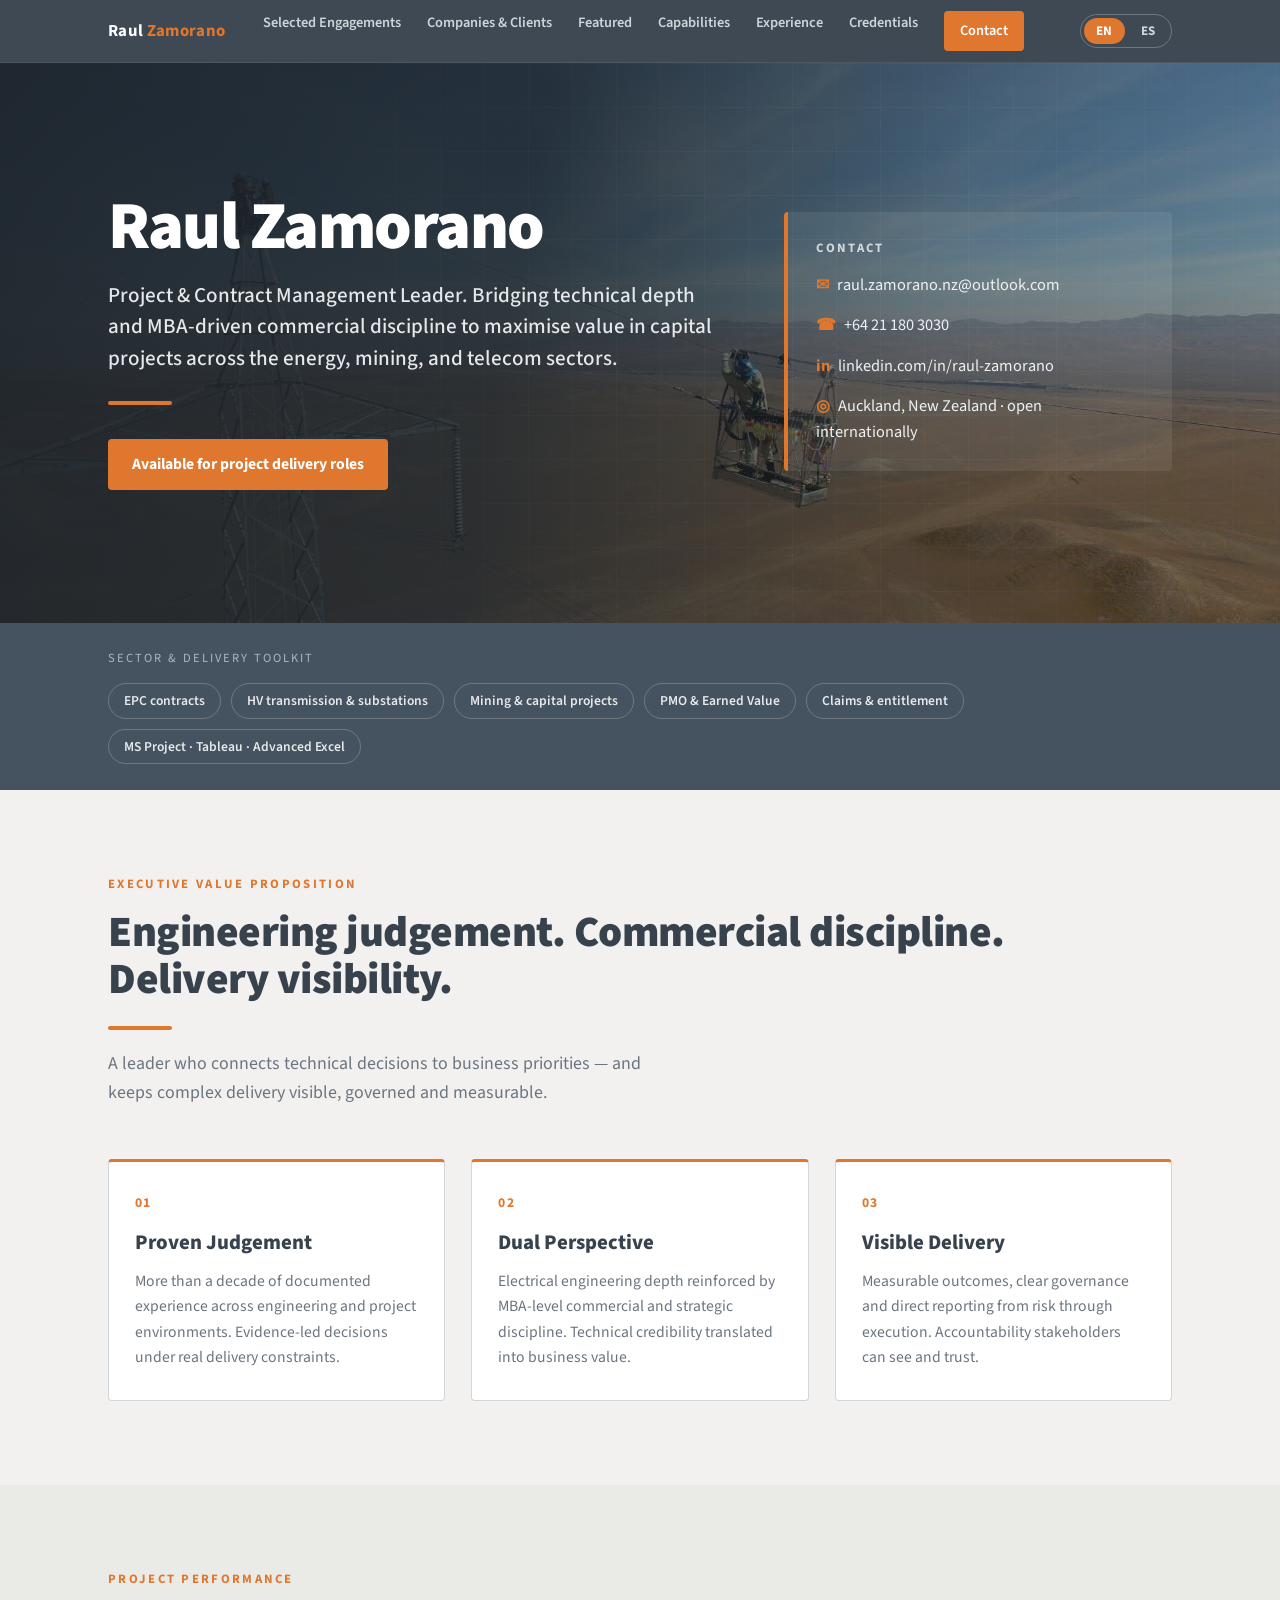
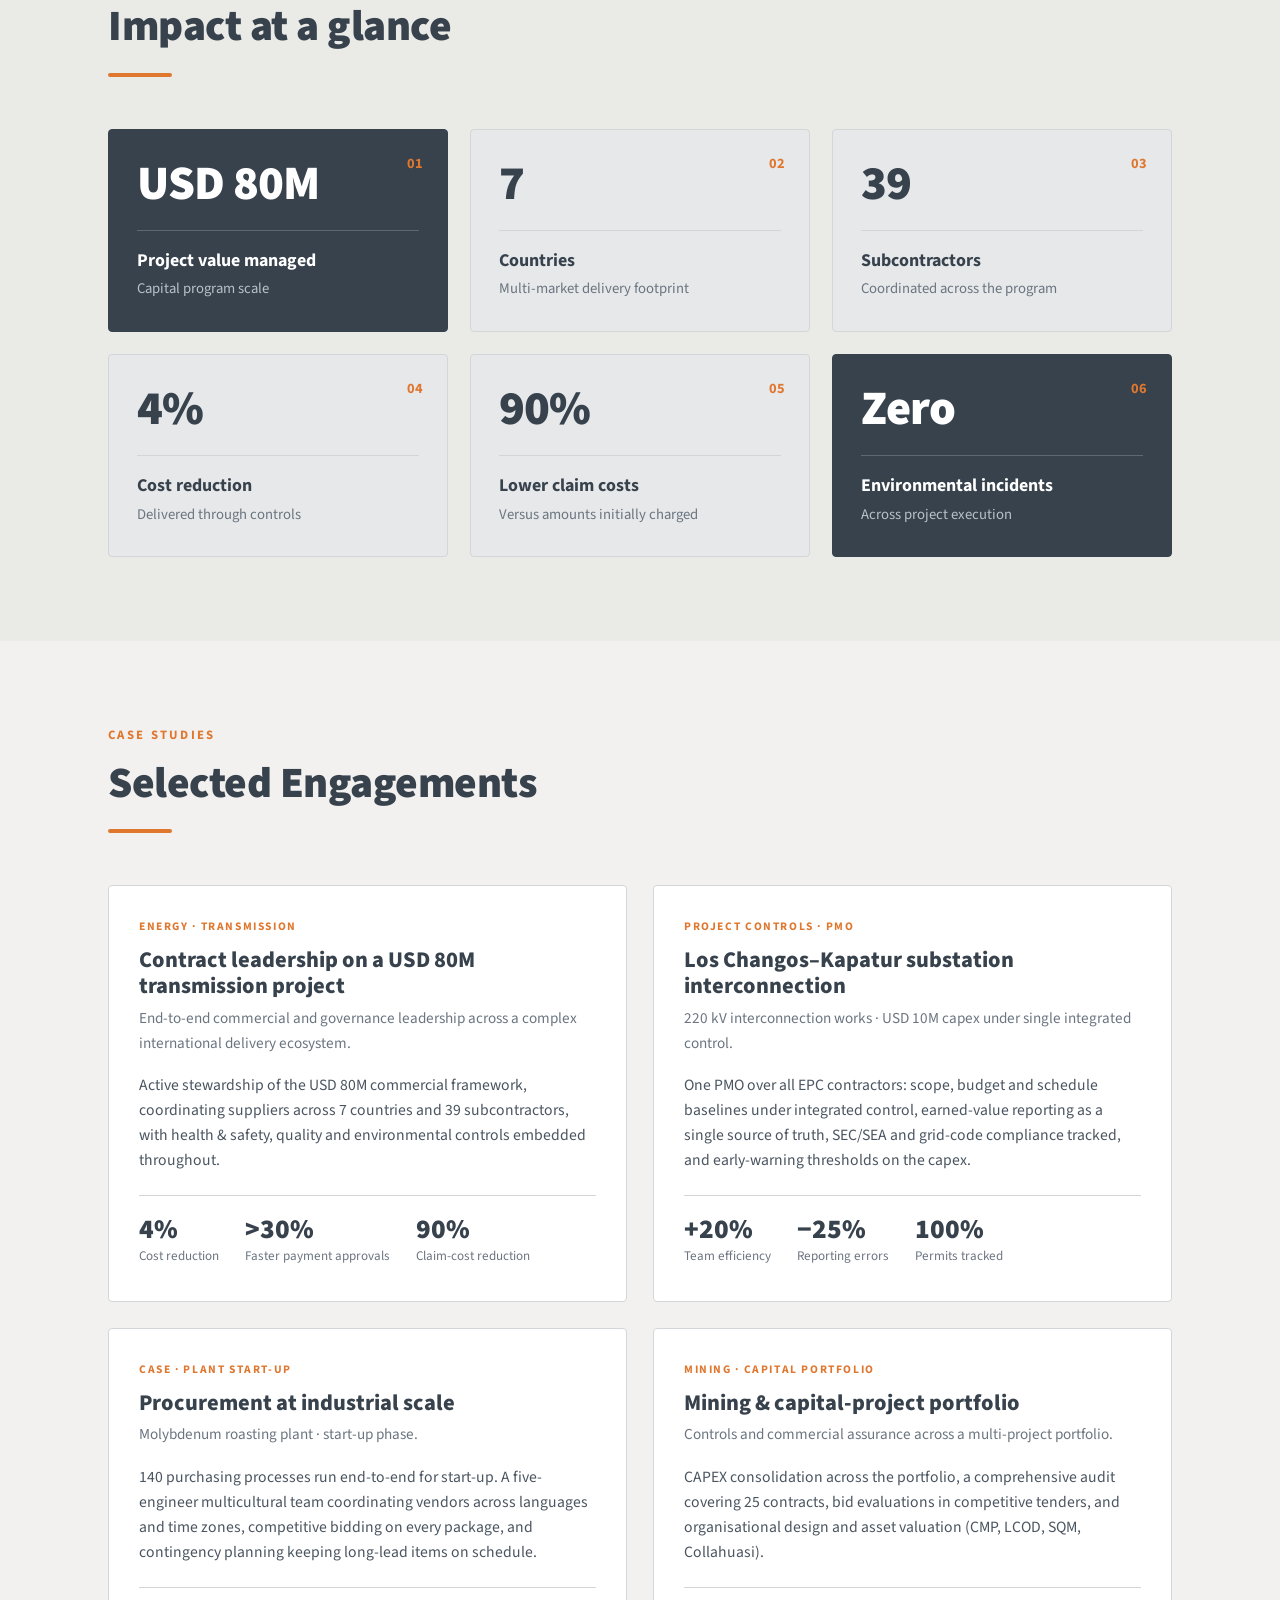
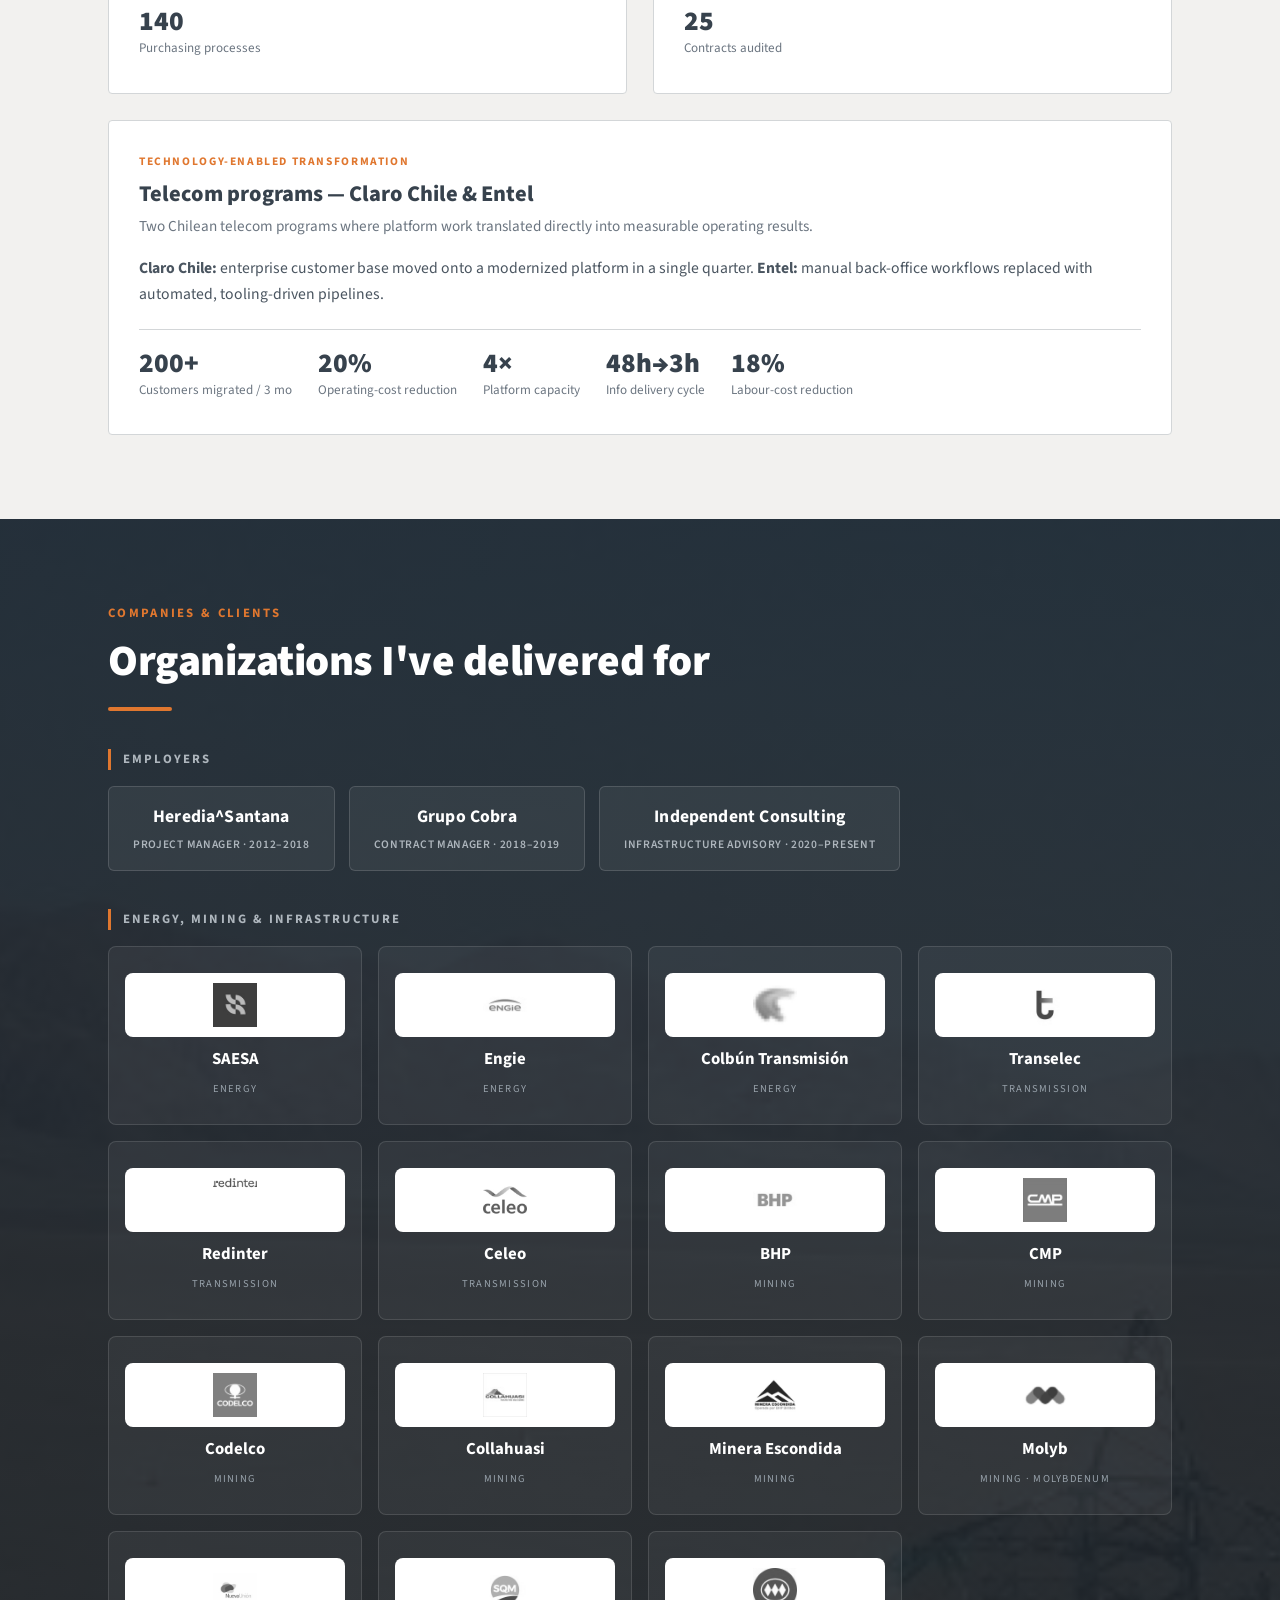
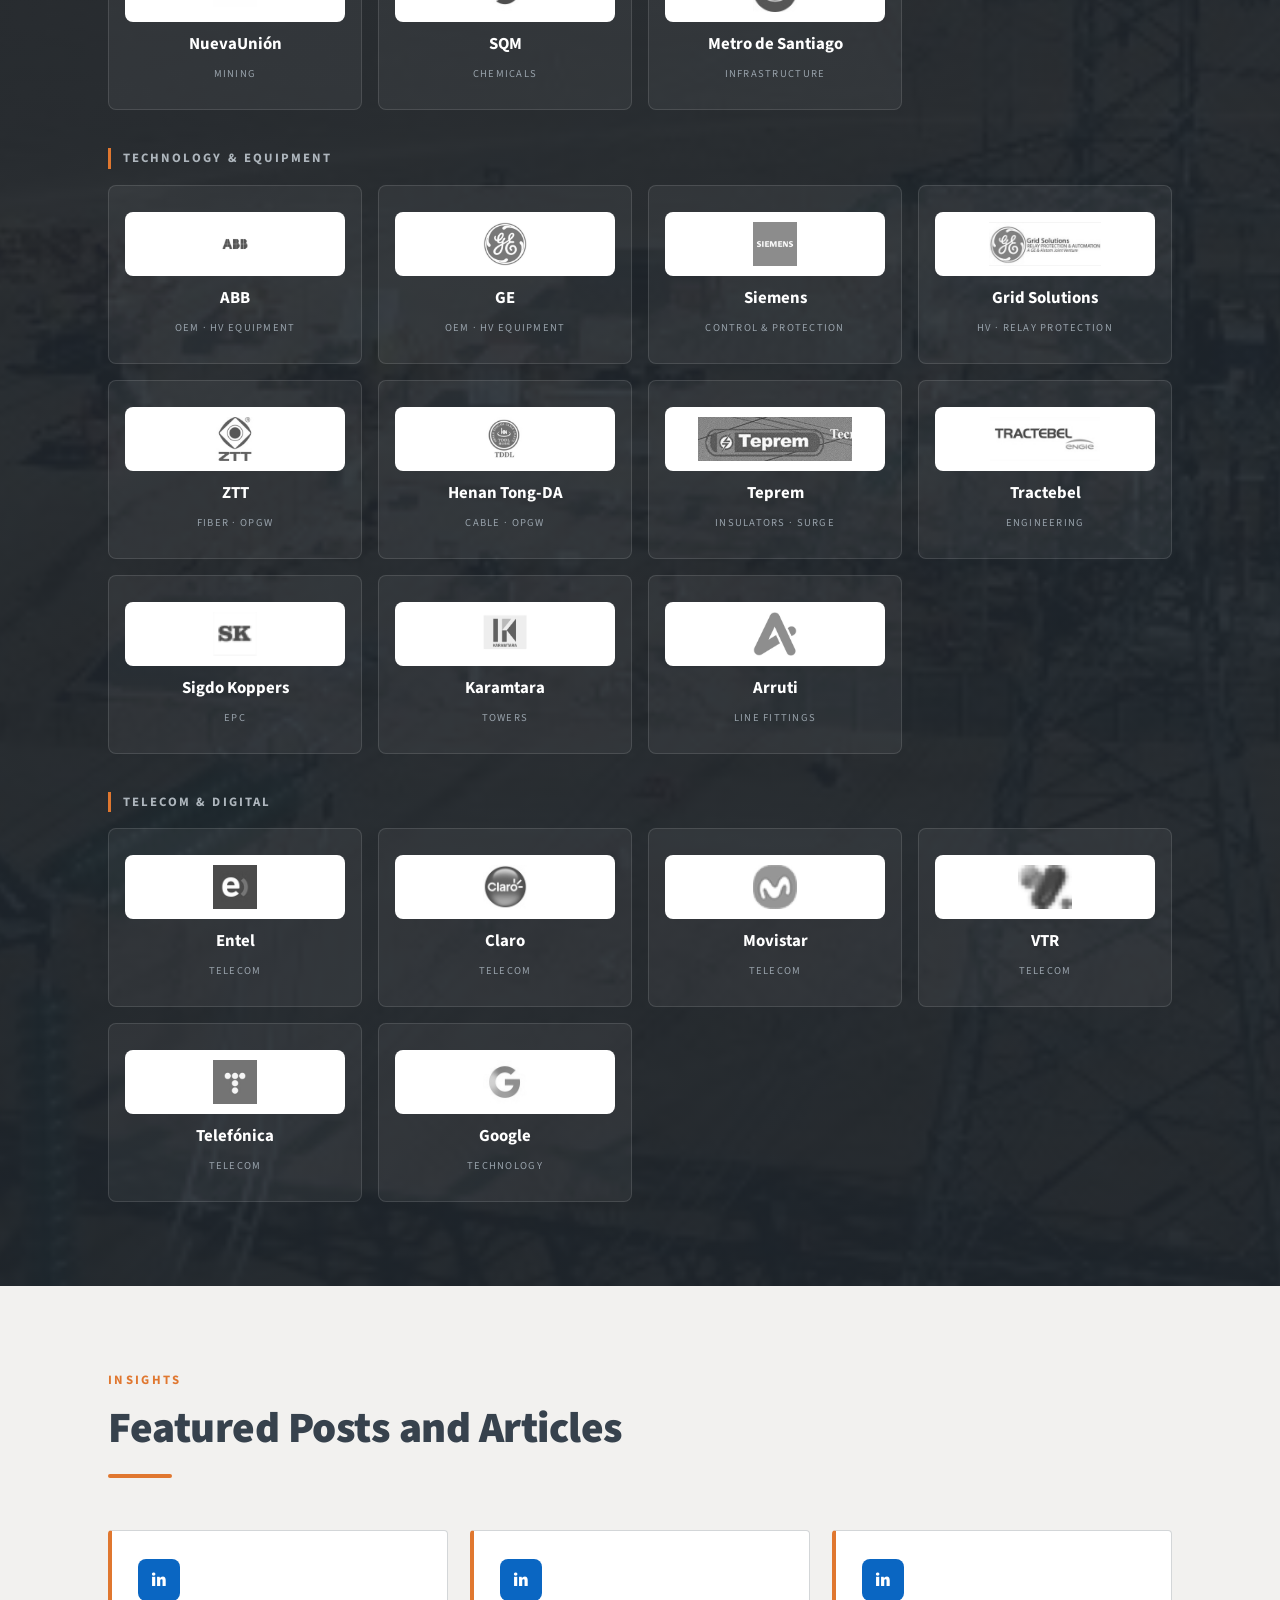
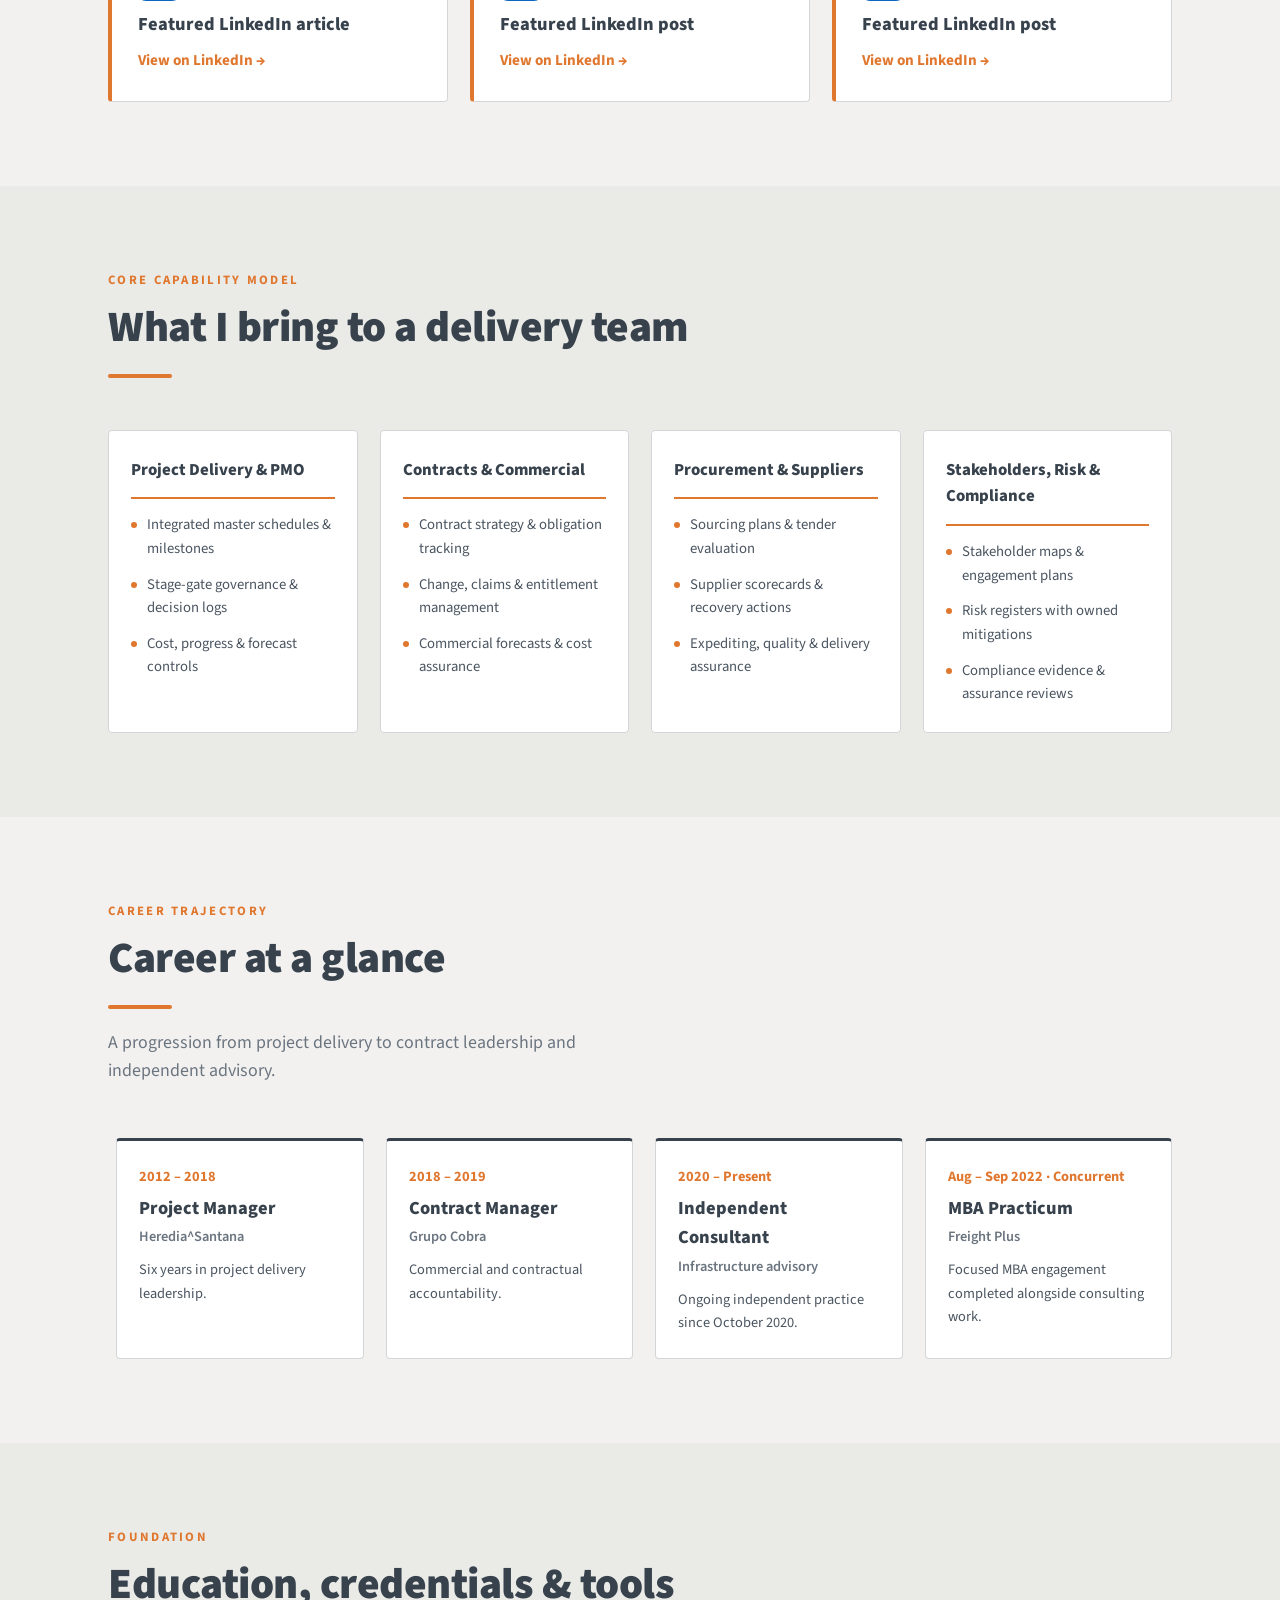
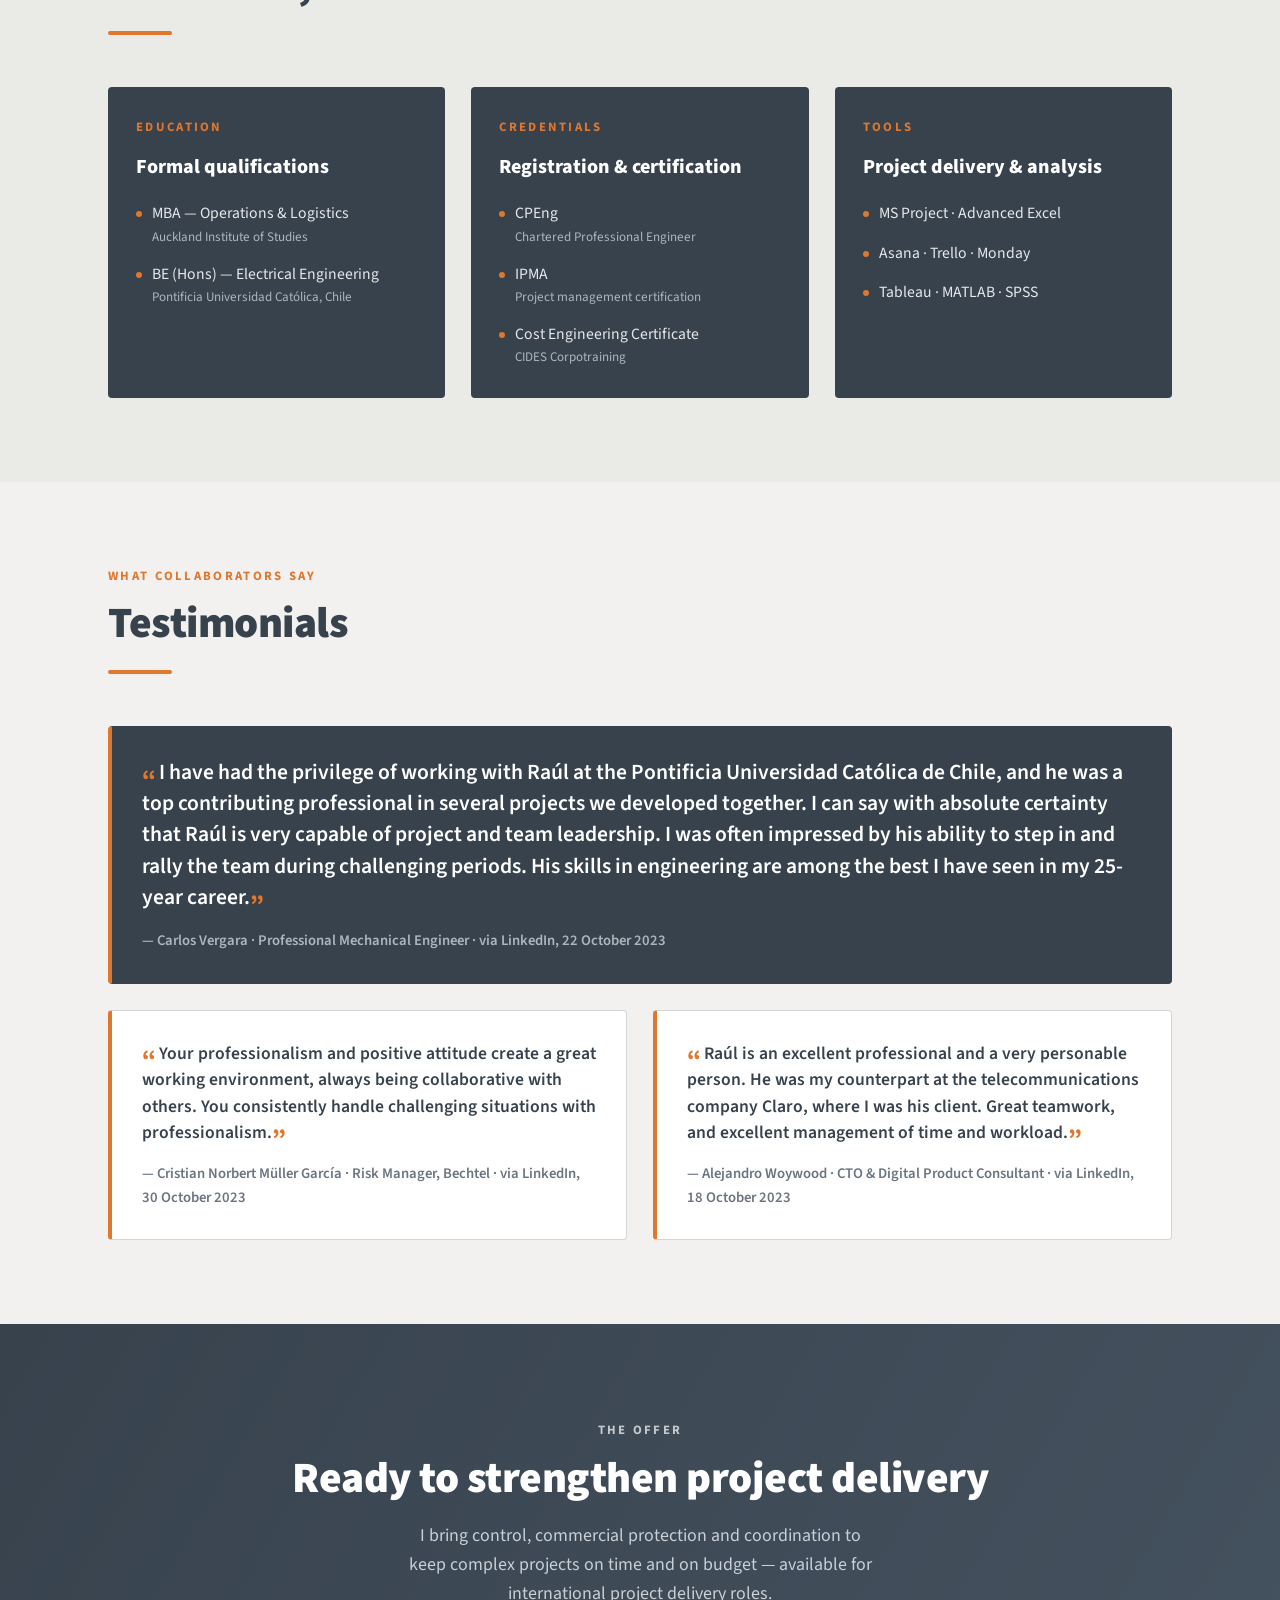
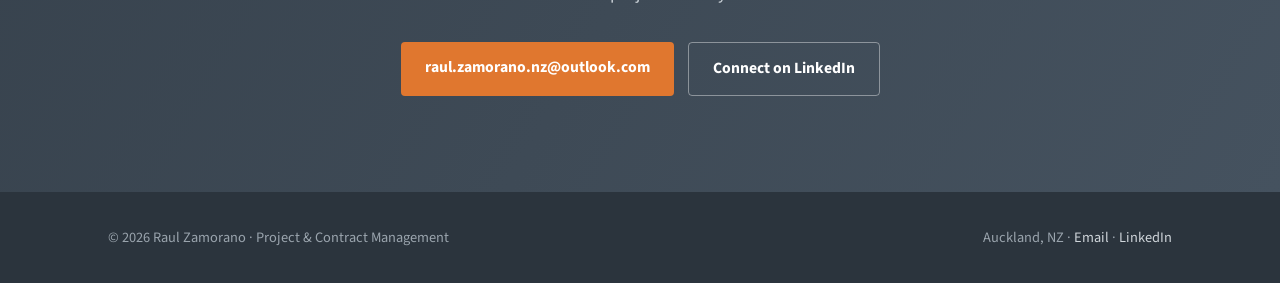
==== commit 398243a9: "Restructure clients wall into 3 sector groups Wall 1 Energy/mining/infra (15) · Wall 2 Tech & equipm" ====
--- a/index.html
+++ b/index.html
@@ -225,20 +225,60 @@
     </div>
 
     <div class="client-group">
-      <div class="gl" data-es="Clientes y grupos de interés destacados">Selected clients &amp; stakeholders</div>
+      <div class="gl" data-es="Energía, minería e infraestructura">Energy, mining &amp; infrastructure</div>
       <div class="logo-wall">
+        <!-- Energy -->
         <div class="logo"><div class="ic"><img src="Logos/saesa_logo.jpeg" alt="SAESA logo" loading="lazy"></div><div class="nm">SAESA</div><div class="sec" data-es="Energía">Energy</div></div>
         <div class="logo"><div class="ic"><img src="Logos/engie_chile_logo.jpeg" alt="Engie logo" loading="lazy"></div><div class="nm">Engie</div><div class="sec" data-es="Energía">Energy</div></div>
+        <div class="logo"><div class="ic"><img src="Logos/colbun_transmision_logo.jpeg" alt="Colbún Transmisión logo" loading="lazy"></div><div class="nm">Colbún Transmisión</div><div class="sec" data-es="Energía">Energy</div></div>
+        <!-- Transmission -->
         <div class="logo"><div class="ic"><img src="Logos/transelec_s_a__logo.jpeg" alt="Transelec logo" loading="lazy"></div><div class="nm">Transelec</div><div class="sec" data-es="Transmisión">Transmission</div></div>
+        <div class="logo"><div class="ic"><img src="Logos/redinter_logo.jpeg" alt="Redinter logo" loading="lazy"></div><div class="nm">Redinter</div><div class="sec" data-es="Transmisión">Transmission</div></div>
+        <div class="logo"><div class="ic"><img src="Logos/celeo_logo.jpeg" alt="Celeo logo" loading="lazy"></div><div class="nm">Celeo</div><div class="sec" data-es="Transmisión">Transmission</div></div>
+        <!-- Mining -->
         <div class="logo"><div class="ic"><img src="Logos/bhp_logo.jpeg" alt="BHP logo" loading="lazy"></div><div class="nm">BHP</div><div class="sec" data-es="Minería">Mining</div></div>
         <div class="logo"><div class="ic"><img src="Logos/cmpchile_logo.jpeg" alt="CMP logo" loading="lazy"></div><div class="nm">CMP</div><div class="sec" data-es="Minería">Mining</div></div>
         <div class="logo"><div class="ic"><img src="Logos/codelco_logo.jpeg" alt="Codelco logo" loading="lazy"></div><div class="nm">Codelco</div><div class="sec" data-es="Minería">Mining</div></div>
+        <div class="logo"><div class="ic"><img src="Logos/collahuasicl_logo.jpeg" alt="Collahuasi logo" loading="lazy"></div><div class="nm">Collahuasi</div><div class="sec" data-es="Minería">Mining</div></div>
+        <div class="logo"><div class="ic"><img src="Logos/minera_escondida_logo.jpeg" alt="Minera Escondida logo" loading="lazy"></div><div class="nm">Minera Escondida</div><div class="sec" data-es="Minería">Mining</div></div>
+        <div class="logo"><div class="ic"><img src="Logos/molyb_logo.jpeg" alt="Molyb logo" loading="lazy"></div><div class="nm">Molyb</div><div class="sec" data-es="Minería · Molibdeno">Mining · Molybdenum</div></div>
+        <div class="logo"><div class="ic"><img src="Logos/nuevaunion_logo.jpeg" alt="NuevaUnión logo" loading="lazy"></div><div class="nm">NuevaUnión</div><div class="sec" data-es="Minería">Mining</div></div>
+        <!-- Chemicals -->
         <div class="logo"><div class="ic"><img src="Logos/sqm_logo.jpeg" alt="SQM logo" loading="lazy"></div><div class="nm">SQM</div><div class="sec" data-es="Químicos">Chemicals</div></div>
-        <div class="logo"><div class="ic"><img src="Logos/collahuasicl_logo.jpeg" alt="Collahuasi logo" loading="lazy"></div><div class="nm">Collahuasi</div><div class="sec" data-es="Minería">Mining</div></div>
+        <!-- Infrastructure -->
+        <div class="logo"><div class="ic"><img src="Logos/metrodesantiago_logo.jpeg" alt="Metro de Santiago logo" loading="lazy"></div><div class="nm">Metro de Santiago</div><div class="sec" data-es="Infraestructura">Infrastructure</div></div>
+      </div>
+    </div>
+
+    <div class="client-group">
+      <div class="gl" data-es="Tecnología y equipamiento">Technology &amp; equipment</div>
+      <div class="logo-wall">
+        <!-- HV Equipment OEMs -->
+        <div class="logo"><div class="ic"><img src="Logos/abb_logo.jpeg" alt="ABB logo" loading="lazy"></div><div class="nm">ABB</div><div class="sec" data-es="OEM · Eq. AT">OEM · HV Equipment</div></div>
+        <div class="logo"><div class="ic"><img src="Logos/ge_logo.jpeg" alt="GE logo" loading="lazy"></div><div class="nm">GE</div><div class="sec" data-es="OEM · Eq. AT">OEM · HV Equipment</div></div>
+        <div class="logo"><div class="ic"><img src="Logos/siemens_logo.jpeg" alt="Siemens logo" loading="lazy"></div><div class="nm">Siemens</div><div class="sec" data-es="Control y Protecciones">Control &amp; Protection</div></div>
+        <div class="logo"><div class="ic"><img src="Logos/grid_solutions_logo.jpeg" alt="Grid Solutions logo" loading="lazy"></div><div class="nm">Grid Solutions</div><div class="sec" data-es="AT · Protecciones">HV · Relay Protection</div></div>
+        <!-- Cable & Fiber -->
+        <div class="logo"><div class="ic"><img src="Logos/ztt_logo.jpeg" alt="ZTT logo" loading="lazy"></div><div class="nm">ZTT</div><div class="sec" data-es="Fibra · OPGW">Fiber · OPGW</div></div>
+        <div class="logo"><div class="ic"><img src="Logos/tongda_logo.jpeg" alt="Henan Tong-DA logo" loading="lazy"></div><div class="nm">Henan Tong-DA</div><div class="sec" data-es="Cable · OPGW">Cable · OPGW</div></div>
+        <div class="logo"><div class="ic"><img src="Logos/teprem_logo.jpeg" alt="Teprem logo" loading="lazy"></div><div class="nm">Teprem</div><div class="sec" data-es="Aisladores · Pararrayos">Insulators · Surge</div></div>
+        <!-- Engineering & Construction -->
+        <div class="logo"><div class="ic"><img src="Logos/tractebel_logo.jpeg" alt="Tractebel logo" loading="lazy"></div><div class="nm">Tractebel</div><div class="sec" data-es="Ingeniería">Engineering</div></div>
+        <div class="logo"><div class="ic"><img src="Logos/sigdo_koppers_logo.jpeg" alt="Sigdo Koppers logo" loading="lazy"></div><div class="nm">Sigdo Koppers</div><div class="sec" data-es="EPC">EPC</div></div>
+        <div class="logo"><div class="ic"><img src="Logos/karamtara_logo.jpeg" alt="Karamtara logo" loading="lazy"></div><div class="nm">Karamtara</div><div class="sec" data-es="Torres">Towers</div></div>
+        <div class="logo"><div class="ic"><img src="Logos/arruti_logo.jpeg" alt="Arruti logo" loading="lazy"></div><div class="nm">Arruti</div><div class="sec" data-es="Herrajes">Line Fittings</div></div>
+      </div>
+    </div>
+
+    <div class="client-group">
+      <div class="gl" data-es="Telecom y digital">Telecom &amp; digital</div>
+      <div class="logo-wall">
         <div class="logo"><div class="ic"><img src="Logos/entel_logo.jpeg" alt="Entel logo" loading="lazy"></div><div class="nm">Entel</div><div class="sec" data-es="Telecomunicaciones">Telecom</div></div>
         <div class="logo"><div class="ic"><img src="Logos/claro_logo.jpeg" alt="Claro logo" loading="lazy"></div><div class="nm">Claro</div><div class="sec" data-es="Telecomunicaciones">Telecom</div></div>
+        <div class="logo"><div class="ic"><img src="Logos/movistar_logo.jpeg" alt="Movistar logo" loading="lazy"></div><div class="nm">Movistar</div><div class="sec" data-es="Telecomunicaciones">Telecom</div></div>
+        <div class="logo"><div class="ic"><img src="Logos/vtr_logo.jpeg" alt="VTR logo" loading="lazy"></div><div class="nm">VTR</div><div class="sec" data-es="Telecomunicaciones">Telecom</div></div>
+        <div class="logo"><div class="ic"><img src="Logos/telefonica_logo.jpeg" alt="Telefónica logo" loading="lazy"></div><div class="nm">Telefónica</div><div class="sec" data-es="Telecomunicaciones">Telecom</div></div>
         <div class="logo"><div class="ic"><img src="Logos/google_logo.jpeg" alt="Google logo" loading="lazy"></div><div class="nm">Google</div><div class="sec" data-es="Tecnología">Technology</div></div>
-        <div class="logo"><div class="ic"><img src="Logos/metrodesantiago_logo.jpeg" alt="Metro de Santiago logo" loading="lazy"></div><div class="nm">Metro de Santiago</div><div class="sec" data-es="Infraestructura">Infrastructure</div></div>
       </div>
     </div>
   </div>
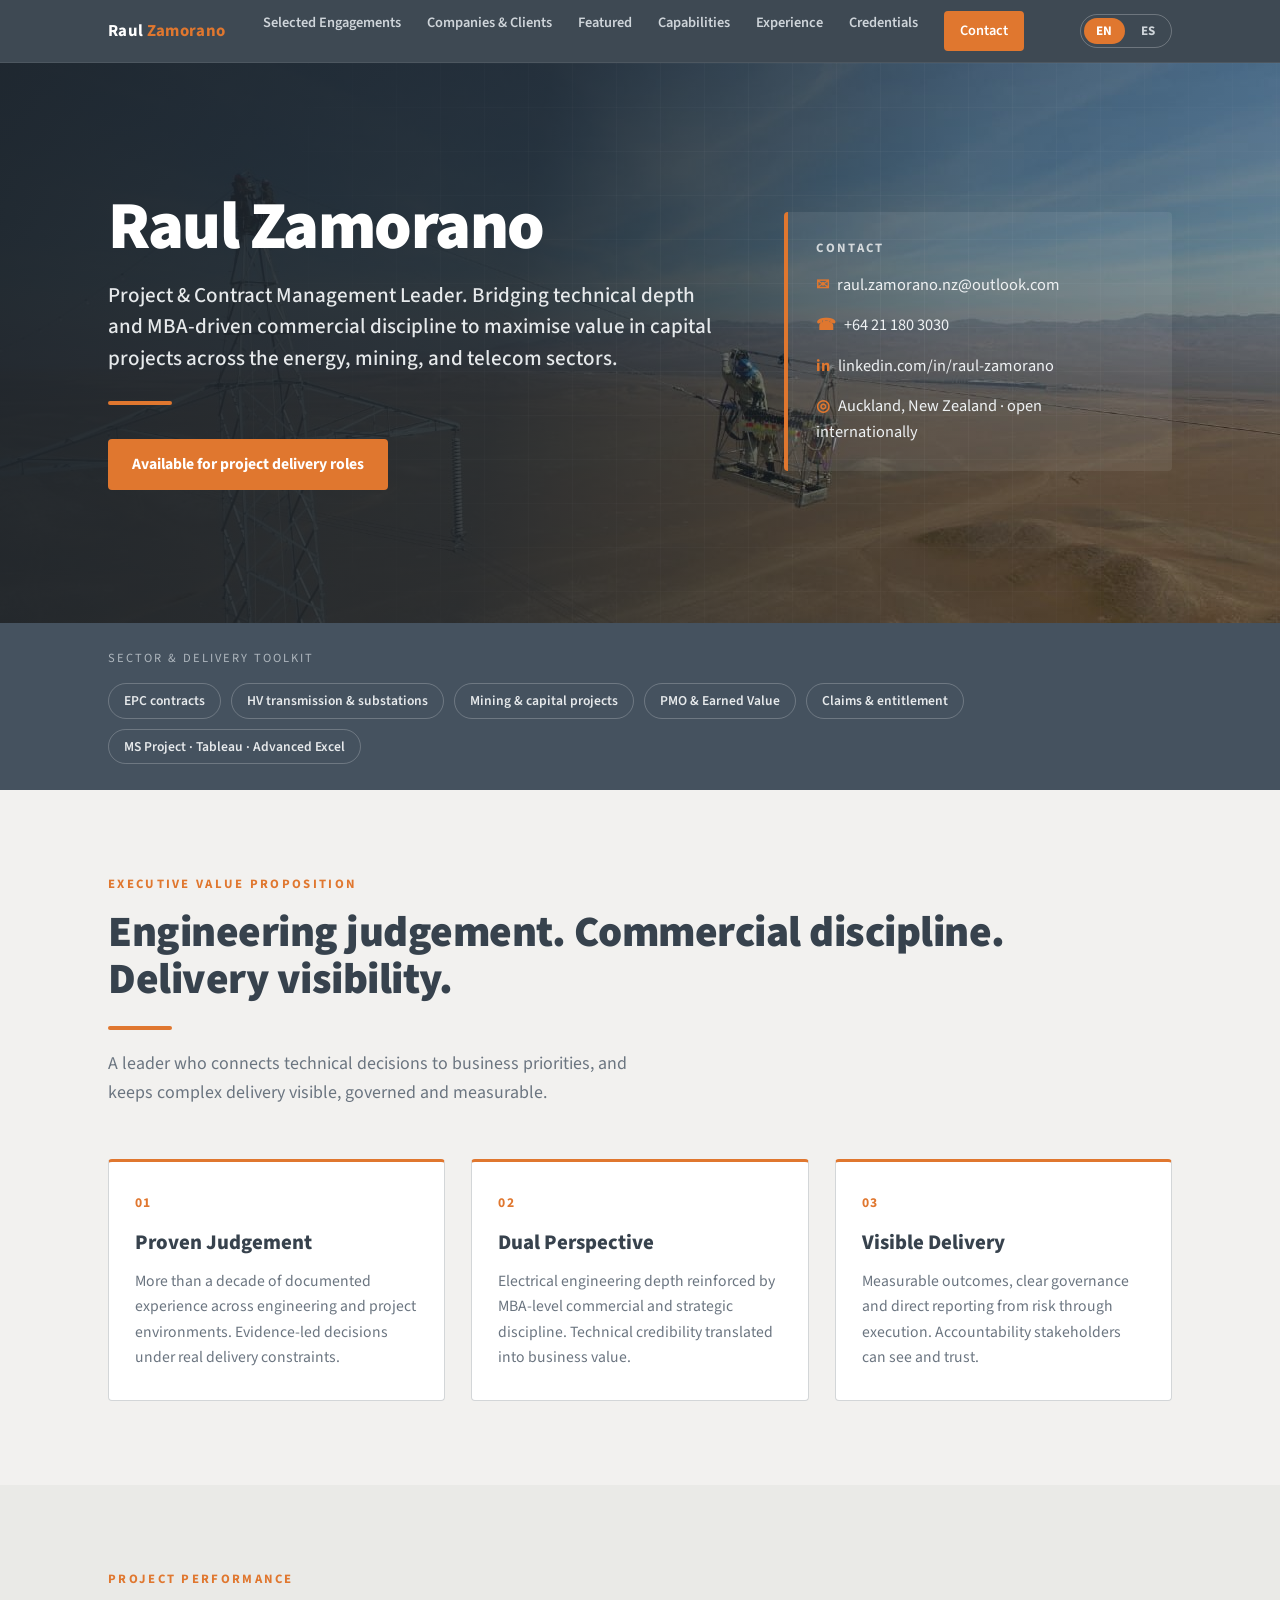
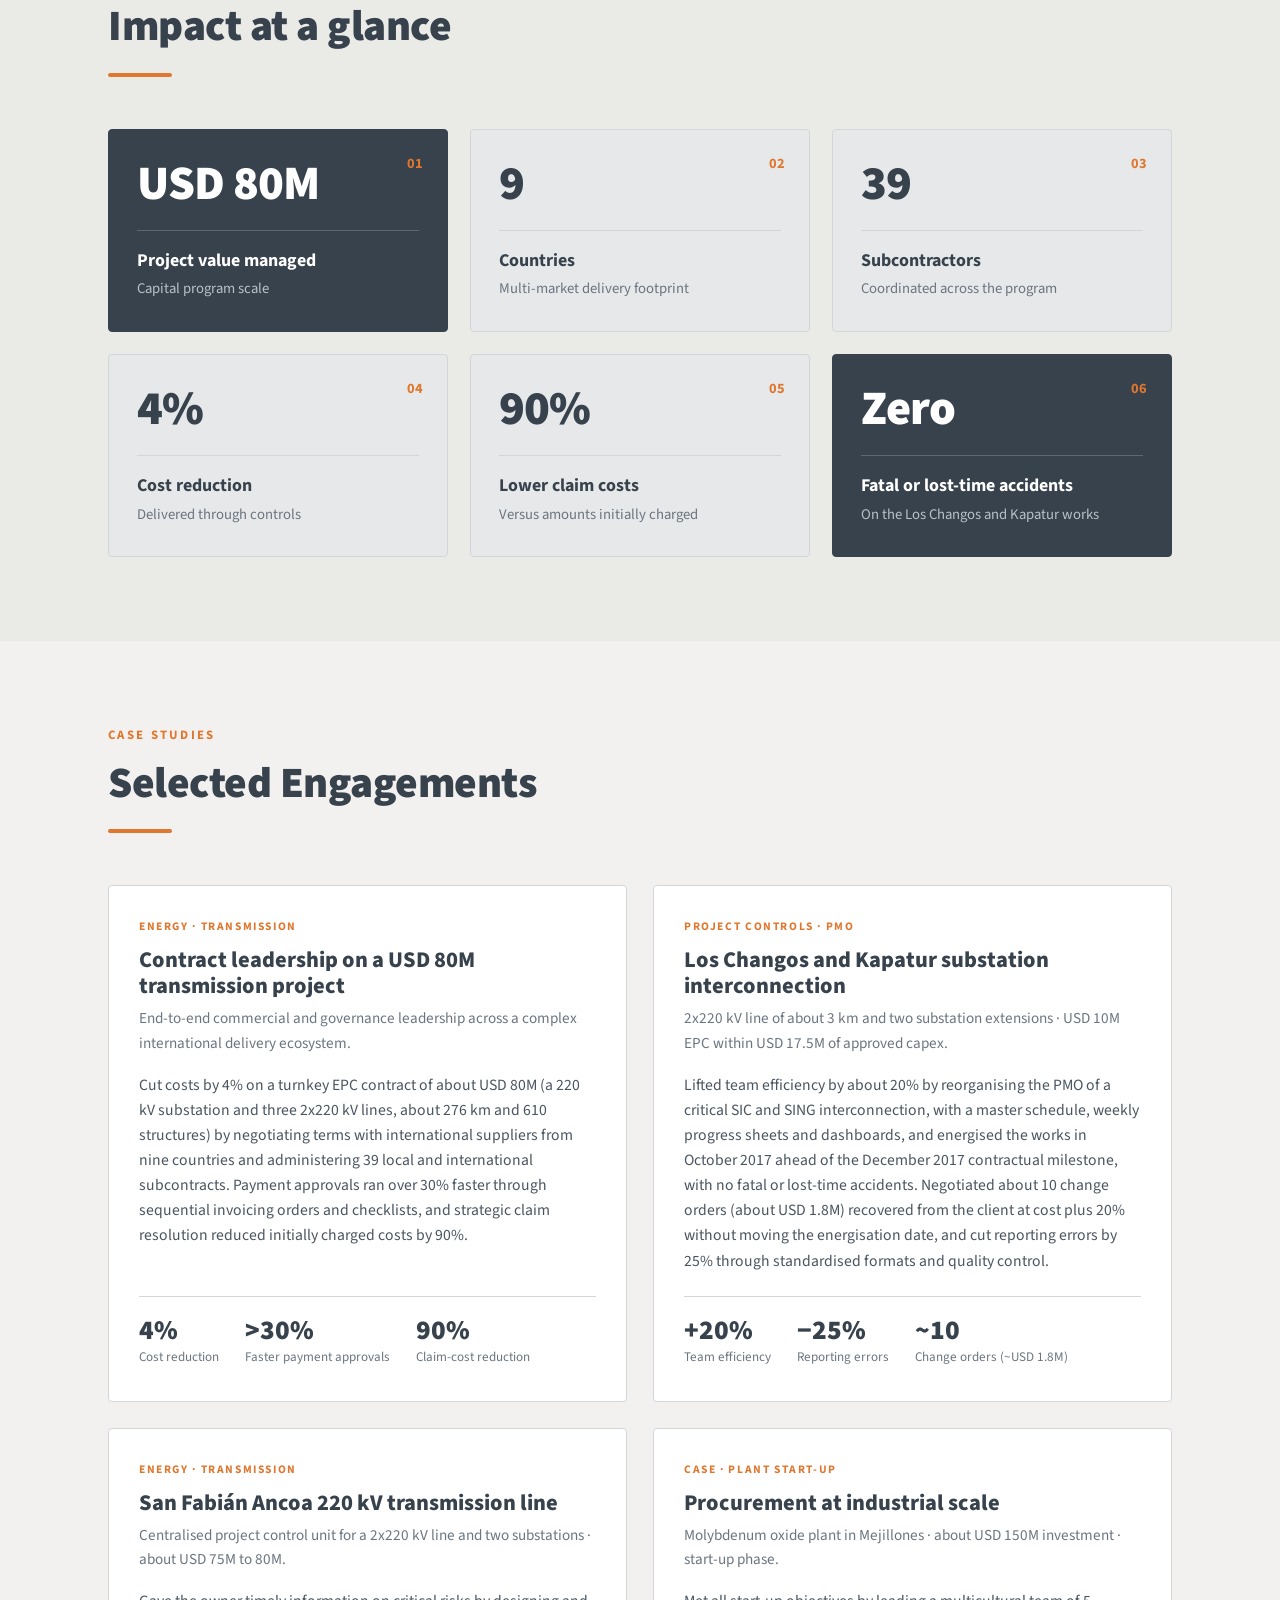
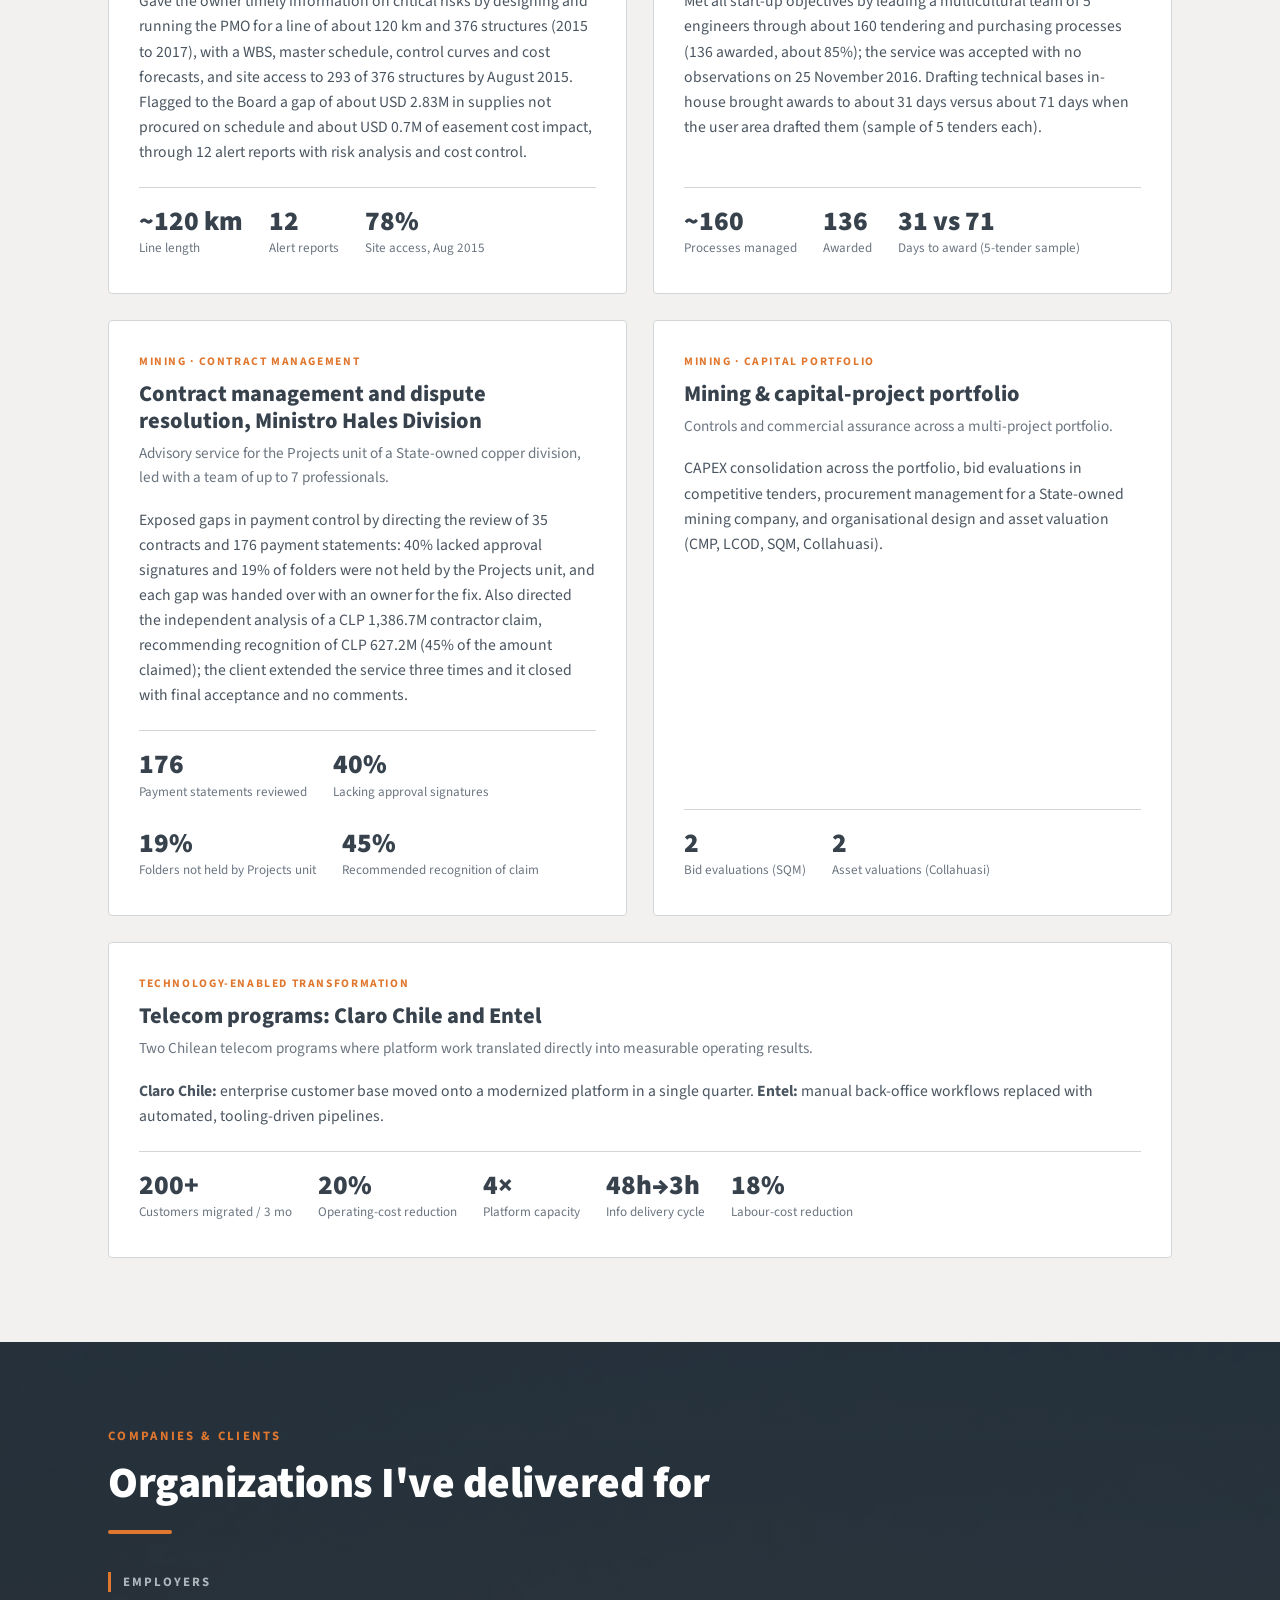
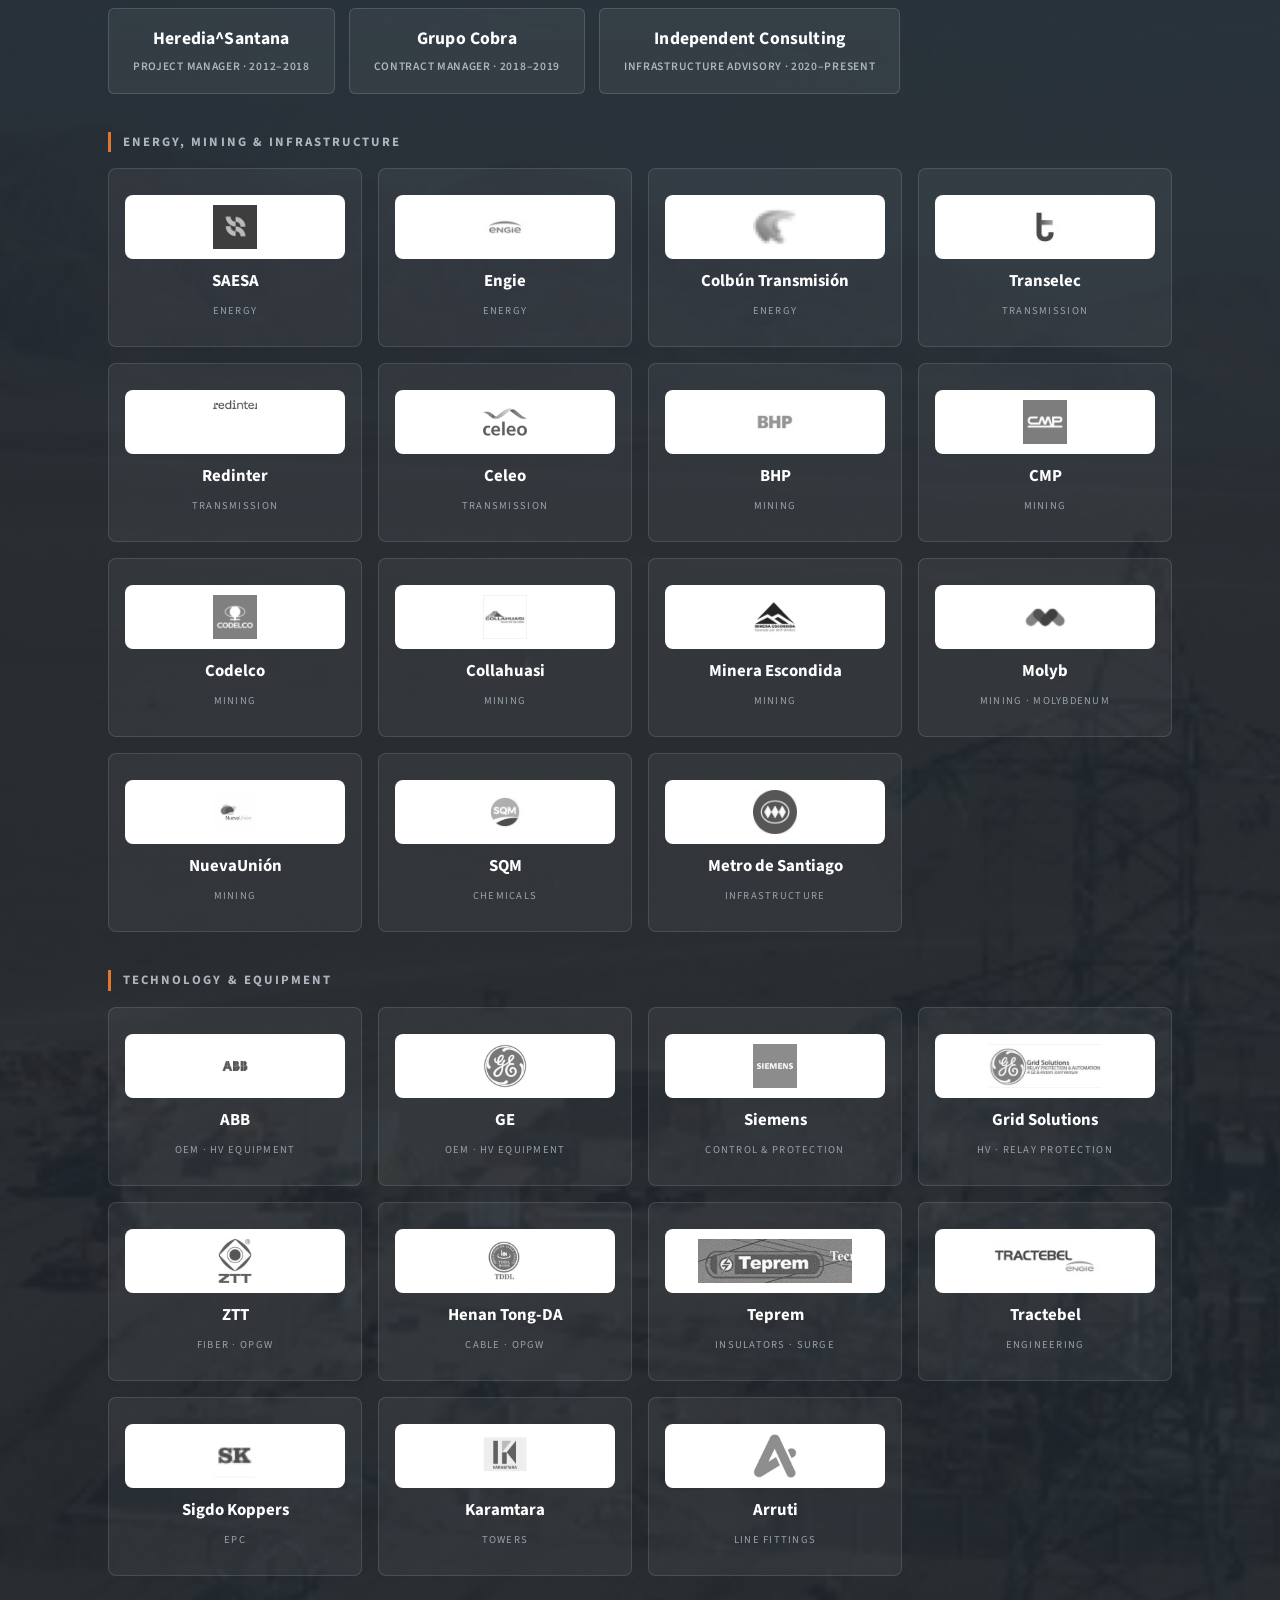
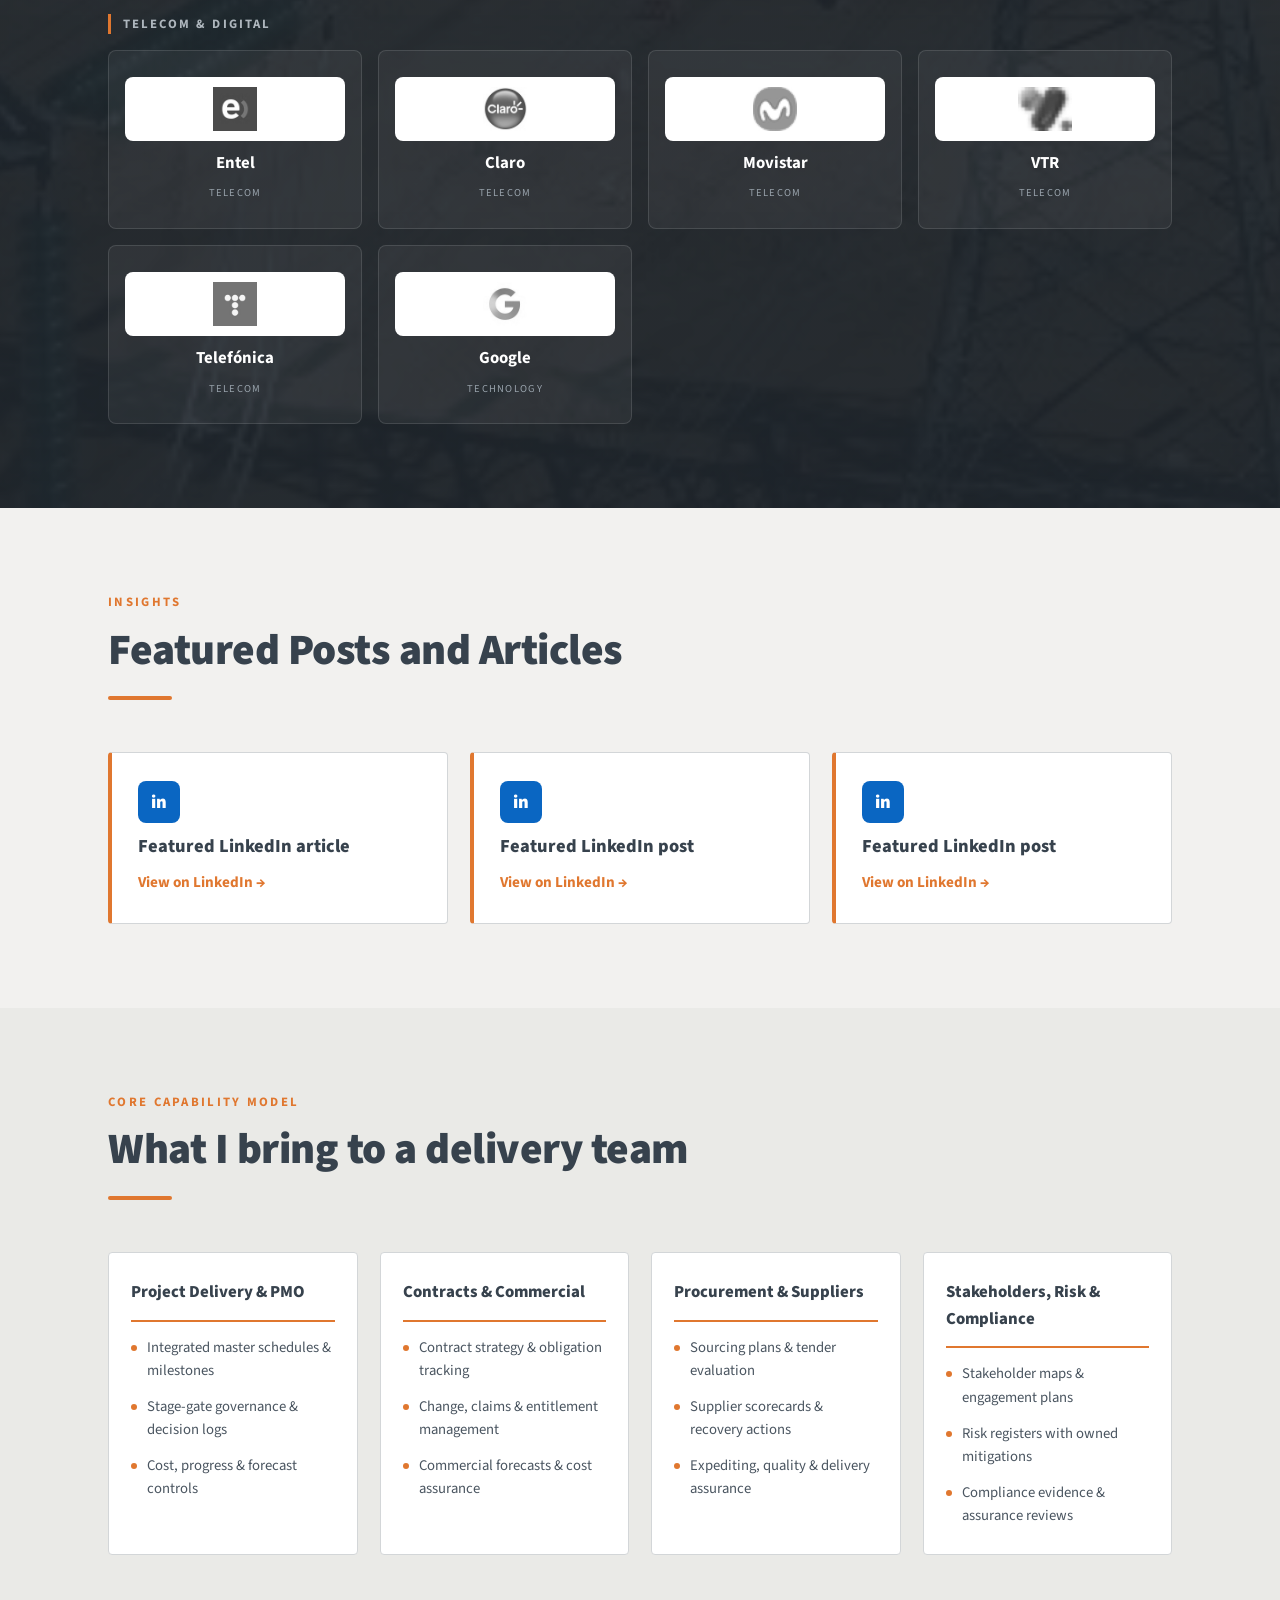
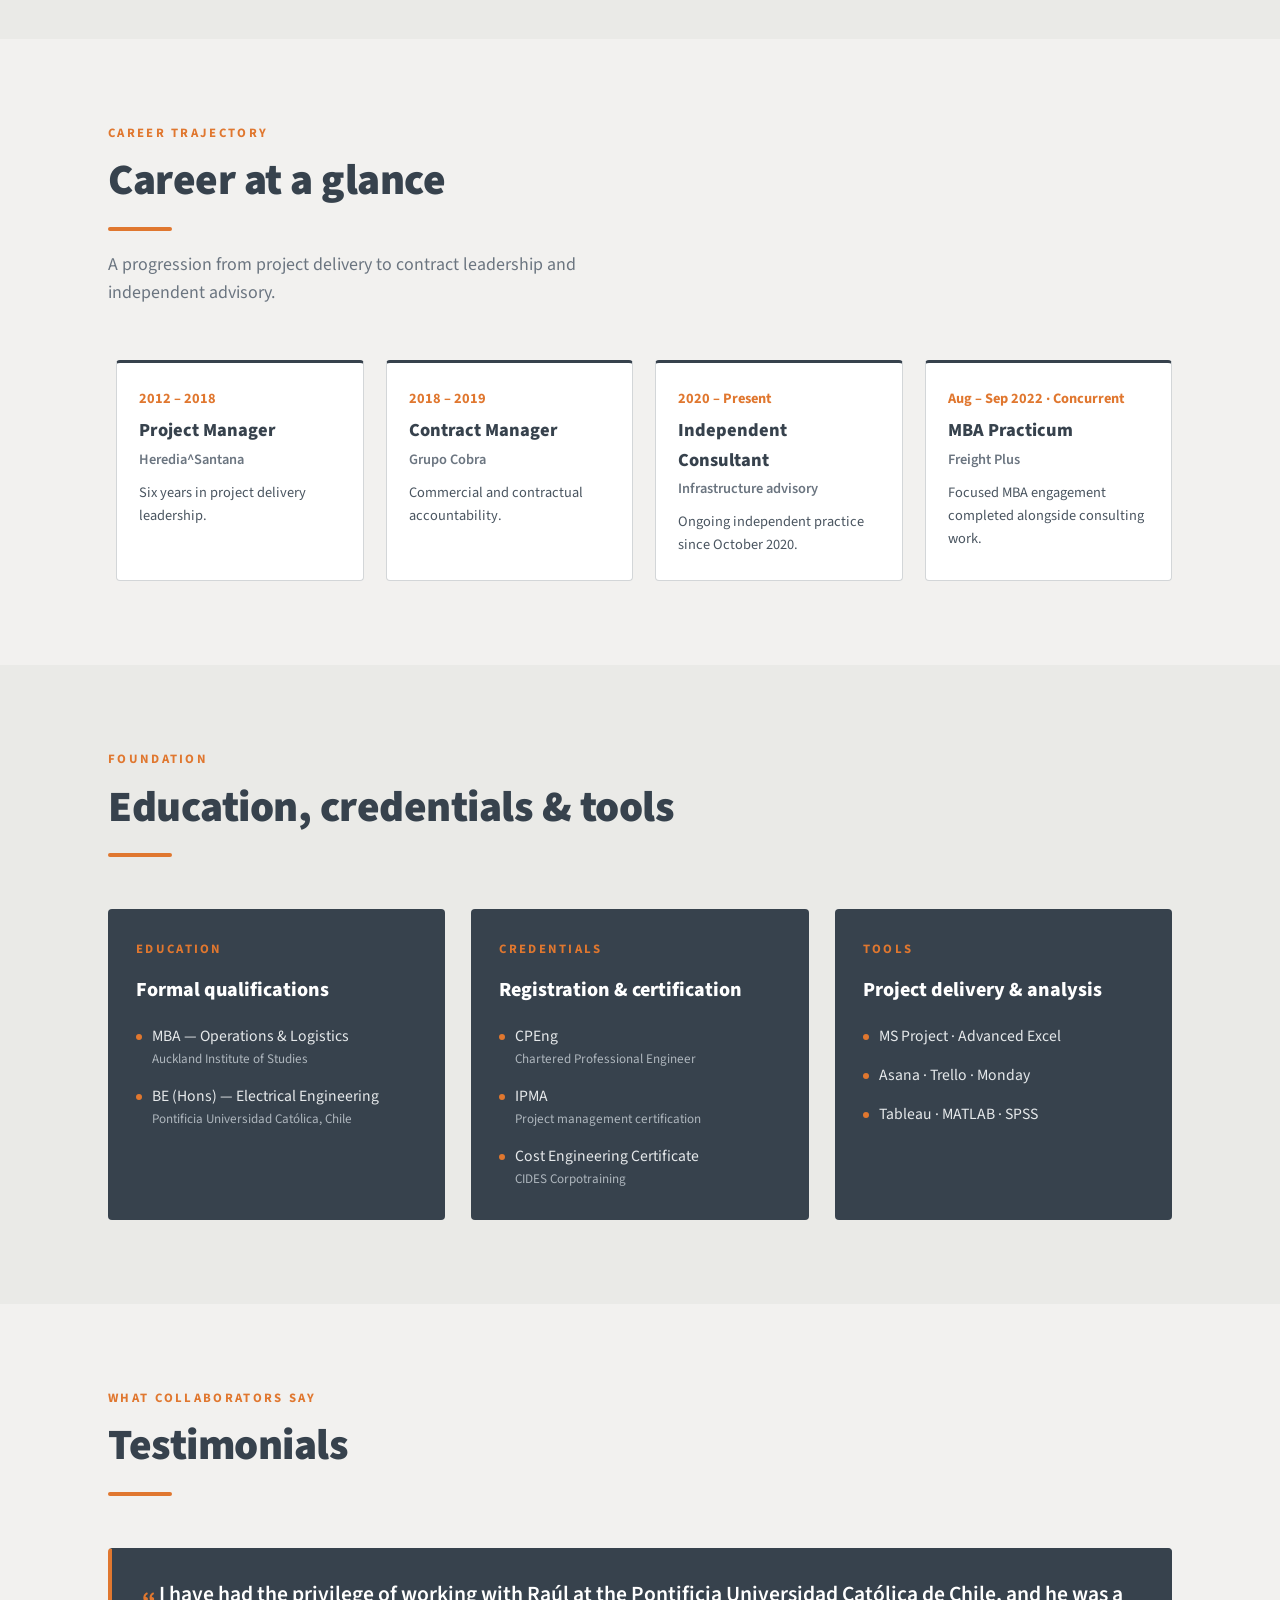
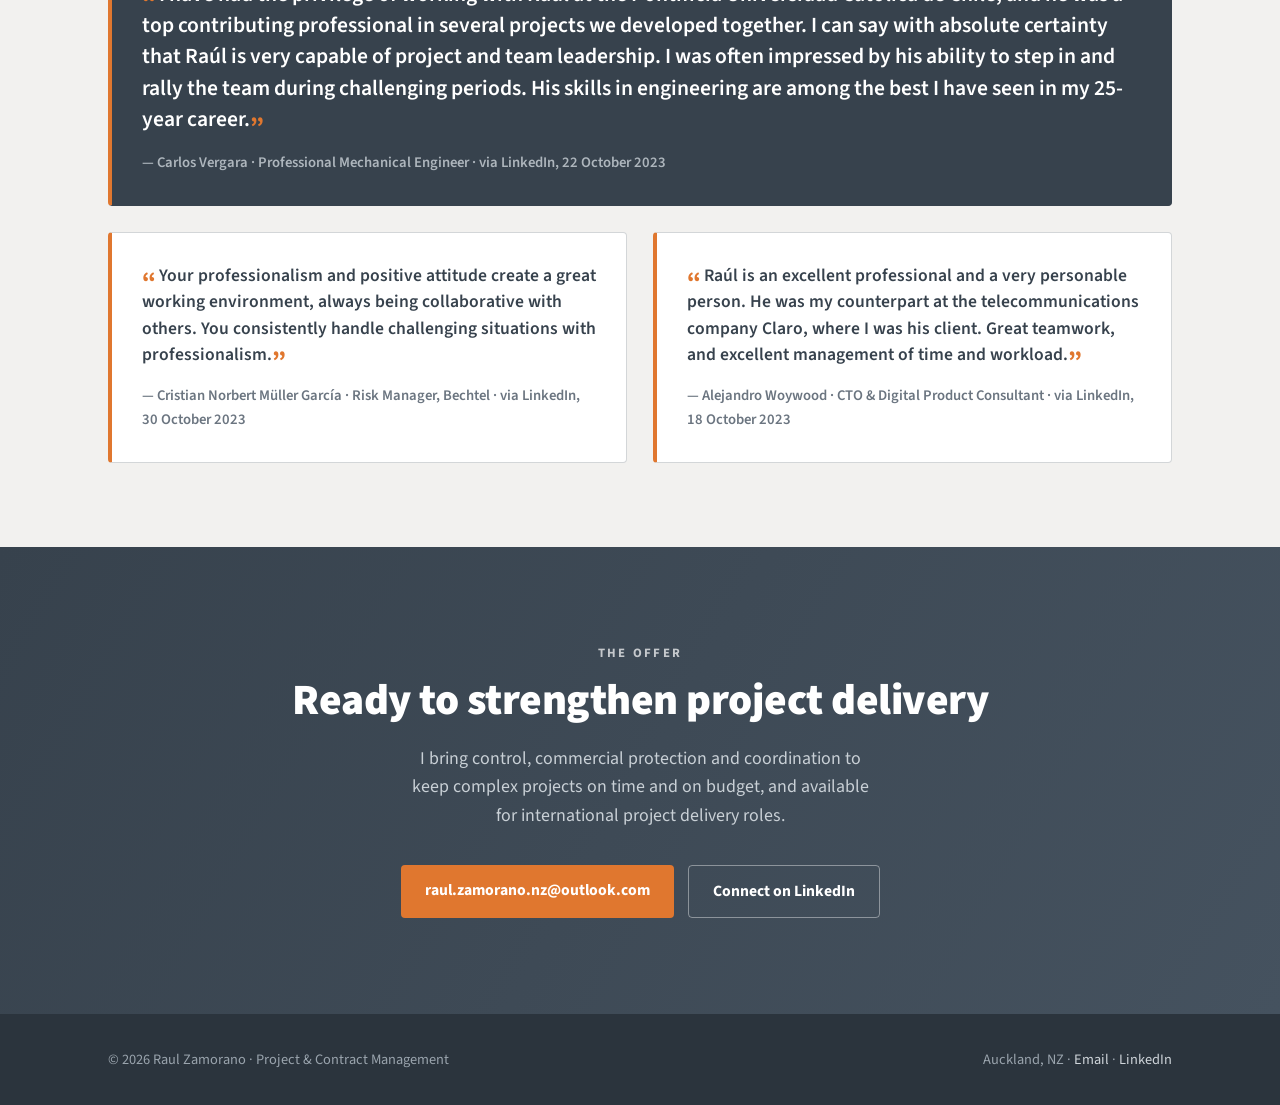
==== commit c70e2f8a: "Update projects, metrics and add San Fabian Ancoa and CODELCO cards Co-Authored-By: Claude Sonnet 5." ====
--- a/index.html
+++ b/index.html
@@ -4,7 +4,7 @@
 <meta charset="UTF-8">
 <meta name="viewport" content="width=device-width, initial-scale=1.0">
 <title>Raul Zamorano — Project & Contract Management · Energy & Infrastructure</title>
-<meta name="description" content="Raul Zamorano — Project & Contract Management Professional. Energy, transmission, substations and capital projects. USD 80M contract leadership, PMO governance and commercial control across 7 countries.">
+<meta name="description" content="Raul Zamorano, Project & Contract Management Professional. Energy, transmission, substations and capital projects. USD 80M contract leadership, PMO governance and commercial control across 9 countries.">
 <link rel="preconnect" href="https://fonts.googleapis.com">
 <link rel="preconnect" href="https://fonts.gstatic.com" crossorigin>
 <link href="https://fonts.googleapis.com/css2?family=Source+Sans+3:ital,wght@0,300;0,400;0,600;0,700;0,900&display=swap" rel="stylesheet">
@@ -76,7 +76,7 @@
     <div class="eyebrow" data-es="Propuesta de valor ejecutiva">Executive value proposition</div>
     <h2 class="h-sec" data-es="Criterio de ingeniería. Disciplina comercial.<br>Visibilidad de entrega.">Engineering judgement. Commercial discipline.<br>Delivery visibility.</h2>
     <div class="rule"></div>
-    <p class="lead" data-es="Un líder que conecta las decisiones técnicas con las prioridades del negocio y mantiene la entrega compleja visible, gobernada y medible.">A leader who connects technical decisions to business priorities — and keeps complex delivery visible, governed and measurable.</p>
+    <p class="lead" data-es="Un líder que conecta las decisiones técnicas con las prioridades del negocio y mantiene la entrega compleja visible, gobernada y medible.">A leader who connects technical decisions to business priorities, and keeps complex delivery visible, governed and measurable.</p>
     <div class="pillars">
       <div class="pillar">
         <div class="num">01</div>
@@ -112,7 +112,7 @@
       </div>
       <div class="metric">
         <span class="idx">02</span>
-        <div class="big">7</div>
+        <div class="big">9</div>
         <div class="mline"></div>
         <div><div class="mt" data-es="Países">Countries</div><div class="ms" data-es="Presencia de entrega multimercado">Multi-market delivery footprint</div></div>
       </div>
@@ -138,7 +138,7 @@
         <span class="idx">06</span>
         <div class="big" data-es="Cero">Zero</div>
         <div class="mline"></div>
-        <div><div class="mt" data-es="Incidentes ambientales">Environmental incidents</div><div class="ms" data-es="Durante la ejecución del proyecto">Across project execution</div></div>
+        <div><div class="mt" data-es="Accidentes fatales o con pérdida de tiempo">Fatal or lost-time accidents</div><div class="ms" data-es="En las obras de Los Changos y Kapatur">On the Los Changos and Kapatur works</div></div>
       </div>
     </div>
   </div>
@@ -155,7 +155,7 @@
         <span class="tag" data-es="Energía · Transmisión">Energy · Transmission</span>
         <h3 data-es="Liderazgo contractual en un proyecto de transmisión de USD 80M">Contract leadership on a USD 80M transmission project</h3>
         <div class="sub" data-es="Liderazgo comercial y de gobernanza de extremo a extremo en un complejo ecosistema de entrega internacional.">End-to-end commercial and governance leadership across a complex international delivery ecosystem.</div>
-        <p data-es="Administración activa del marco comercial de USD 80M, coordinando proveedores en 7 países y 39 subcontratistas, con controles de seguridad, calidad y medio ambiente integrados en todo el proceso.">Active stewardship of the USD 80M commercial framework, coordinating suppliers across 7 countries and 39 subcontractors, with health &amp; safety, quality and environmental controls embedded throughout.</p>
+        <p data-es="Redujo en 4% el costo de un contrato EPC llave en mano de unos USD 80M (una subestación de 220 kV y tres líneas de 2x220 kV, cerca de 276 km y 610 estructuras), negociando condiciones con proveedores internacionales de nueve países y administrando 39 subcontratos locales e internacionales. Las aprobaciones de pago fueron más de 30% más rápidas con órdenes de facturación secuenciales y listas de verificación, y la resolución estratégica de reclamos redujo en 90% los costos cobrados inicialmente.">Cut costs by 4% on a turnkey EPC contract of about USD 80M (a 220 kV substation and three 2x220 kV lines, about 276 km and 610 structures) by negotiating terms with international suppliers from nine countries and administering 39 local and international subcontracts. Payment approvals ran over 30% faster through sequential invoicing orders and checklists, and strategic claim resolution reduced initially charged costs by 90%.</p>
         <div class="stats">
           <div class="stat"><b>4%</b><span data-es="Reducción de costos">Cost reduction</span></div>
           <div class="stat"><b>&gt;30%</b><span data-es="Aprobaciones de pago más rápidas">Faster payment approvals</span></div>
@@ -164,36 +164,62 @@
       </div>
       <div class="case">
         <span class="tag" data-es="Control de proyectos · PMO">Project controls · PMO</span>
-        <h3 data-es="Interconexión de la subestación Los Changos–Kapatur">Los Changos–Kapatur substation interconnection</h3>
-        <div class="sub" data-es="Obras de interconexión de 220 kV · capex de USD 10M bajo un control integrado único.">220 kV interconnection works · USD 10M capex under single integrated control.</div>
-        <p data-es="Un PMO sobre todos los contratistas EPC: bases de alcance, presupuesto y cronograma bajo control integrado, reporte de valor ganado como única fuente de verdad, cumplimiento SEC/SEA y de código de red monitoreado, y umbrales de alerta temprana sobre el capex.">One PMO over all EPC contractors: scope, budget and schedule baselines under integrated control, earned-value reporting as a single source of truth, SEC/SEA and grid-code compliance tracked, and early-warning thresholds on the capex.</p>
+        <h3 data-es="Interconexión de las subestaciones Los Changos y Kapatur">Los Changos and Kapatur substation interconnection</h3>
+        <div class="sub" data-es="Línea de 2x220 kV de unos 3 km y ampliación de dos subestaciones · EPC de USD 10M dentro de USD 17,5M de capex aprobado.">2x220 kV line of about 3 km and two substation extensions · USD 10M EPC within USD 17.5M of approved capex.</div>
+        <p data-es="Aumentó en cerca de 20% la eficiencia del equipo al reorganizar la PMO de una interconexión crítica entre el SIC y el SING, con cronograma maestro, planillas semanales de avance y tableros, y energizó las obras en octubre de 2017, antes del hito contractual de diciembre de 2017, sin accidentes fatales ni con pérdida de tiempo. Negoció unas 10 órdenes de cambio (unos USD 1,8M) recuperadas del cliente a costo más 20% sin mover la fecha de energización, y redujo en 25% los errores de reporte con formatos estandarizados y control de calidad.">Lifted team efficiency by about 20% by reorganising the PMO of a critical SIC and SING interconnection, with a master schedule, weekly progress sheets and dashboards, and energised the works in October 2017 ahead of the December 2017 contractual milestone, with no fatal or lost-time accidents. Negotiated about 10 change orders (about USD 1.8M) recovered from the client at cost plus 20% without moving the energisation date, and cut reporting errors by 25% through standardised formats and quality control.</p>
         <div class="stats">
           <div class="stat"><b>+20%</b><span data-es="Eficiencia del equipo">Team efficiency</span></div>
           <div class="stat"><b>−25%</b><span data-es="Errores de reporte">Reporting errors</span></div>
-          <div class="stat"><b>100%</b><span data-es="Permisos trazados">Permits tracked</span></div>
+          <div class="stat"><b>~10</b><span data-es="Órdenes de cambio (~USD 1,8M)">Change orders (~USD 1.8M)</span></div>
+        </div>
+      </div>
+      <div class="case">
+        <span class="tag" data-es="Energía · Transmisión">Energy · Transmission</span>
+        <h3 data-es="Línea de transmisión San Fabián Ancoa de 220 kV">San Fabián Ancoa 220 kV transmission line</h3>
+        <div class="sub" data-es="Unidad centralizada de control de proyecto para una línea de 2x220 kV y dos subestaciones · entre USD 75M y 80M.">Centralised project control unit for a 2x220 kV line and two substations · about USD 75M to 80M.</div>
+        <p data-es="Entregó al mandante información oportuna sobre riesgos críticos al diseñar y operar la PMO de una línea de cerca de 120 km y 376 estructuras (2015 a 2017), con EDT, cronograma maestro, curvas de control y proyecciones de costo, y acceso a sitio en 293 de 376 estructuras a agosto de 2015. Advirtió al Directorio una brecha de unos USD 2,83M en suministros no adquiridos a tiempo y unos USD 0,7M de impacto en costos de servidumbres, mediante 12 informes de alerta con análisis de riesgo y control de costos.">Gave the owner timely information on critical risks by designing and running the PMO for a line of about 120 km and 376 structures (2015 to 2017), with a WBS, master schedule, control curves and cost forecasts, and site access to 293 of 376 structures by August 2015. Flagged to the Board a gap of about USD 2.83M in supplies not procured on schedule and about USD 0.7M of easement cost impact, through 12 alert reports with risk analysis and cost control.</p>
+        <div class="stats">
+          <div class="stat"><b>~120 km</b><span data-es="Longitud de la línea">Line length</span></div>
+          <div class="stat"><b>12</b><span data-es="Informes de alerta">Alert reports</span></div>
+          <div class="stat"><b>78%</b><span data-es="Acceso a sitio, ago 2015">Site access, Aug 2015</span></div>
         </div>
       </div>
       <div class="case">
         <span class="tag" data-es="Caso · Puesta en marcha">Case · Plant start-up</span>
         <h3 data-es="Abastecimiento a escala industrial">Procurement at industrial scale</h3>
-        <div class="sub" data-es="Planta de tostación de molibdeno · fase de puesta en marcha.">Molybdenum roasting plant · start-up phase.</div>
-        <p data-es="140 procesos de compra ejecutados de extremo a extremo para la puesta en marcha. Un equipo multicultural de cinco ingenieros coordinando proveedores entre idiomas y husos horarios, licitación competitiva en cada paquete y planificación de contingencia que mantuvo los ítems de largo plazo en cronograma.">140 purchasing processes run end-to-end for start-up. A five-engineer multicultural team coordinating vendors across languages and time zones, competitive bidding on every package, and contingency planning keeping long-lead items on schedule.</p>
-        <div class="stats">
-          <div class="stat"><b>140</b><span data-es="Procesos de compra">Purchasing processes</span></div>
+        <div class="sub" data-es="Planta de óxido de molibdeno en Mejillones · inversión de unos USD 150M · fase de puesta en marcha.">Molybdenum oxide plant in Mejillones · about USD 150M investment · start-up phase.</div>
+        <p data-es="Cumplió todos los objetivos de puesta en marcha liderando un equipo multicultural de 5 ingenieros en unos 160 procesos de licitación y compra (136 adjudicados, cerca de 85%); el servicio fue aceptado sin observaciones el 25 de noviembre de 2016. Redactar las bases técnicas internamente llevó las adjudicaciones a unos 31 días, frente a unos 71 días cuando las redactaba el área usuaria (muestra de 5 licitaciones cada una).">Met all start-up objectives by leading a multicultural team of 5 engineers through about 160 tendering and purchasing processes (136 awarded, about 85%); the service was accepted with no observations on 25 November 2016. Drafting technical bases in-house brought awards to about 31 days versus about 71 days when the user area drafted them (sample of 5 tenders each).</p>
+        <div class="stats">
+          <div class="stat"><b>~160</b><span data-es="Procesos gestionados">Processes managed</span></div>
+          <div class="stat"><b>136</b><span data-es="Adjudicados">Awarded</span></div>
+          <div class="stat"><b>31 vs 71</b><span data-es="Días a adjudicación (muestra de 5)">Days to award (5-tender sample)</span></div>
+        </div>
+      </div>
+      <div class="case">
+        <span class="tag" data-es="Minería · Gestión de contratos">Mining · Contract management</span>
+        <h3 data-es="Gestión de contratos y resolución de controversias, División Ministro Hales">Contract management and dispute resolution, Ministro Hales Division</h3>
+        <div class="sub" data-es="Servicio de asesoría a la unidad de Proyectos de una división cuprífera estatal, liderado con un equipo de hasta 7 profesionales.">Advisory service for the Projects unit of a State-owned copper division, led with a team of up to 7 professionals.</div>
+        <p data-es="Evidenció brechas en el control de pagos al dirigir la revisión de 35 contratos y 176 estados de pago: 40% no tenía firmas de aprobación y 19% de las carpetas no estaba en poder de la unidad de Proyectos, y cada brecha se entregó con un responsable de la corrección. Dirigió además el análisis independiente de un reclamo de contratista de CLP 1.386,7M, recomendando reconocer CLP 627,2M (45% del monto reclamado); el cliente extendió el servicio tres veces y cerró con aceptación final y sin comentarios.">Exposed gaps in payment control by directing the review of 35 contracts and 176 payment statements: 40% lacked approval signatures and 19% of folders were not held by the Projects unit, and each gap was handed over with an owner for the fix. Also directed the independent analysis of a CLP 1,386.7M contractor claim, recommending recognition of CLP 627.2M (45% of the amount claimed); the client extended the service three times and it closed with final acceptance and no comments.</p>
+        <div class="stats">
+          <div class="stat"><b>176</b><span data-es="Estados de pago revisados">Payment statements reviewed</span></div>
+          <div class="stat"><b>40%</b><span data-es="Sin firmas de aprobación">Lacking approval signatures</span></div>
+          <div class="stat"><b>19%</b><span data-es="Carpetas fuera de la unidad de Proyectos">Folders not held by Projects unit</span></div>
+          <div class="stat"><b>45%</b><span data-es="Reconocimiento recomendado del reclamo">Recommended recognition of claim</span></div>
         </div>
       </div>
       <div class="case">
         <span class="tag" data-es="Minería · Cartera de capital">Mining · Capital portfolio</span>
         <h3 data-es="Cartera de minería y proyectos de capital">Mining &amp; capital-project portfolio</h3>
         <div class="sub" data-es="Controles y aseguramiento comercial en una cartera multiproyecto.">Controls and commercial assurance across a multi-project portfolio.</div>
-        <p data-es="Consolidación de CAPEX en la cartera, una auditoría integral de 25 contratos, evaluaciones de ofertas en licitaciones competitivas, y diseño organizacional y valuación de activos (CMP, LCOD, SQM, Collahuasi).">CAPEX consolidation across the portfolio, a comprehensive audit covering 25 contracts, bid evaluations in competitive tenders, and organisational design and asset valuation (CMP, LCOD, SQM, Collahuasi).</p>
-        <div class="stats">
-          <div class="stat"><b>25</b><span data-es="Contratos auditados">Contracts audited</span></div>
+        <p data-es="Consolidación de CAPEX en la cartera, evaluaciones de ofertas en licitaciones competitivas, gestión de abastecimiento para una minera estatal, y diseño organizacional y valuación de activos (CMP, LCOD, SQM, Collahuasi).">CAPEX consolidation across the portfolio, bid evaluations in competitive tenders, procurement management for a State-owned mining company, and organisational design and asset valuation (CMP, LCOD, SQM, Collahuasi).</p>
+        <div class="stats">
+          <div class="stat"><b>2</b><span data-es="Evaluaciones de ofertas (SQM)">Bid evaluations (SQM)</span></div>
+          <div class="stat"><b>2</b><span data-es="Valuaciones de activos (Collahuasi)">Asset valuations (Collahuasi)</span></div>
         </div>
       </div>
       <div class="case wide">
         <span class="tag" data-es="Transformación habilitada por tecnología">Technology-enabled transformation</span>
-        <h3 data-es="Programas de telecomunicaciones — Claro Chile y Entel">Telecom programs — Claro Chile &amp; Entel</h3>
+        <h3 data-es="Programas de telecomunicaciones: Claro Chile y Entel">Telecom programs: Claro Chile and Entel</h3>
         <div class="sub" data-es="Dos programas chilenos de telecomunicaciones donde el trabajo de plataforma se tradujo directamente en resultados operativos medibles.">Two Chilean telecom programs where platform work translated directly into measurable operating results.</div>
         <p data-es="<b>Claro Chile:</b> la base de clientes empresariales migró a una plataforma modernizada en un solo trimestre. <b>Entel:</b> los flujos de trabajo manuales de back-office fueron reemplazados por pipelines automatizados."><b>Claro Chile:</b> enterprise customer base moved onto a modernized platform in a single quarter. <b>Entel:</b> manual back-office workflows replaced with automated, tooling-driven pipelines.</p>
         <div class="stats">
@@ -456,7 +482,7 @@
   <div class="wrap">
     <div class="eyebrow" style="color:#fff;opacity:.7" data-es="La propuesta">The offer</div>
     <h2 class="h-sec" data-es="Listo para fortalecer la entrega de proyectos">Ready to strengthen project delivery</h2>
-    <p data-es="Aporto control, protección comercial y coordinación para mantener los proyectos complejos en plazo y en presupuesto — disponible para roles de entrega de proyectos a nivel internacional.">I bring control, commercial protection and coordination to keep complex projects on time and on budget — available for international project delivery roles.</p>
+    <p data-es="Aporto control, protección comercial y coordinación para mantener los proyectos complejos en plazo y en presupuesto — disponible para roles de entrega de proyectos a nivel internacional.">I bring control, commercial protection and coordination to keep complex projects on time and on budget, and available for international project delivery roles.</p>
     <div class="hero-cta">
       <a href="mailto:raul.zamorano.nz@outlook.com" class="btn btn-primary">raul.zamorano.nz@outlook.com</a>
       <a href="https://linkedin.com/in/raul-zamorano" class="btn btn-ghost" data-es="Conectar en LinkedIn">Connect on LinkedIn</a>
